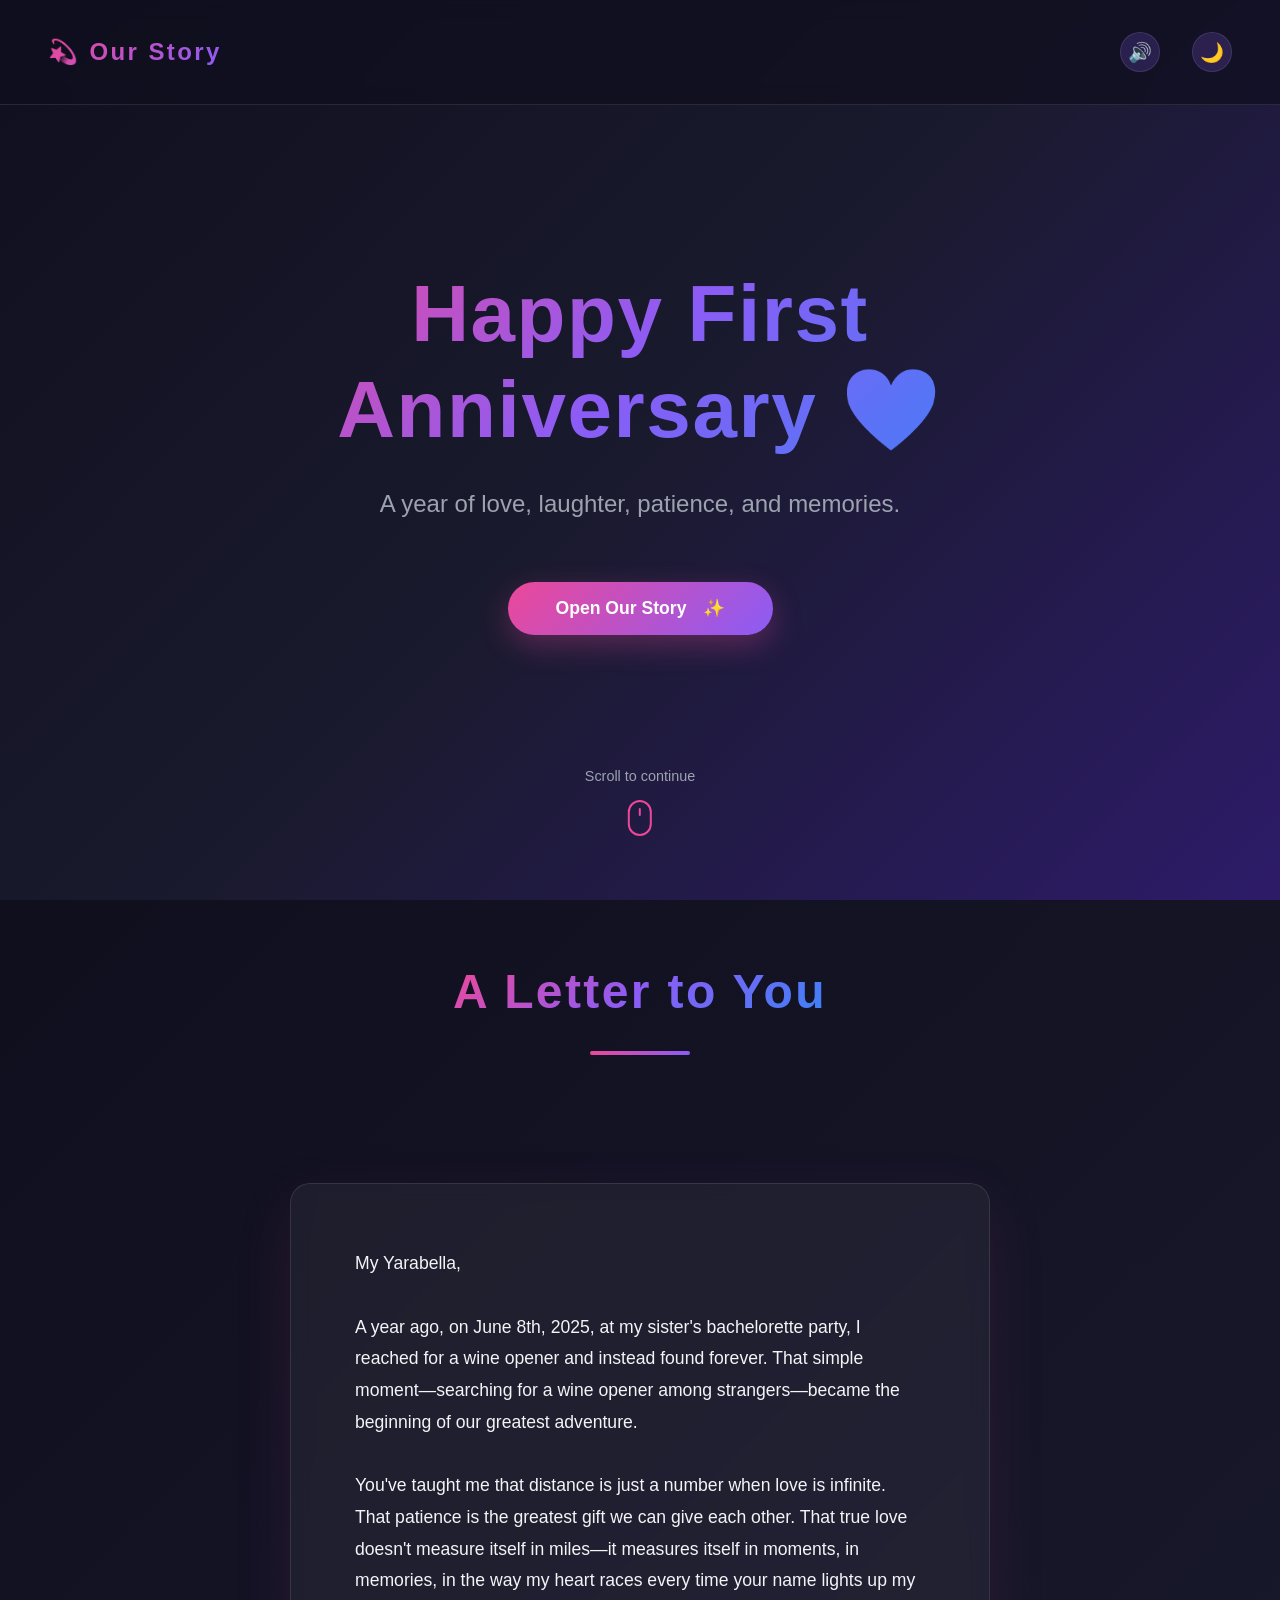
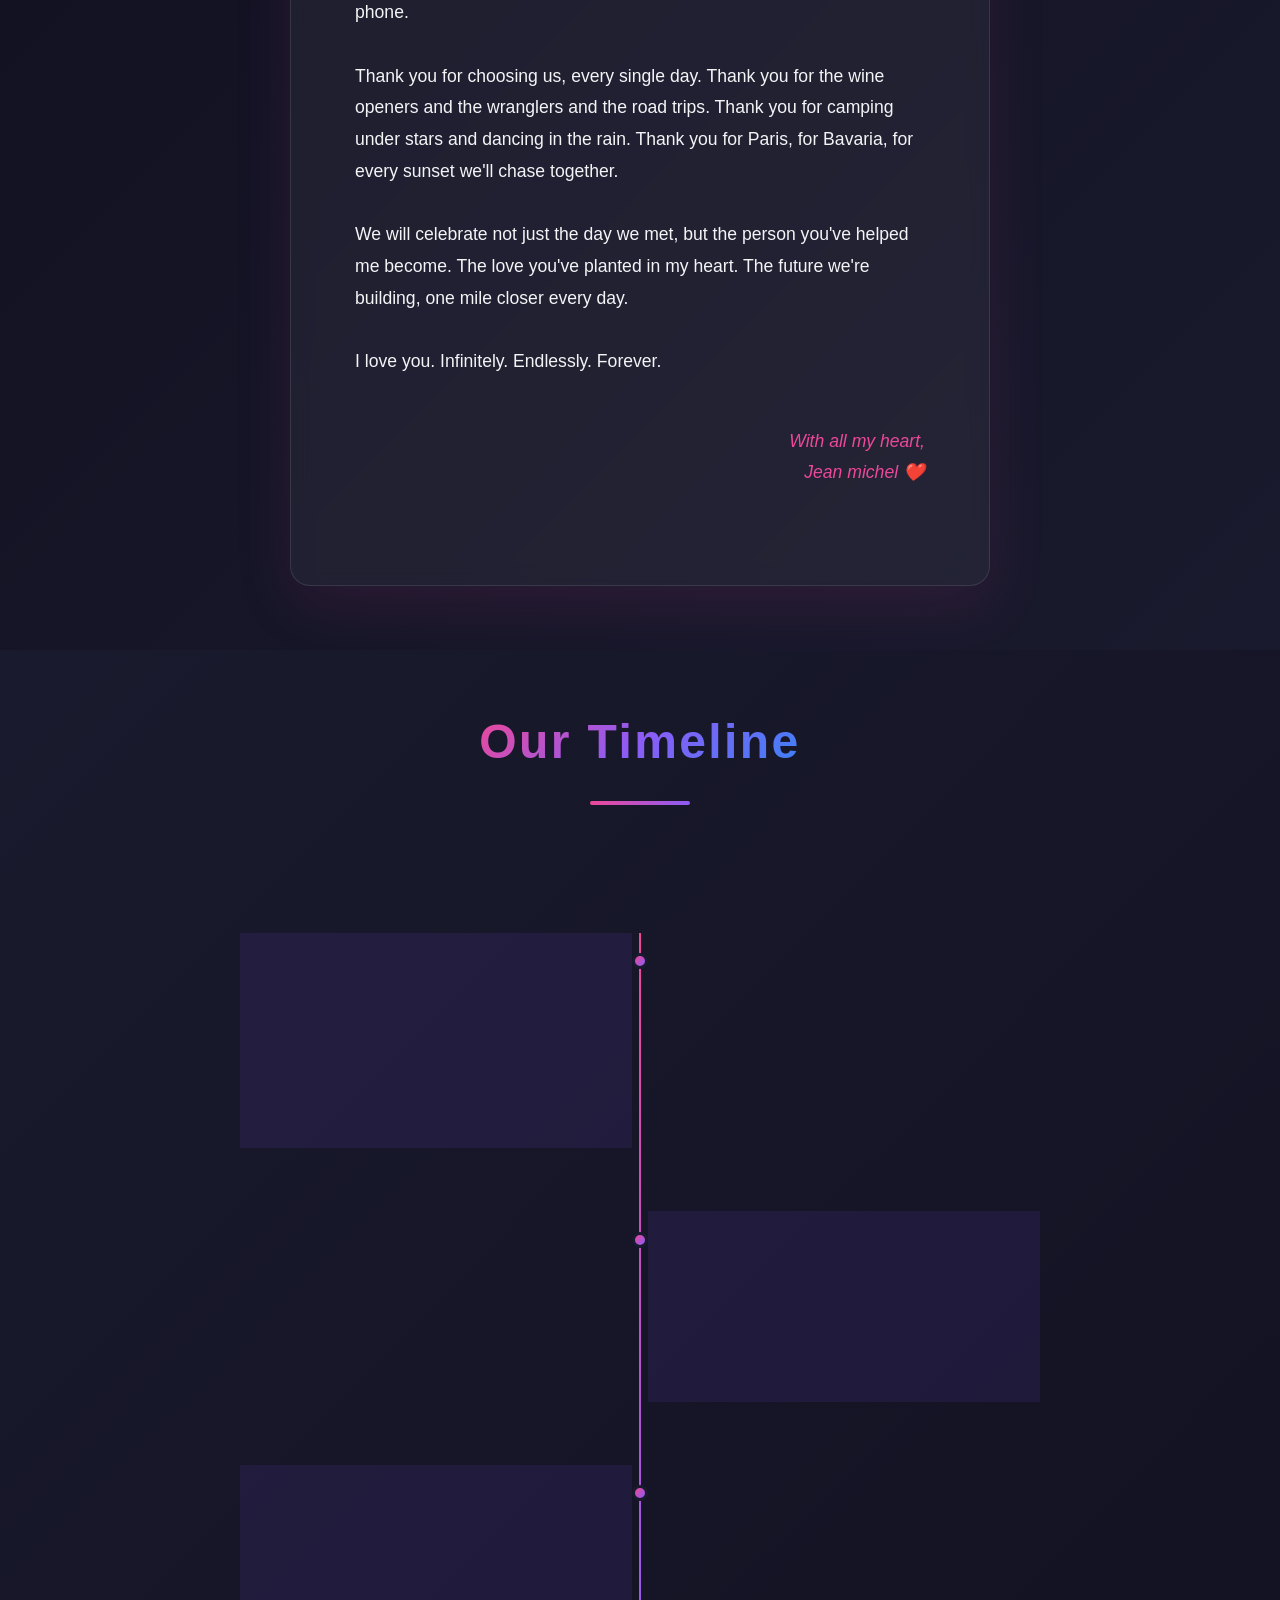
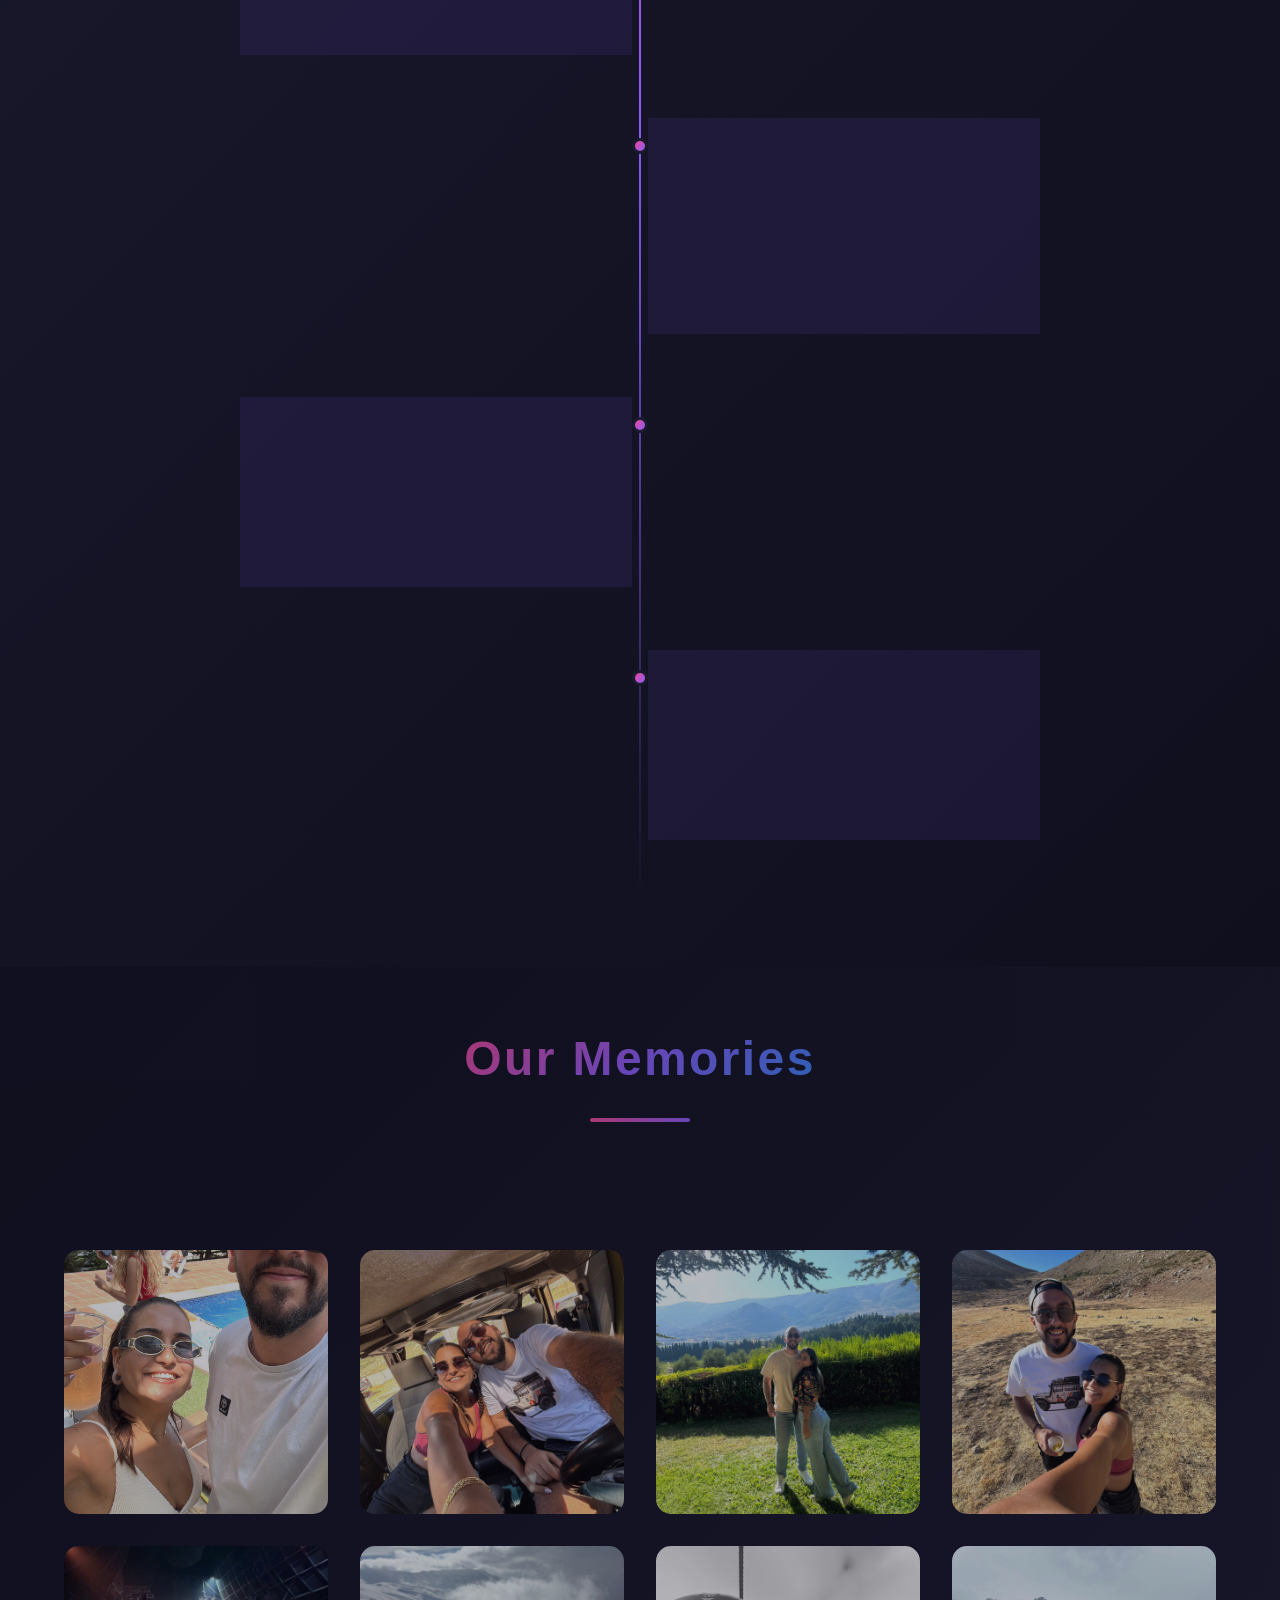
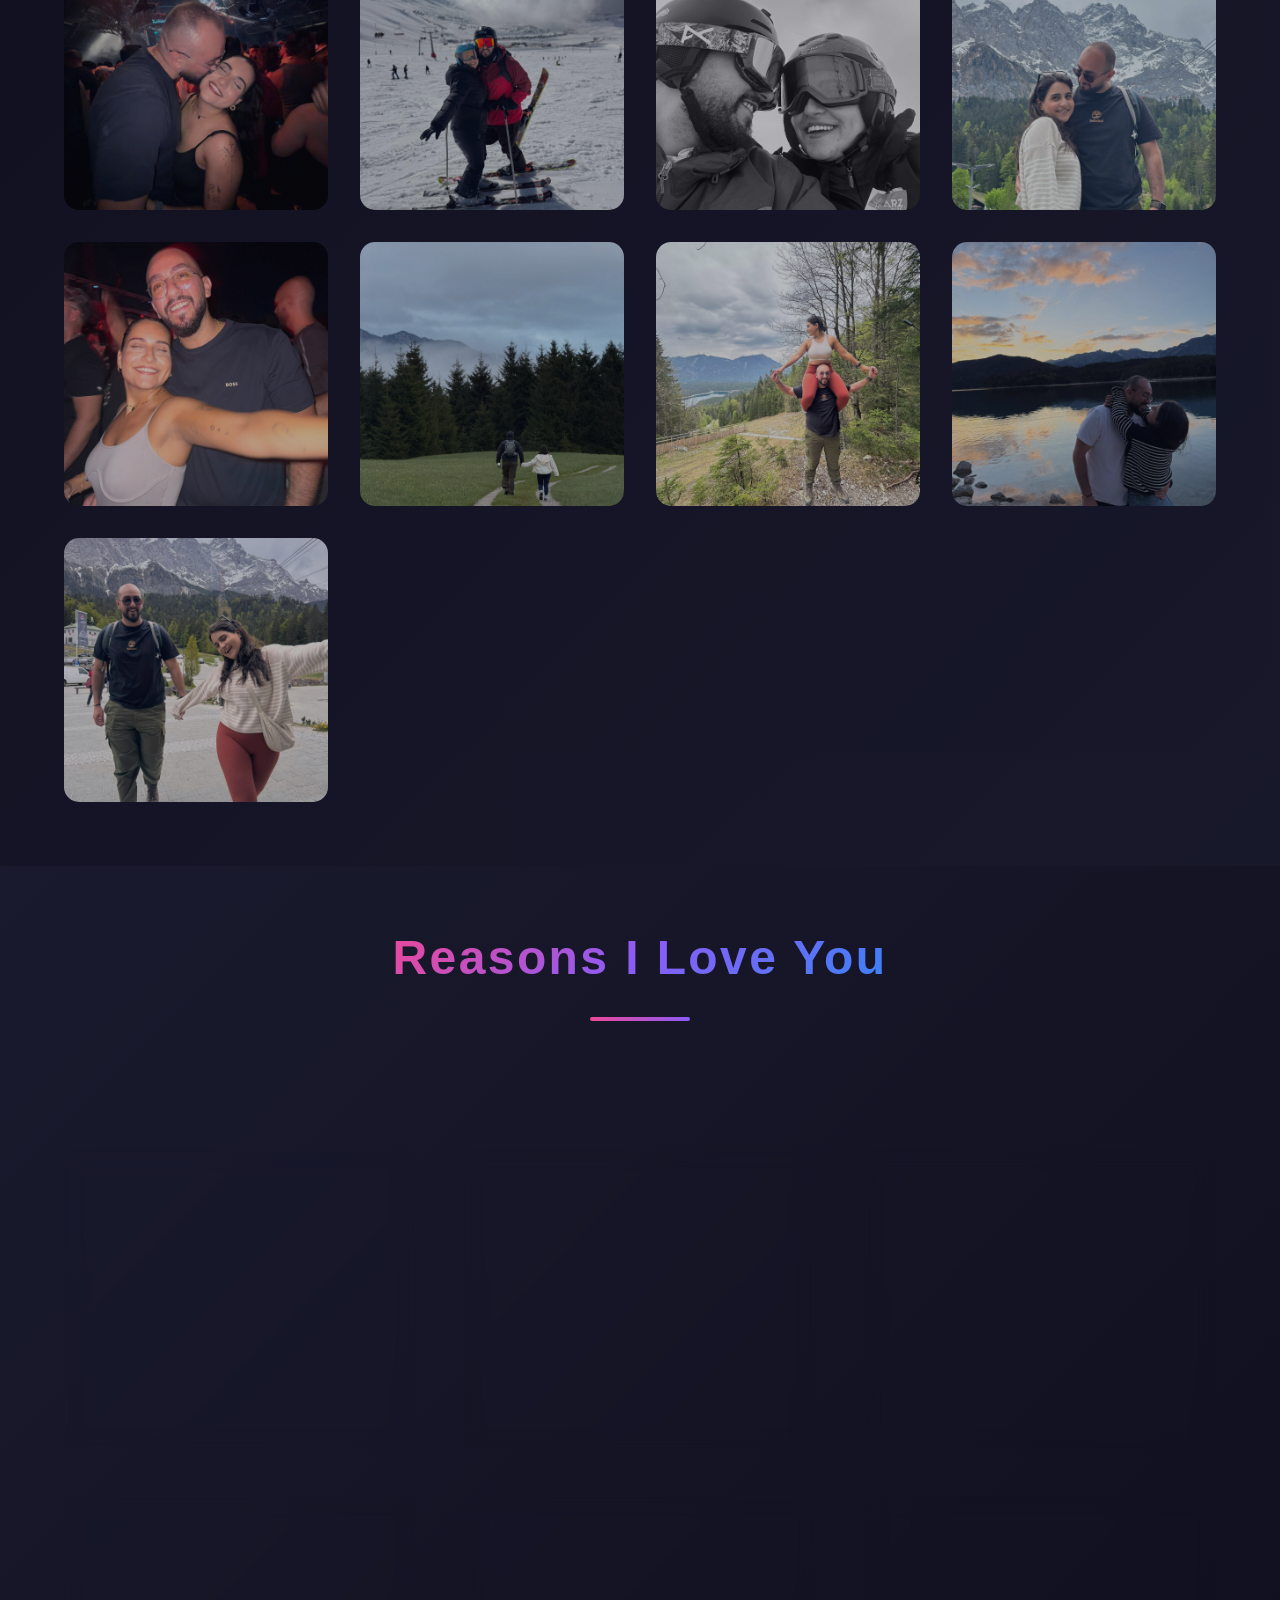
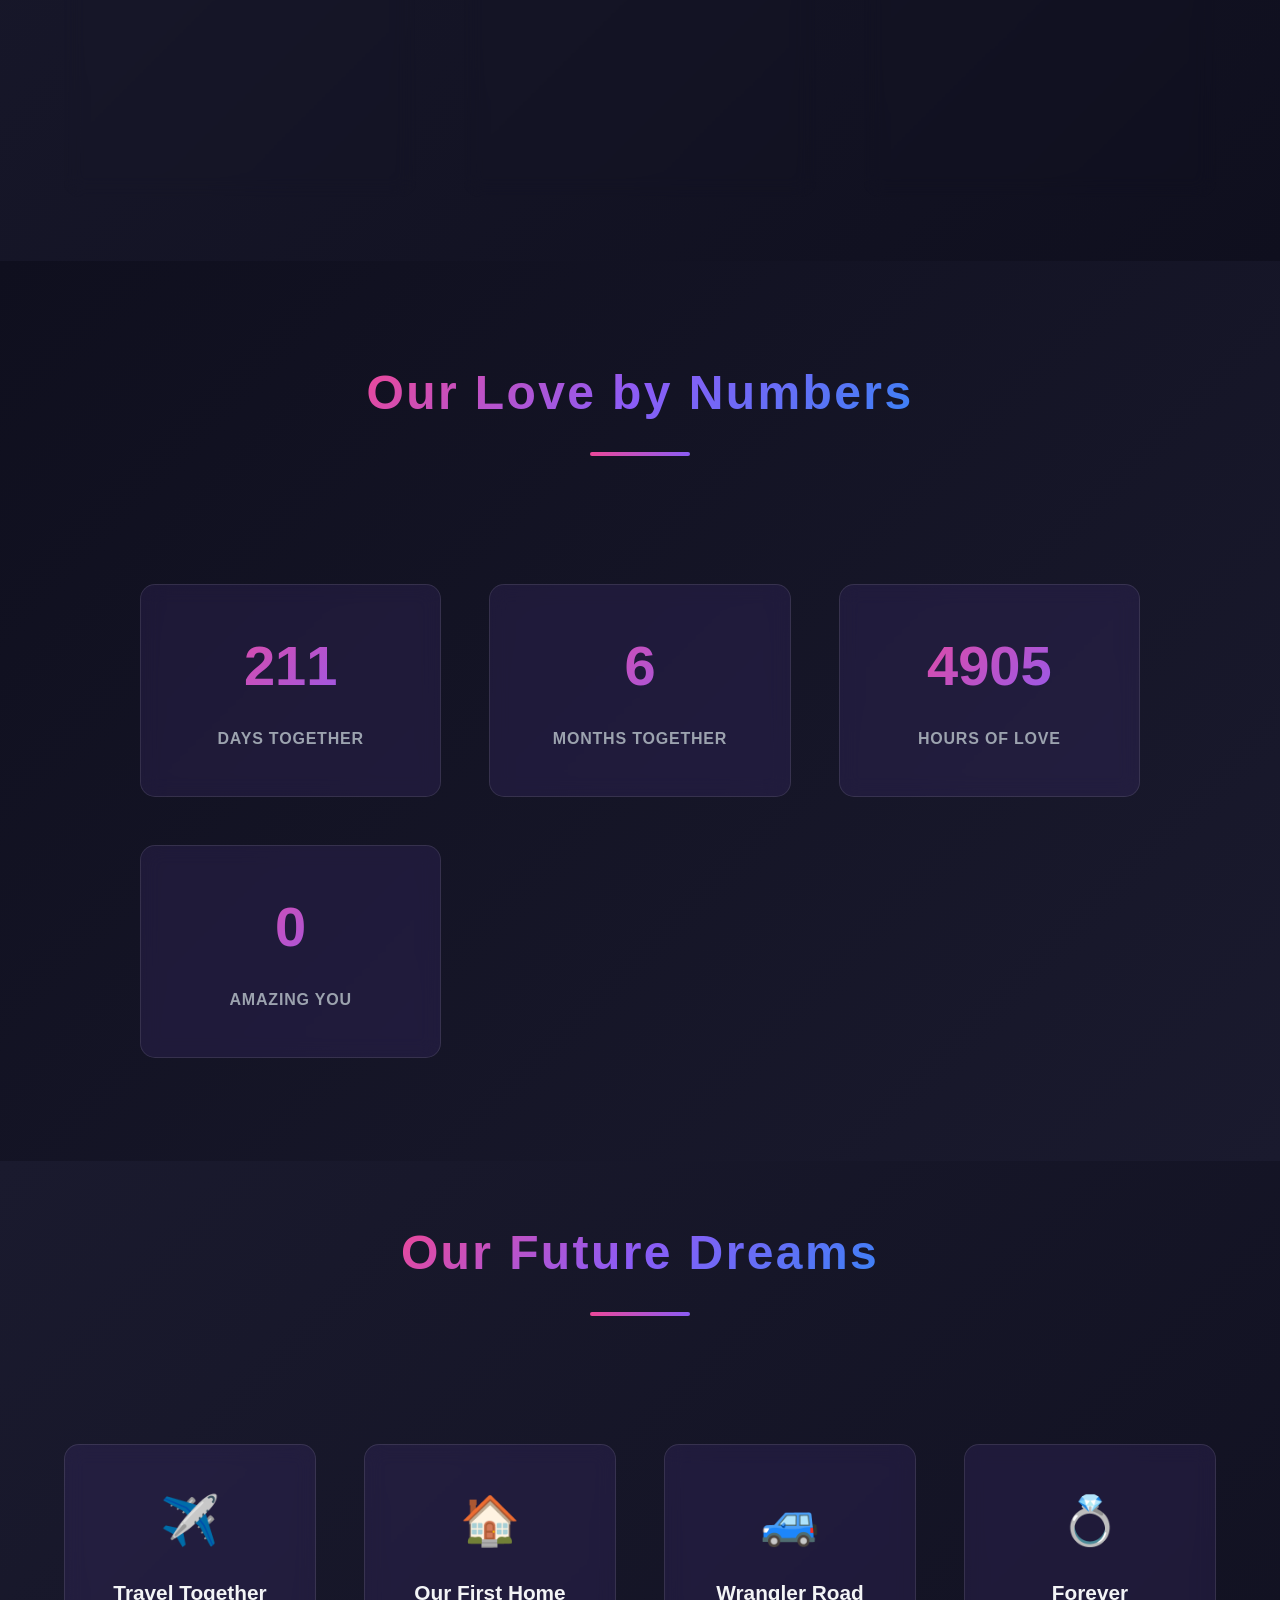
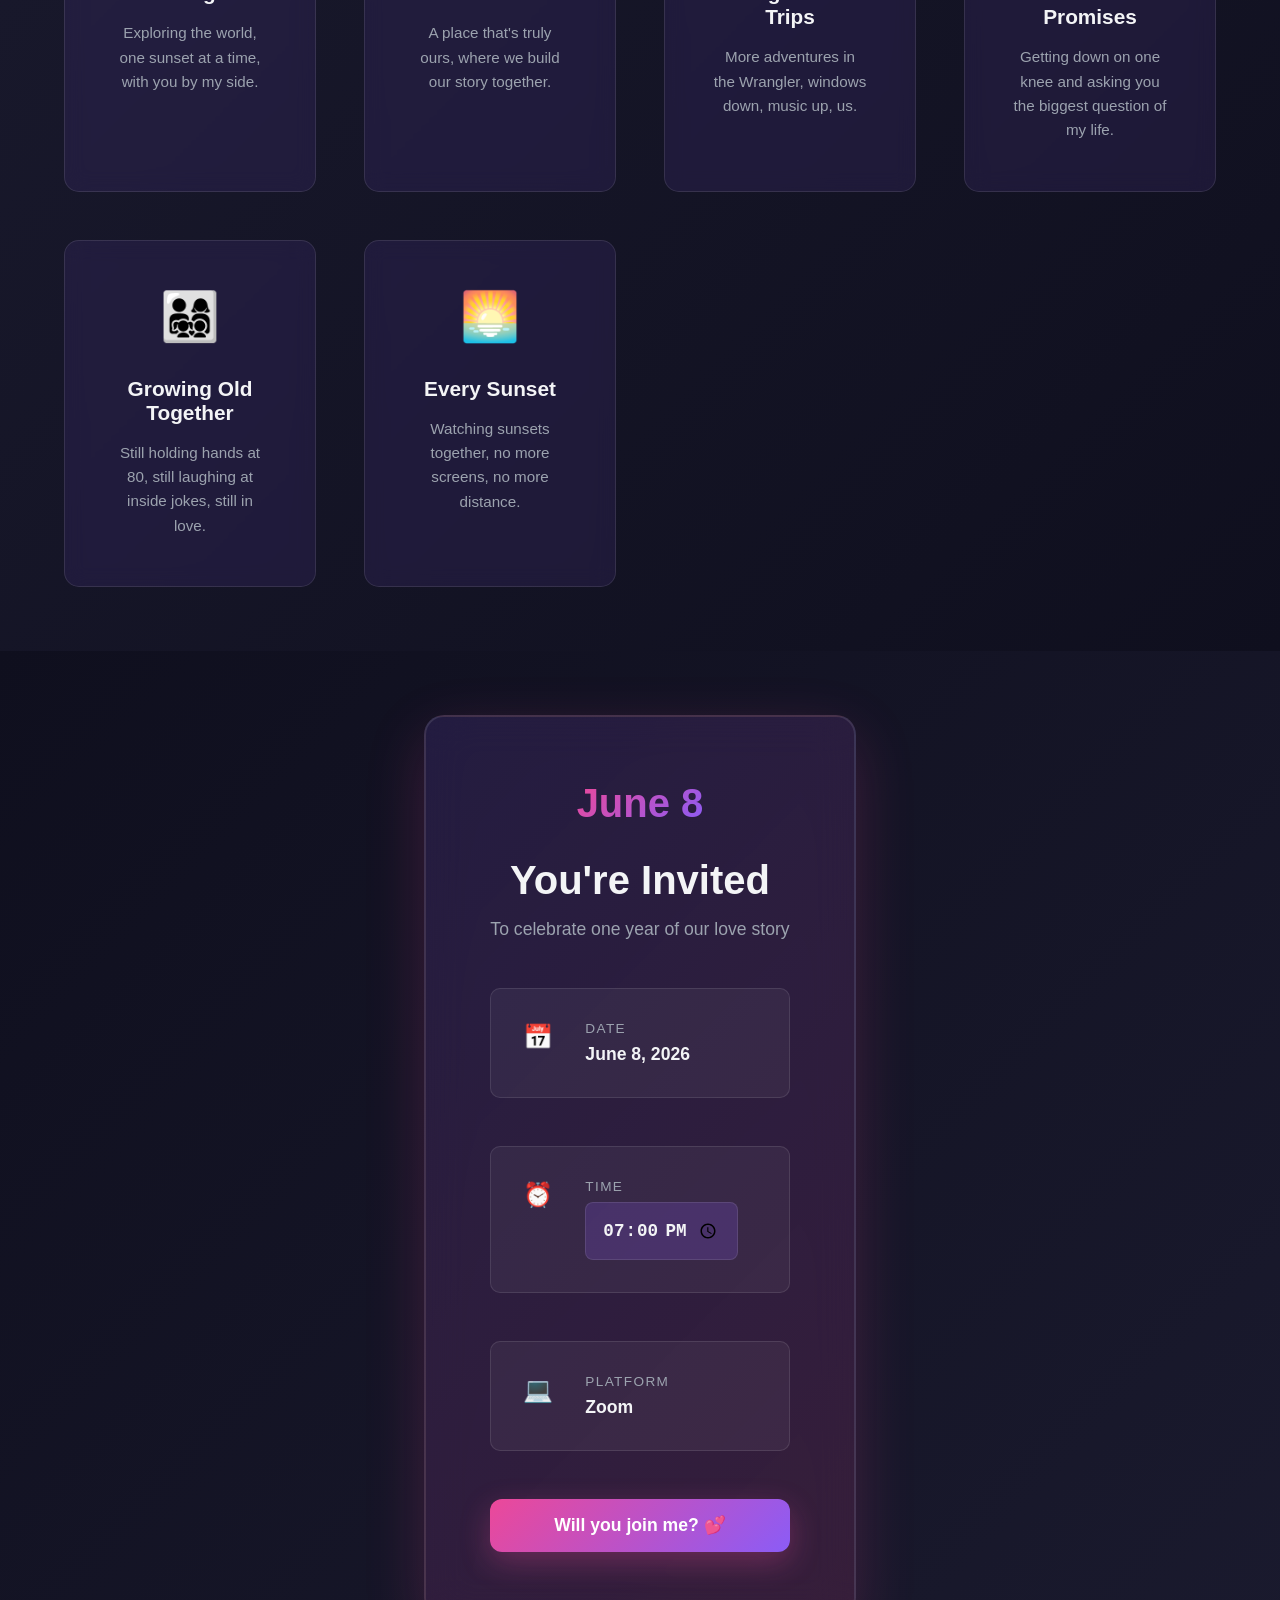
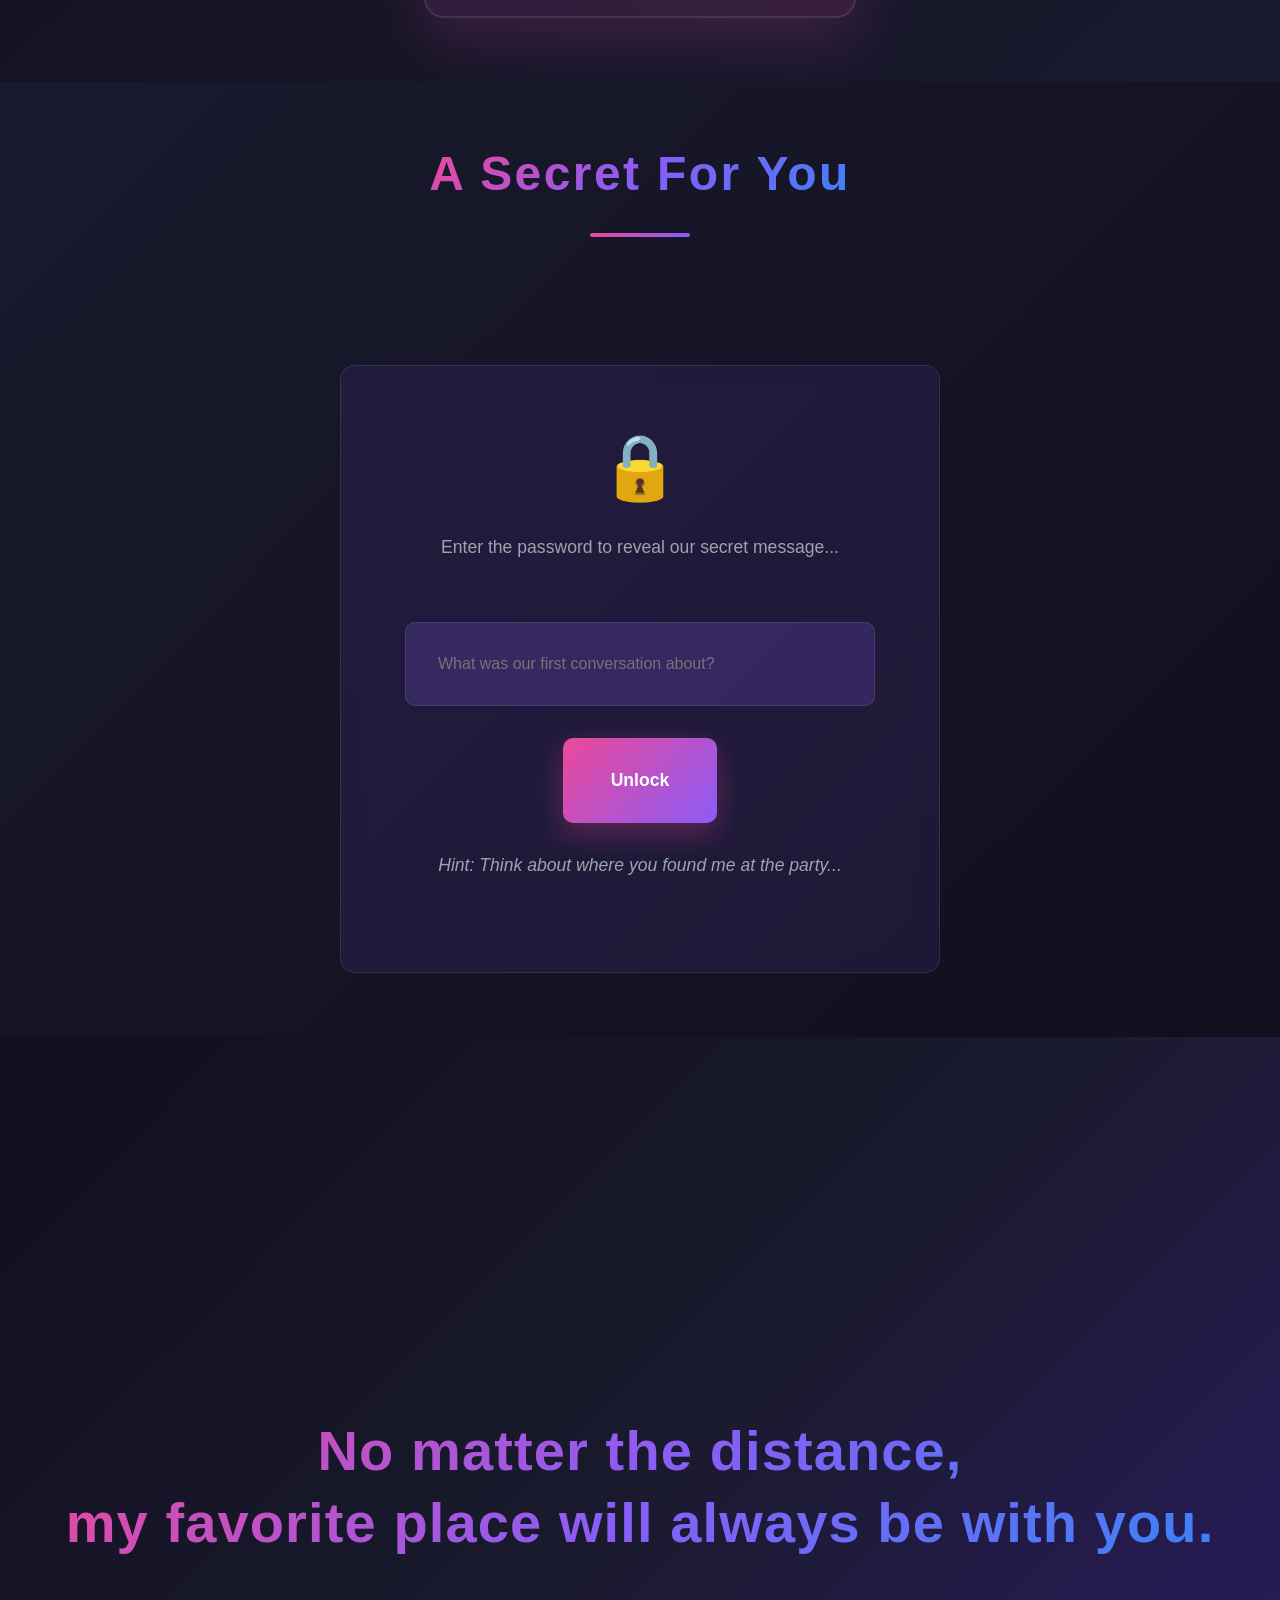
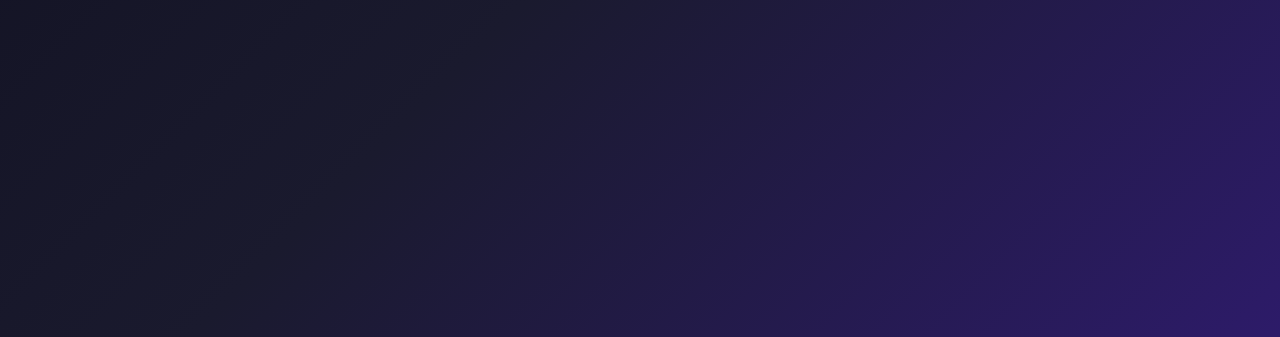
==== index.html @ adb6346f "added images" ====
<!doctype html>
<html lang="en">
  <head>
    <meta charset="UTF-8" />
    <meta name="viewport" content="width=device-width, initial-scale=1.0" />
    <title>Happy Anniversary | Our Love Story</title>
    <link rel="stylesheet" href="styles.css" />
  </head>
  <body>
    <!-- Loading Screen -->
    <div class="loading-screen" id="loadingScreen">
      <div class="loading-content">
        <div class="spinner"></div>
        <p>Preparing our memories…</p>
      </div>
    </div>

    <!-- Scroll Progress Indicator -->
    <div class="scroll-progress" id="scrollProgress"></div>

    <!-- Background Elements -->
    <div class="particle-container" id="particleContainer"></div>
    <canvas id="starsCanvas"></canvas>

    <!-- Navigation Bar -->
    <nav class="navbar" id="navbar">
      <div class="nav-content">
        <div class="nav-logo">💫 Our Story</div>
        <div class="nav-controls">
          <button class="control-btn" id="musicToggle" title="Toggle music">
            <span class="music-icon">🔊</span>
          </button>
          <button class="control-btn" id="themeToggle" title="Toggle theme">
            <span class="theme-icon">🌙</span>
          </button>
        </div>
      </div>
    </nav>

    <!-- Hidden Audio Elements -->
    <audio id="bgMusic" loop preload="auto">
      <source
        src="https://www.soundhelix.com/examples/mp3/SoundHelix-Song-1.mp3"
        type="audio/mpeg"
      />
    </audio>
    <audio id="hoverSound" preload="auto">
      <source
        src="https://assets.mixkit.co/active_storage/sfx/2869/2869-preview.mp3"
        type="audio/mpeg"
      />
    </audio>
    <audio id="clickSound" preload="auto">
      <source
        src="https://assets.mixkit.co/active_storage/sfx/2570/2570-preview.mp3"
        type="audio/mpeg"
      />
    </audio>
    <audio id="successSound" preload="auto">
      <source
        src="https://assets.mixkit.co/active_storage/sfx/1435/1435-preview.mp3"
        type="audio/mpeg"
      />
    </audio>

    <!-- SECTION 1: Opening Screen -->
    <section class="hero" id="heroSection">
      <div class="hero-stars"></div>
      <div class="hero-content">
        <h1 class="hero-title" data-text="Happy First Anniversary ❤️">
          Happy First Anniversary ❤️
        </h1>
        <p class="hero-subtitle">
          A year of love, laughter, patience, and memories.
        </p>
        <button class="cta-button" id="openStoryBtn">
          <span>Open Our Story</span>
          <span class="button-icon">✨</span>
        </button>
      </div>
      <div class="scroll-indicator">
        <span>Scroll to continue</span>
        <div class="mouse-icon"></div>
      </div>
    </section>

    <!-- SECTION 2: Love Letter -->
    <section class="love-letter" id="loveLetterSection">
      <div class="section-header">
        <h2>A Letter to You</h2>
        <div class="header-underline"></div>
      </div>
      <div class="letter-content">
        <div class="letter-paper">
          <div class="letter-text" id="letterText">
            <p>My Yarabella,</p>
            <p>
              A year ago, on June 8th, 2025, at my sister's bachelorette party,
              I reached for a wine opener and instead found forever. That simple
              moment—searching for a wine opener among strangers—became the
              beginning of our greatest adventure.
            </p>
            <p>
              You've taught me that distance is just a number when love is
              infinite. That patience is the greatest gift we can give each
              other. That true love doesn't measure itself in miles—it measures
              itself in moments, in memories, in the way my heart races every
              time your name lights up my phone.
            </p>
            <p>
              Thank you for choosing us, every single day. Thank you for the
              wine openers and the wranglers and the road trips. Thank you for
              camping under stars and dancing in the rain. Thank you for Paris,
              for Bavaria, for every sunset we'll chase together.
            </p>
            <p>
              We will celebrate not just the day we met, but the person you've
              helped me become. The love you've planted in my heart. The future
              we're building, one mile closer every day.
            </p>
            <p>I love you. Infinitely. Endlessly. Forever.</p>
            <p class="letter-signature">
              With all my heart,<br />Jean michel ❤️
            </p>
          </div>
        </div>
      </div>
    </section>

    <!-- SECTION 3: Timeline -->
    <section class="timeline" id="timelineSection">
      <div class="section-header">
        <h2>Our Timeline</h2>
        <div class="header-underline"></div>
      </div>
      <div class="timeline-container">
        <div class="timeline-line"></div>
        <!-- Timeline items will be inserted here by JavaScript -->
        <div class="timeline-items" id="timelineItems">
          <!-- Dynamically generated timeline items -->
        </div>
      </div>
    </section>

    <!-- SECTION 4: Memory Gallery -->
    <section class="gallery" id="gallerySection">
      <div class="section-header">
        <h2>Our Memories</h2>
        <div class="header-underline"></div>
      </div>
      <div class="gallery-grid" id="galleryGrid">
        <!-- Gallery items will be inserted here by JavaScript -->
      </div>

      <!-- Lightbox Modal -->
      <div class="lightbox" id="lightbox">
        <div class="lightbox-content">
          <button class="lightbox-close">&times;</button>
          <img id="lightboxImage" src="" alt="Memory" />
          <div class="lightbox-caption" id="lightboxCaption"></div>
        </div>
      </div>
    </section>

    <!-- SECTION 5: Reasons I Love You -->
    <section class="reasons" id="reasonsSection">
      <div class="section-header">
        <h2>Reasons I Love You</h2>
        <div class="header-underline"></div>
      </div>
      <div class="reasons-grid" id="reasonsGrid">
        <!-- Reason cards will be inserted here by JavaScript -->
      </div>
    </section>

    <!-- SECTION 6: Distance Counter -->
    <section class="counter" id="counterSection">
      <div class="section-header">
        <h2>Our Love by Numbers</h2>
        <div class="header-underline"></div>
      </div>
      <div class="counter-grid">
        <div class="counter-card">
          <div class="counter-value" data-target="365">0</div>
          <div class="counter-label">Days Together</div>
        </div>
        <div class="counter-card">
          <div class="counter-value" data-target="12">0</div>
          <div class="counter-label">Months Together</div>
        </div>
        <div class="counter-card">
          <div class="counter-value" data-target="8760">0</div>
          <div class="counter-label">Hours of Love</div>
        </div>
        <div class="counter-card">
          <div class="counter-value" data-target="1">0</div>
          <div class="counter-label">Amazing You</div>
        </div>
      </div>
    </section>

    <!-- SECTION 7: Future Dreams -->
    <section class="dreams" id="dreamsSection">
      <div class="section-header">
        <h2>Our Future Dreams</h2>
        <div class="header-underline"></div>
      </div>
      <div class="dreams-grid" id="dreamsGrid">
        <!-- Dream cards will be inserted here by JavaScript -->
      </div>
    </section>

    <!-- SECTION 8: Anniversary Invitation -->
    <section class="invitation" id="invitationSection">
      <div class="invitation-card">
        <div class="invitation-header">
          <div class="invitation-date">June 8</div>
          <h2>You're Invited</h2>
          <p class="invitation-subtitle">
            To celebrate one year of our love story
          </p>
        </div>
        <div class="invitation-details">
          <div class="detail-item">
            <span class="detail-icon">📅</span>
            <div>
              <p class="detail-label">Date</p>
              <p class="detail-value">June 8, 2026</p>
            </div>
          </div>
          <div class="detail-item">
            <span class="detail-icon">⏰</span>
            <div>
              <p class="detail-label">Time</p>
              <input
                type="time"
                id="invitationTime"
                value="19:00"
                class="time-input"
              />
            </div>
          </div>
          <div class="detail-item">
            <span class="detail-icon">💻</span>
            <div>
              <p class="detail-label">Platform</p>
              <p class="detail-value">Zoom</p>
            </div>
          </div>
        </div>
        <button class="rsvp-button" id="rsvpBtn">Will you join me? 💕</button>
      </div>
    </section>

    <!-- SECTION 9: Secret Message -->
    <section class="secret" id="secretSection">
      <div class="section-header">
        <h2>A Secret For You</h2>
        <div class="header-underline"></div>
      </div>
      <div class="secret-container">
        <div class="secret-locked" id="secretLocked">
          <div class="lock-icon">🔒</div>
          <p>Enter the password to reveal our secret message...</p>
          <input
            type="password"
            id="secretInput"
            placeholder="What was our first conversation about?"
            maxlength="50"
          />
          <button class="unlock-button" id="unlockBtn">Unlock</button>
          <p class="hint">
            Hint: Think about where you found me at the party...
          </p>
        </div>
        <div class="secret-unlocked hidden" id="secretUnlocked">
          <div class="unlock-icon">🔓</div>
          <div class="secret-message" id="secretMessage">
            <!-- Will be revealed on unlock -->
          </div>
        </div>
      </div>
    </section>

    <!-- SECTION 10: Final Ending -->
    <section class="ending" id="endingSection">
      <div class="ending-content">
        <h1 class="ending-title">
          No matter the distance,<br />my favorite place will always be with
          you.
        </h1>
        <div class="floating-hearts"></div>
      </div>
    </section>

    <!-- Confetti Container -->
    <div id="confettiContainer"></div>

    <!-- Custom Cursor -->
    <div class="custom-cursor" id="customCursor">❤️</div>

    <!-- Scripts -->
    <script src="script.js"></script>
  </body>
</html>
---- styles.css ----
/* ========================================
   ANNIVERSARY WEBSITE - PREMIUM STYLING
   ======================================== */

/* Global CSS Variables */
:root {
    /* Colors - Romantic Palette */
    --primary-dark: #0f0f1e;
    --primary-light: #f5f5ff;
    --accent-purple: #8b5cf6;
    --accent-blue: #3b82f6;
    --accent-pink: #ec4899;
    --accent-gold: #fbbf24;
    --text-dark: #1f2937;
    --text-light: #f3f4f6;
    --text-muted: #9ca3af;

    /* Theme Variables */
    --bg-primary: var(--primary-dark);
    --bg-secondary: #1a1a2e;
    --text-primary: var(--text-light);
    --text-secondary: var(--text-muted);
    --border-color: rgba(255, 255, 255, 0.1);

    /* Spacing */
    --spacing-xs: 0.5rem;
    --spacing-sm: 1rem;
    --spacing-md: 2rem;
    --spacing-lg: 3rem;
    --spacing-xl: 4rem;

    /* Typography */
    --font-sans: 'Segoe UI', Tahoma, Geneva, Verdana, sans-serif;
    --font-serif: 'Georgia', serif;

    /* Transitions */
    --transition-fast: 0.2s ease;
    --transition-normal: 0.3s ease;
    --transition-slow: 0.5s ease;
    --transition-slower: 0.8s ease;
}

/* Light Theme */
body.light-theme {
    --bg-primary: var(--primary-light);
    --bg-secondary: #f0f0ff;
    --text-primary: var(--text-dark);
    --text-secondary: #6b7280;
    --border-color: rgba(0, 0, 0, 0.1);
}

/* ========================================
   GLOBAL STYLES
   ======================================== */

* {
    margin: 0;
    padding: 0;
    box-sizing: border-box;
}

html {
    scroll-behavior: smooth;
}

body {
    font-family: var(--font-sans);
    background: linear-gradient(135deg, var(--bg-primary) 0%, var(--bg-secondary) 100%);
    color: var(--text-primary);
    transition: background var(--transition-slow), color var(--transition-slow);
    overflow-x: hidden;
    min-height: 100vh;
}

/* ========================================
   LOADING SCREEN
   ======================================== */

.loading-screen {
    position: fixed;
    inset: 0;
    display: flex;
    align-items: center;
    justify-content: center;
    background: linear-gradient(135deg, #0f0f1e 0%, #1a1a2e 100%);
    z-index: 9999;
    animation: fadeOut 0.8s ease forwards;
    animation-delay: 2s;
}

.loading-content {
    text-align: center;
}

.spinner {
    width: 60px;
    height: 60px;
    border: 3px solid rgba(255, 255, 255, 0.2);
    border-top-color: var(--accent-pink);
    border-radius: 50%;
    animation: spin 1s linear infinite;
    margin: 0 auto var(--spacing-md);
}

.loading-screen p {
    color: var(--text-light);
    font-size: 1.1rem;
    letter-spacing: 0.1em;
}

@keyframes spin {
    to { transform: rotate(360deg); }
}

@keyframes fadeOut {
    to {
        opacity: 0;
        visibility: hidden;
    }
}

/* ========================================
   SCROLL PROGRESS INDICATOR
   ======================================== */

.scroll-progress {
    position: fixed;
    top: 0;
    left: 0;
    height: 4px;
    background: linear-gradient(90deg, var(--accent-pink), var(--accent-purple), var(--accent-blue));
    width: 0%;
    z-index: 1000;
    transition: width 0.1s linear;
}

/* ========================================
   PARTICLES & BACKGROUNDS
   ======================================== */

.particle-container {
    position: fixed;
    inset: 0;
    z-index: -1;
    pointer-events: none;
}

.particle {
    position: absolute;
    background: radial-gradient(circle, var(--accent-pink) 0%, transparent 70%);
    border-radius: 50%;
    opacity: 0.3;
    animation: floatParticle var(--transition-slower) ease-in-out infinite;
}

@keyframes floatParticle {
    0%, 100% {
        transform: translateY(0) translateX(0);
        opacity: 0;
    }
    50% {
        opacity: 0.5;
    }
}

#starsCanvas {
    position: fixed;
    top: 0;
    left: 0;
    width: 100%;
    height: 100%;
    z-index: -1;
}

/* ========================================
   NAVBAR
   ======================================== */

.navbar {
    position: fixed;
    top: 0;
    left: 0;
    right: 0;
    padding: var(--spacing-md) var(--spacing-lg);
    background: rgba(15, 15, 30, 0.7);
    backdrop-filter: blur(10px);
    border-bottom: 1px solid var(--border-color);
    z-index: 100;
    transition: all var(--transition-normal);
}

.nav-content {
    max-width: 1400px;
    margin: 0 auto;
    display: flex;
    justify-content: space-between;
    align-items: center;
}

.nav-logo {
    font-size: 1.5rem;
    font-weight: 600;
    letter-spacing: 0.1em;
    background: linear-gradient(135deg, var(--accent-pink), var(--accent-purple));
    -webkit-background-clip: text;
    -webkit-text-fill-color: transparent;
    background-clip: text;
}

.nav-controls {
    display: flex;
    gap: var(--spacing-md);
}

.control-btn {
    background: rgba(139, 92, 246, 0.2);
    border: 1px solid var(--border-color);
    color: var(--text-primary);
    width: 40px;
    height: 40px;
    border-radius: 50%;
    cursor: pointer;
    font-size: 1.2rem;
    transition: all var(--transition-normal);
    display: flex;
    align-items: center;
    justify-content: center;
}

.control-btn:hover {
    background: rgba(139, 92, 246, 0.4);
    transform: scale(1.1);
}

/* ========================================
   SECTION HEADERS
   ======================================== */

.section-header {
    text-align: center;
    margin-bottom: var(--spacing-xl);
    animation: slideInDown 0.8s ease;
}

.section-header h2 {
    font-size: 3rem;
    margin-bottom: var(--spacing-md);
    background: linear-gradient(135deg, var(--accent-pink), var(--accent-purple), var(--accent-blue));
    -webkit-background-clip: text;
    -webkit-text-fill-color: transparent;
    background-clip: text;
    font-weight: 700;
    letter-spacing: 0.05em;
}

.header-underline {
    width: 100px;
    height: 4px;
    background: linear-gradient(90deg, var(--accent-pink), var(--accent-purple));
    margin: 0 auto;
    border-radius: 2px;
}

@keyframes slideInDown {
    from {
        opacity: 0;
        transform: translateY(-30px);
    }
    to {
        opacity: 1;
        transform: translateY(0);
    }
}

/* ========================================
   HERO SECTION
   ======================================== */

.hero {
    position: relative;
    min-height: 100vh;
    display: flex;
    align-items: center;
    justify-content: center;
    text-align: center;
    padding: var(--spacing-xl);
    overflow: hidden;
    background: linear-gradient(135deg, #0f0f1e 0%, #1a1a2e 50%, #2d1b69 100%);
}

.hero-stars {
    position: absolute;
    inset: 0;
    z-index: 1;
}

.hero-content {
    position: relative;
    z-index: 2;
    max-width: 800px;
    animation: fadeInUp 1.2s ease 0.5s both;
}

.hero-title {
    font-size: 5rem;
    font-weight: 800;
    margin-bottom: var(--spacing-md);
    background: linear-gradient(135deg, var(--accent-pink), var(--accent-purple), var(--accent-blue));
    -webkit-background-clip: text;
    -webkit-text-fill-color: transparent;
    background-clip: text;
    animation: titleGlow 3s ease infinite;
    letter-spacing: 0.02em;
    line-height: 1.2;
}

.hero-subtitle {
    font-size: 1.5rem;
    color: var(--text-secondary);
    margin-bottom: var(--spacing-xl);
    animation: fadeIn 1s ease 1s both;
}

.cta-button {
    display: inline-flex;
    align-items: center;
    gap: var(--spacing-sm);
    padding: 1rem 3rem;
    font-size: 1.1rem;
    font-weight: 600;
    background: linear-gradient(135deg, var(--accent-pink), var(--accent-purple));
    color: white;
    border: none;
    border-radius: 50px;
    cursor: pointer;
    transition: all var(--transition-normal);
    box-shadow: 0 10px 30px rgba(236, 72, 153, 0.3);
    animation: bounceIn 0.8s ease 1.2s both;
    position: relative;
    overflow: hidden;
}

.cta-button::before {
    content: '';
    position: absolute;
    inset: 0;
    background: linear-gradient(135deg, var(--accent-blue), var(--accent-pink));
    opacity: 0;
    transition: opacity var(--transition-normal);
}

.cta-button:hover {
    transform: translateY(-2px);
    box-shadow: 0 15px 40px rgba(236, 72, 153, 0.5);
}

.cta-button:active {
    transform: translateY(0);
}

.button-icon {
    display: inline-block;
    animation: spin 2s linear infinite;
}

.scroll-indicator {
    position: absolute;
    bottom: var(--spacing-xl);
    left: 50%;
    transform: translateX(-50%);
    text-align: center;
    animation: bounce 2s ease infinite;
}

.scroll-indicator span {
    display: block;
    color: var(--text-secondary);
    margin-bottom: var(--spacing-sm);
    font-size: 0.9rem;
}

.mouse-icon {
    width: 24px;
    height: 36px;
    border: 2px solid var(--accent-pink);
    border-radius: 12px;
    margin: 0 auto;
    position: relative;
}

.mouse-icon::after {
    content: '';
    position: absolute;
    width: 2px;
    height: 8px;
    background: var(--accent-pink);
    top: 6px;
    left: 50%;
    transform: translateX(-50%);
    border-radius: 1px;
    animation: scroll 1.5s ease infinite;
}

@keyframes bounce {
    0%, 100% {
        transform: translateX(-50%) translateY(0);
    }
    50% {
        transform: translateX(-50%) translateY(10px);
    }
}

@keyframes scroll {
    0% {
        opacity: 1;
        transform: translateX(-50%) translateY(0);
    }
    100% {
        opacity: 0;
        transform: translateX(-50%) translateY(10px);
    }
}

@keyframes fadeInUp {
    from {
        opacity: 0;
        transform: translateY(30px);
    }
    to {
        opacity: 1;
        transform: translateY(0);
    }
}

@keyframes fadeIn {
    from {
        opacity: 0;
    }
    to {
        opacity: 1;
    }
}

@keyframes titleGlow {
    0%, 100% {
        filter: drop-shadow(0 0 10px rgba(236, 72, 153, 0.3));
    }
    50% {
        filter: drop-shadow(0 0 20px rgba(139, 92, 246, 0.5));
    }
}

/* ========================================
   LOVE LETTER SECTION
   ======================================== */

.love-letter {
    min-height: 100vh;
    display: flex;
    flex-direction: column;
    align-items: center;
    justify-content: center;
    padding: var(--spacing-xl);
    background: linear-gradient(135deg, var(--bg-primary) 0%, var(--bg-secondary) 100%);
}

.letter-content {
    display: flex;
    align-items: center;
    justify-content: center;
    margin-top: var(--spacing-xl);
}

.letter-paper {
    background: rgba(255, 255, 255, 0.05);
    backdrop-filter: blur(10px);
    border: 1px solid var(--border-color);
    border-radius: 20px;
    padding: var(--spacing-xl);
    max-width: 700px;
    box-shadow: 0 20px 60px rgba(236, 72, 153, 0.1);
    animation: paperSlideIn 1s ease;
}

.letter-text {
    color: var(--text-primary);
    line-height: 1.8;
    font-size: 1.1rem;
}

.letter-text p {
    margin-bottom: var(--spacing-md);
    animation: typewriter 2.5s steps(60, end) forwards;
    opacity: 0;
}

.letter-text p:nth-child(1) {
    animation-delay: 0.2s;
}

.letter-text p:nth-child(2) {
    animation-delay: 0.6s;
}

.letter-text p:nth-child(3) {
    animation-delay: 1s;
}

.letter-text p:nth-child(4) {
    animation-delay: 1.4s;
}

.letter-text p:nth-child(5) {
    animation-delay: 1.8s;
}

.letter-text p:nth-child(6) {
    animation-delay: 2.2s;
}

.letter-text p:nth-child(7) {
    animation-delay: 2.6s;
}

.letter-text p:nth-child(8) {
    animation-delay: 3s;
}

.letter-signature {
    margin-top: var(--spacing-lg) !important;
    text-align: right;
    font-style: italic;
    color: var(--accent-pink);
    animation-delay: 3.4s !important;
}

@keyframes typewriter {
    from {
        opacity: 0;
    }
    to {
        opacity: 1;
    }
}

@keyframes paperSlideIn {
    from {
        opacity: 0;
        transform: translateY(40px) rotateX(20deg);
    }
    to {
        opacity: 1;
        transform: translateY(0) rotateX(0);
    }
}

/* ========================================
   TIMELINE SECTION
   ======================================== */

.timeline {
    min-height: 100vh;
    display: flex;
    flex-direction: column;
    align-items: center;
    justify-content: center;
    padding: var(--spacing-xl);
    background: linear-gradient(135deg, var(--bg-secondary) 0%, var(--bg-primary) 100%);
}

.timeline-container {
    position: relative;
    max-width: 800px;
    width: 100%;
    margin-top: var(--spacing-xl);
}

.timeline-line {
    position: absolute;
    left: 50%;
    top: 0;
    bottom: 0;
    width: 2px;
    background: linear-gradient(180deg, var(--accent-pink), var(--accent-purple), transparent);
    transform: translateX(-50%);
}

.timeline-items {
    position: relative;
    z-index: 2;
}

.timeline-item {
    margin-bottom: var(--spacing-xl);
    animation: fadeInLeft 0.8s ease forwards;
    opacity: 0;
}

.timeline-item:nth-child(odd) {
    text-align: right;
    padding-right: 51%;
}

.timeline-item:nth-child(even) {
    text-align: left;
    padding-left: 51%;
}

.timeline-marker {
    position: absolute;
    left: 50%;
    transform: translateX(-50%);
    width: 16px;
    height: 16px;
    background: linear-gradient(135deg, var(--accent-pink), var(--accent-purple));
    border-radius: 50%;
    border: 3px solid var(--bg-secondary);
    top: 20px;
    z-index: 3;
    animation: pulseMarker 2s ease infinite;
}

.timeline-content {
    background: rgba(139, 92, 246, 0.1);
    border: 1px solid var(--border-color);
    border-radius: 15px;
    padding: var(--spacing-md);
    backdrop-filter: blur(10px);
    transition: all var(--transition-normal);
}

.timeline-content:hover {
    background: rgba(139, 92, 246, 0.2);
    transform: translateY(-5px);
}

.timeline-date {
    color: var(--accent-pink);
    font-weight: 600;
    margin-bottom: var(--spacing-sm);
    font-size: 0.9rem;
}

.timeline-title {
    font-size: 1.3rem;
    font-weight: 700;
    margin-bottom: var(--spacing-sm);
    color: var(--text-primary);
}

.timeline-description {
    color: var(--text-secondary);
    line-height: 1.6;
}

@keyframes fadeInLeft {
    from {
        opacity: 0;
        transform: translateX(-30px);
    }
    to {
        opacity: 1;
        transform: translateX(0);
    }
}

@keyframes pulseMarker {
    0%, 100% {
        box-shadow: 0 0 0 0 rgba(236, 72, 153, 0.7);
    }
    50% {
        box-shadow: 0 0 0 10px rgba(236, 72, 153, 0);
    }
}

@media (max-width: 768px) {
    .timeline-line {
        left: 0;
    }

    .timeline-item {
        text-align: left !important;
        padding-left: var(--spacing-xl) !important;
        padding-right: 0 !important;
    }

    .timeline-marker {
        left: 0;
    }
}

/* ========================================
   GALLERY SECTION
   ======================================== */

.gallery {
    min-height: 100vh;
    display: flex;
    flex-direction: column;
    align-items: center;
    justify-content: center;
    padding: var(--spacing-xl);
    background: linear-gradient(135deg, var(--bg-primary) 0%, var(--bg-secondary) 100%);
}

.gallery-grid {
    display: grid;
    grid-template-columns: repeat(auto-fit, minmax(250px, 1fr));
    gap: var(--spacing-md);
    max-width: 1200px;
    width: 100%;
    margin-top: var(--spacing-xl);
}

.gallery-item {
    position: relative;
    aspect-ratio: 1;
    border-radius: 15px;
    overflow: hidden;
    cursor: pointer;
    animation: scaleIn 0.6s ease;
    group: "gallery";
}

.gallery-item img {
    width: 100%;
    height: 100%;
    object-fit: cover;
    transition: transform var(--transition-slow);
}

.gallery-item:hover img {
    transform: scale(1.1);
}

.gallery-overlay {
    position: absolute;
    inset: 0;
    background: linear-gradient(135deg, rgba(139, 92, 246, 0.3), rgba(236, 72, 153, 0.3));
    display: flex;
    align-items: center;
    justify-content: center;
    opacity: 0;
    transition: opacity var(--transition-normal);
}

.gallery-item:hover .gallery-overlay {
    opacity: 1;
}

.gallery-overlay-icon {
    font-size: 3rem;
    animation: float 3s ease infinite;
}

@keyframes scaleIn {
    from {
        opacity: 0;
        transform: scale(0.9);
    }
    to {
        opacity: 1;
        transform: scale(1);
    }
}

@keyframes float {
    0%, 100% {
        transform: translateY(0);
    }
    50% {
        transform: translateY(-10px);
    }
}

/* ========================================
   LIGHTBOX
   ======================================== */

.lightbox {
    display: none;
    position: fixed;
    inset: 0;
    background: rgba(0, 0, 0, 0.9);
    z-index: 200;
    align-items: center;
    justify-content: center;
    padding: var(--spacing-xl);
    animation: fadeIn 0.3s ease;
}

.lightbox.active {
    display: flex;
}

.lightbox-content {
    position: relative;
    max-width: 900px;
    width: 100%;
    animation: zoomIn 0.3s ease;
}

#lightboxImage {
    width: 100%;
    height: auto;
    border-radius: 10px;
    max-height: 80vh;
    object-fit: contain;
}

.lightbox-close {
    position: absolute;
    top: -40px;
    right: 0;
    font-size: 2.5rem;
    color: white;
    background: none;
    border: none;
    cursor: pointer;
    transition: transform var(--transition-normal);
}

.lightbox-close:hover {
    transform: rotate(90deg);
}

.lightbox-caption {
    text-align: center;
    color: var(--text-light);
    margin-top: var(--spacing-md);
    font-style: italic;
}

@keyframes zoomIn {
    from {
        opacity: 0;
        transform: scale(0.8);
    }
    to {
        opacity: 1;
        transform: scale(1);
    }
}

/* ========================================
   REASONS SECTION
   ======================================== */

.reasons {
    min-height: 100vh;
    display: flex;
    flex-direction: column;
    align-items: center;
    justify-content: center;
    padding: var(--spacing-xl);
    background: linear-gradient(135deg, var(--bg-secondary) 0%, var(--bg-primary) 100%);
}

.reasons-grid {
    display: grid;
    grid-template-columns: repeat(auto-fit, minmax(280px, 1fr));
    gap: var(--spacing-lg);
    max-width: 1200px;
    width: 100%;
    margin-top: var(--spacing-xl);
    perspective: 1000px;
}

.reason-card {
    position: relative;
    height: 300px;
    cursor: pointer;
    animation: cardSlideIn 0.8s ease;
}

.reason-card-inner {
    position: relative;
    width: 100%;
    height: 100%;
    transition: transform 0.6s;
    transform-style: preserve-3d;
}

.reason-card.flipped .reason-card-inner {
    transform: rotateY(180deg);
}

.reason-card-front,
.reason-card-back {
    position: absolute;
    width: 100%;
    height: 100%;
    backface-visibility: hidden;
    display: flex;
    align-items: center;
    justify-content: center;
    text-align: center;
    border-radius: 15px;
    border: 1px solid var(--border-color);
    padding: var(--spacing-md);
}

.reason-card-front {
    background: linear-gradient(135deg, rgba(139, 92, 246, 0.2), rgba(236, 72, 153, 0.2));
    backdrop-filter: blur(10px);
}

.reason-card-back {
    background: linear-gradient(135deg, rgba(236, 72, 153, 0.2), rgba(59, 130, 246, 0.2));
    backdrop-filter: blur(10px);
    transform: rotateY(180deg);
}

.reason-emoji {
    font-size: 3rem;
    margin-bottom: var(--spacing-md);
    display: block;
}

.reason-title {
    font-size: 1.5rem;
    font-weight: 700;
    color: var(--text-primary);
}

.reason-description {
    color: var(--text-secondary);
    line-height: 1.6;
    font-size: 0.95rem;
}

@keyframes cardSlideIn {
    from {
        opacity: 0;
        transform: translateY(30px);
    }
    to {
        opacity: 1;
        transform: translateY(0);
    }
}

/* ========================================
   COUNTER SECTION
   ======================================== */

.counter {
    min-height: 100vh;
    display: flex;
    flex-direction: column;
    align-items: center;
    justify-content: center;
    padding: var(--spacing-xl);
    background: linear-gradient(135deg, var(--bg-primary) 0%, var(--bg-secondary) 100%);
}

.counter-grid {
    display: grid;
    grid-template-columns: repeat(auto-fit, minmax(220px, 1fr));
    gap: var(--spacing-lg);
    max-width: 1000px;
    width: 100%;
    margin-top: var(--spacing-xl);
}

.counter-card {
    background: rgba(139, 92, 246, 0.1);
    border: 1px solid var(--border-color);
    border-radius: 15px;
    padding: var(--spacing-lg);
    text-align: center;
    backdrop-filter: blur(10px);
    transition: all var(--transition-normal);
    animation: counterBounce 0.8s ease;
}

.counter-card:hover {
    background: rgba(139, 92, 246, 0.2);
    transform: translateY(-10px);
    box-shadow: 0 10px 30px rgba(236, 72, 153, 0.2);
}

.counter-value {
    font-size: 3.5rem;
    font-weight: 800;
    background: linear-gradient(135deg, var(--accent-pink), var(--accent-purple));
    -webkit-background-clip: text;
    -webkit-text-fill-color: transparent;
    background-clip: text;
    margin-bottom: var(--spacing-md);
    font-variant-numeric: tabular-nums;
}

.counter-label {
    font-size: 1rem;
    color: var(--text-secondary);
    letter-spacing: 0.05em;
    text-transform: uppercase;
    font-weight: 600;
}

@keyframes counterBounce {
    0%, 100% {
        opacity: 0;
        transform: translateY(30px);
    }
    50% {
        opacity: 1;
    }
}

/* ========================================
   DREAMS SECTION
   ======================================== */

.dreams {
    min-height: 100vh;
    display: flex;
    flex-direction: column;
    align-items: center;
    justify-content: center;
    padding: var(--spacing-xl);
    background: linear-gradient(135deg, var(--bg-secondary) 0%, var(--bg-primary) 100%);
}

.dreams-grid {
    display: grid;
    grid-template-columns: repeat(auto-fit, minmax(250px, 1fr));
    gap: var(--spacing-lg);
    max-width: 1200px;
    width: 100%;
    margin-top: var(--spacing-xl);
}

.dream-card {
    background: rgba(139, 92, 246, 0.1);
    border: 1px solid var(--border-color);
    border-radius: 15px;
    padding: var(--spacing-lg);
    text-align: center;
    backdrop-filter: blur(10px);
    animation: dreamFloat 3s ease-in-out infinite;
    transition: all var(--transition-normal);
}

.dream-card:nth-child(2) {
    animation-delay: 0.3s;
}

.dream-card:nth-child(3) {
    animation-delay: 0.6s;
}

.dream-card:nth-child(4) {
    animation-delay: 0.9s;
}

.dream-card:nth-child(5) {
    animation-delay: 1.2s;
}

.dream-card:hover {
    background: rgba(139, 92, 246, 0.2);
    transform: translateY(-15px);
}

.dream-emoji {
    font-size: 3rem;
    margin-bottom: var(--spacing-md);
}

.dream-title {
    font-size: 1.3rem;
    font-weight: 700;
    color: var(--text-primary);
    margin-bottom: var(--spacing-sm);
}

.dream-description {
    color: var(--text-secondary);
    font-size: 0.95rem;
    line-height: 1.6;
}

@keyframes dreamFloat {
    0%, 100% {
        transform: translateY(0);
    }
    50% {
        transform: translateY(-20px);
    }
}

/* ========================================
   INVITATION SECTION
   ======================================== */

.invitation {
    min-height: 100vh;
    display: flex;
    align-items: center;
    justify-content: center;
    padding: var(--spacing-xl);
    background: linear-gradient(135deg, var(--bg-primary) 0%, var(--bg-secondary) 100%);
}

.invitation-card {
    background: linear-gradient(135deg, rgba(139, 92, 246, 0.15), rgba(236, 72, 153, 0.15));
    border: 2px solid var(--border-color);
    border-radius: 20px;
    padding: var(--spacing-xl);
    max-width: 500px;
    backdrop-filter: blur(20px);
    animation: invitationSlide 0.8s ease;
    box-shadow: 0 20px 60px rgba(236, 72, 153, 0.2);
}

.invitation-header {
    text-align: center;
    margin-bottom: var(--spacing-lg);
}

.invitation-date {
    display: inline-block;
    font-size: 2.5rem;
    font-weight: 800;
    background: linear-gradient(135deg, var(--accent-pink), var(--accent-purple));
    -webkit-background-clip: text;
    -webkit-text-fill-color: transparent;
    background-clip: text;
    margin-bottom: var(--spacing-md);
}

.invitation-header h2 {
    font-size: 2.5rem;
    margin-bottom: var(--spacing-sm);
}

.invitation-subtitle {
    color: var(--text-secondary);
    font-size: 1.1rem;
}

.invitation-details {
    margin-bottom: var(--spacing-lg);
}

.detail-item {
    display: flex;
    align-items: flex-start;
    gap: var(--spacing-md);
    margin-bottom: var(--spacing-lg);
    padding: var(--spacing-md);
    background: rgba(255, 255, 255, 0.05);
    border-radius: 10px;
    border: 1px solid var(--border-color);
}

.detail-icon {
    font-size: 1.5rem;
    margin-top: 2px;
}

.detail-label {
    font-size: 0.85rem;
    color: var(--text-secondary);
    text-transform: uppercase;
    letter-spacing: 0.1em;
    margin-bottom: var(--spacing-xs);
}

.detail-value {
    font-size: 1.1rem;
    font-weight: 600;
    color: var(--text-primary);
}

.time-input {
    background: rgba(139, 92, 246, 0.2);
    border: 1px solid var(--border-color);
    color: var(--text-primary);
    padding: var(--spacing-sm);
    border-radius: 8px;
    font-size: 1.1rem;
    width: 100%;
    font-weight: 600;
    transition: all var(--transition-normal);
}

.time-input:hover,
.time-input:focus {
    background: rgba(139, 92, 246, 0.3);
    outline: none;
    border-color: var(--accent-purple);
}

.rsvp-button {
    width: 100%;
    padding: 1rem;
    font-size: 1.1rem;
    font-weight: 700;
    background: linear-gradient(135deg, var(--accent-pink), var(--accent-purple));
    color: white;
    border: none;
    border-radius: 12px;
    cursor: pointer;
    transition: all var(--transition-normal);
    box-shadow: 0 10px 30px rgba(236, 72, 153, 0.3);
}

.rsvp-button:hover {
    transform: translateY(-2px);
    box-shadow: 0 15px 40px rgba(236, 72, 153, 0.5);
}

.rsvp-button:active {
    transform: translateY(0);
}

@keyframes invitationSlide {
    from {
        opacity: 0;
        transform: translateY(40px);
    }
    to {
        opacity: 1;
        transform: translateY(0);
    }
}

/* ========================================
   SECRET MESSAGE SECTION
   ======================================== */

.secret {
    min-height: 100vh;
    display: flex;
    flex-direction: column;
    align-items: center;
    justify-content: center;
    padding: var(--spacing-xl);
    background: linear-gradient(135deg, var(--bg-secondary) 0%, var(--bg-primary) 100%);
}

.secret-container {
    max-width: 600px;
    width: 100%;
    margin-top: var(--spacing-xl);
}

.secret-locked,
.secret-unlocked {
    background: rgba(139, 92, 246, 0.1);
    border: 1px solid var(--border-color);
    border-radius: 15px;
    padding: var(--spacing-xl);
    text-align: center;
    backdrop-filter: blur(10px);
    animation: secretFade 0.6s ease;
}

.secret-unlocked {
    animation: secretGlow 0.6s ease;
}

.lock-icon,
.unlock-icon {
    font-size: 4rem;
    margin-bottom: var(--spacing-md);
    display: inline-block;
}

.lock-icon {
    animation: shake 0.5s ease infinite;
}

.unlock-icon {
    animation: celebrate 0.6s ease;
}

.secret-locked p {
    color: var(--text-secondary);
    margin-bottom: var(--spacing-md);
    font-size: 1.1rem;
}

.hint {
    font-size: 0.9rem;
    color: var(--accent-gold);
    margin-top: var(--spacing-md);
    font-style: italic;
}

#secretInput {
    width: 100%;
    padding: var(--spacing-md);
    margin: var(--spacing-md) 0;
    background: rgba(139, 92, 246, 0.2);
    border: 1px solid var(--border-color);
    color: var(--text-primary);
    border-radius: 10px;
    font-size: 1rem;
    transition: all var(--transition-normal);
}

#secretInput:focus {
    outline: none;
    background: rgba(139, 92, 246, 0.3);
    border-color: var(--accent-purple);
}

.unlock-button {
    padding: var(--spacing-md) var(--spacing-lg);
    font-size: 1.1rem;
    font-weight: 700;
    background: linear-gradient(135deg, var(--accent-pink), var(--accent-purple));
    color: white;
    border: none;
    border-radius: 10px;
    cursor: pointer;
    transition: all var(--transition-normal);
    box-shadow: 0 10px 30px rgba(236, 72, 153, 0.3);
}

.unlock-button:hover {
    transform: translateY(-2px);
    box-shadow: 0 15px 40px rgba(236, 72, 153, 0.5);
}

.unlock-button:active {
    transform: translateY(0);
}

.secret-message {
    font-size: 1.3rem;
    line-height: 1.8;
    color: var(--text-primary);
    animation: messageReveal 0.8s ease;
}

.hidden {
    display: none !important;
}

@keyframes shake {
    0%, 100% {
        transform: rotateZ(0deg);
    }
    25% {
        transform: rotateZ(-5deg);
    }
    75% {
        transform: rotateZ(5deg);
    }
}

@keyframes celebrate {
    0% {
        transform: scale(0.5) rotateZ(-45deg);
        opacity: 0;
    }
    100% {
        transform: scale(1) rotateZ(0deg);
        opacity: 1;
    }
}

@keyframes secretFade {
    from {
        opacity: 0;
        transform: translateY(20px);
    }
    to {
        opacity: 1;
        transform: translateY(0);
    }
}

@keyframes secretGlow {
    0% {
        box-shadow: 0 0 0 rgba(236, 72, 153, 0.5);
    }
    50% {
        box-shadow: 0 0 30px rgba(236, 72, 153, 0.5);
    }
    100% {
        box-shadow: 0 0 0 rgba(236, 72, 153, 0.5);
    }
}

@keyframes messageReveal {
    from {
        opacity: 0;
        transform: rotateX(-90deg);
    }
    to {
        opacity: 1;
        transform: rotateX(0);
    }
}

/* ========================================
   ENDING SECTION
   ======================================== */

.ending {
    min-height: 100vh;
    display: flex;
    align-items: center;
    justify-content: center;
    padding: var(--spacing-xl);
    background: linear-gradient(135deg, #0f0f1e 0%, #1a1a2e 50%, #2d1b69 100%);
    position: relative;
    overflow: hidden;
}

.ending-content {
    text-align: center;
    z-index: 2;
    animation: endingFadeIn 1.2s ease;
}

.ending-title {
    font-size: 3.5rem;
    line-height: 1.3;
    background: linear-gradient(135deg, var(--accent-pink), var(--accent-purple), var(--accent-blue));
    -webkit-background-clip: text;
    -webkit-text-fill-color: transparent;
    background-clip: text;
    font-weight: 800;
    letter-spacing: 0.02em;
}

.floating-hearts {
    position: absolute;
    inset: 0;
    z-index: 1;
}

.heart {
    position: absolute;
    font-size: 2rem;
    animation: floatHeart 6s ease-in forwards;
    opacity: 0;
}

@keyframes floatHeart {
    0% {
        opacity: 1;
        transform: translateY(0) translateX(0);
    }
    100% {
        opacity: 0;
        transform: translateY(-800px) translateX(150px);
    }
}

@keyframes endingFadeIn {
    from {
        opacity: 0;
        transform: scale(0.8);
    }
    to {
        opacity: 1;
        transform: scale(1);
    }
}

/* ========================================
   CONFETTI
   ======================================== */

.confetti-piece {
    position: fixed;
    pointer-events: none;
    animation: confettiFall 3s ease-out forwards;
}

@keyframes confettiFall {
    to {
        transform: translateY(100vh) rotateZ(360deg);
        opacity: 0;
    }
}

/* ========================================
   CUSTOM CURSOR
   ======================================== */

.custom-cursor {
    position: fixed;
    pointer-events: none;
    font-size: 2rem;
    z-index: 9999;
    display: flex;
    align-items: center;
    justify-content: center;
    animation: cursorPulse 1s ease infinite;
}

@keyframes cursorPulse {
    0%, 100% {
        transform: scale(1);
    }
    50% {
        transform: scale(1.2);
    }
}

/* ========================================
   SECTION SPACING
   ======================================== */

section {
    scroll-margin-top: 60px;
    position: relative;
}

/* ========================================
   RESPONSIVE DESIGN
   ======================================== */

@media (max-width: 1024px) {
    .hero-title {
        font-size: 3.5rem;
    }

    .section-header h2 {
        font-size: 2.5rem;
    }

    .counter-value {
        font-size: 2.5rem;
    }

    .ending-title {
        font-size: 2.5rem;
    }
}

@media (max-width: 768px) {
    :root {
        --spacing-lg: 2rem;
        --spacing-xl: 2.5rem;
    }

    .navbar {
        padding: var(--spacing-md);
    }

    .nav-logo {
        font-size: 1.2rem;
    }

    .hero-title {
        font-size: 2.5rem;
    }

    .hero-subtitle {
        font-size: 1.1rem;
    }

    .section-header h2 {
        font-size: 2rem;
    }

    .letter-paper {
        padding: var(--spacing-md);
    }

    .letter-text {
        font-size: 1rem;
    }

    .counter-value {
        font-size: 2rem;
    }

    .ending-title {
        font-size: 2rem;
    }

    .gallery-grid {
        grid-template-columns: repeat(auto-fit, minmax(150px, 1fr));
    }

    .reason-card {
        height: 200px;
    }

    .invitation-card {
        padding: var(--spacing-md);
    }

    .secret-locked,
    .secret-unlocked {
        padding: var(--spacing-md);
    }
}

@media (max-width: 480px) {
    :root {
        --spacing-md: 1.5rem;
        --spacing-lg: 1.5rem;
        --spacing-xl: 1.5rem;
    }

    .hero-title {
        font-size: 2rem;
    }

    .section-header h2 {
        font-size: 1.7rem;
    }

    .hero-subtitle {
        font-size: 0.95rem;
    }

    .cta-button {
        padding: 0.8rem 1.5rem;
        font-size: 1rem;
    }

    .letter-paper {
        padding: var(--spacing-md);
        border-radius: 12px;
    }

    .letter-text {
        font-size: 0.95rem;
    }

    .counter-grid {
        grid-template-columns: repeat(2, 1fr);
        gap: var(--spacing-md);
    }

    .counter-value {
        font-size: 1.8rem;
    }

    .ending-title {
        font-size: 1.5rem;
    }

    .gallery-grid {
        grid-template-columns: repeat(auto-fit, minmax(120px, 1fr));
        gap: var(--spacing-sm);
    }

    .custom-cursor {
        font-size: 1.5rem;
    }

    .mouse-icon {
        width: 18px;
        height: 28px;
    }

    .navbar {
        padding: var(--spacing-sm);
    }
}

/* ========================================
   UTILITY CLASSES
   ======================================== */

.hidden {
    display: none !important;
}

.no-scroll {
    overflow: hidden;
}

/* ========================================
   SCROLLBAR STYLING
   ======================================== */

::-webkit-scrollbar {
    width: 12px;
}

::-webkit-scrollbar-track {
    background: var(--bg-primary);
}

::-webkit-scrollbar-thumb {
    background: linear-gradient(180deg, var(--accent-pink), var(--accent-purple));
    border-radius: 10px;
}

::-webkit-scrollbar-thumb:hover {
    background: linear-gradient(180deg, var(--accent-purple), var(--accent-blue));
}
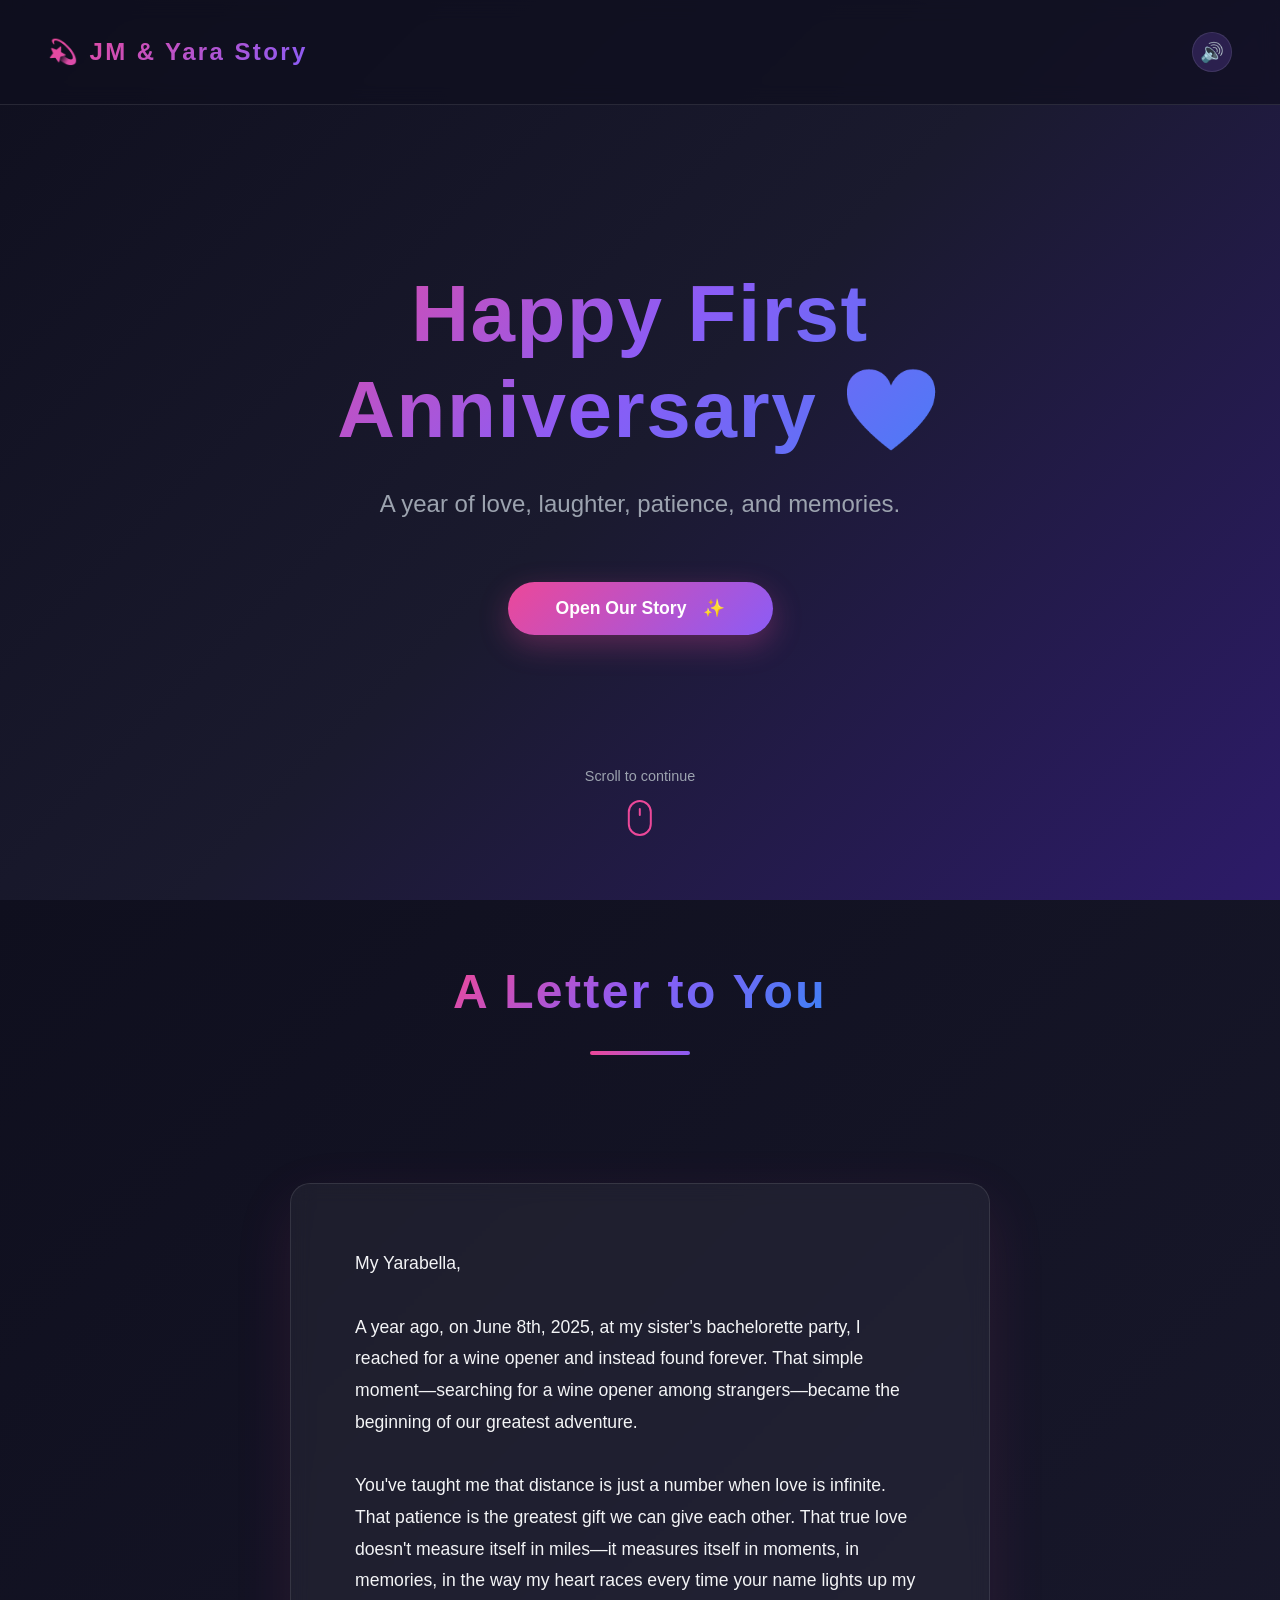
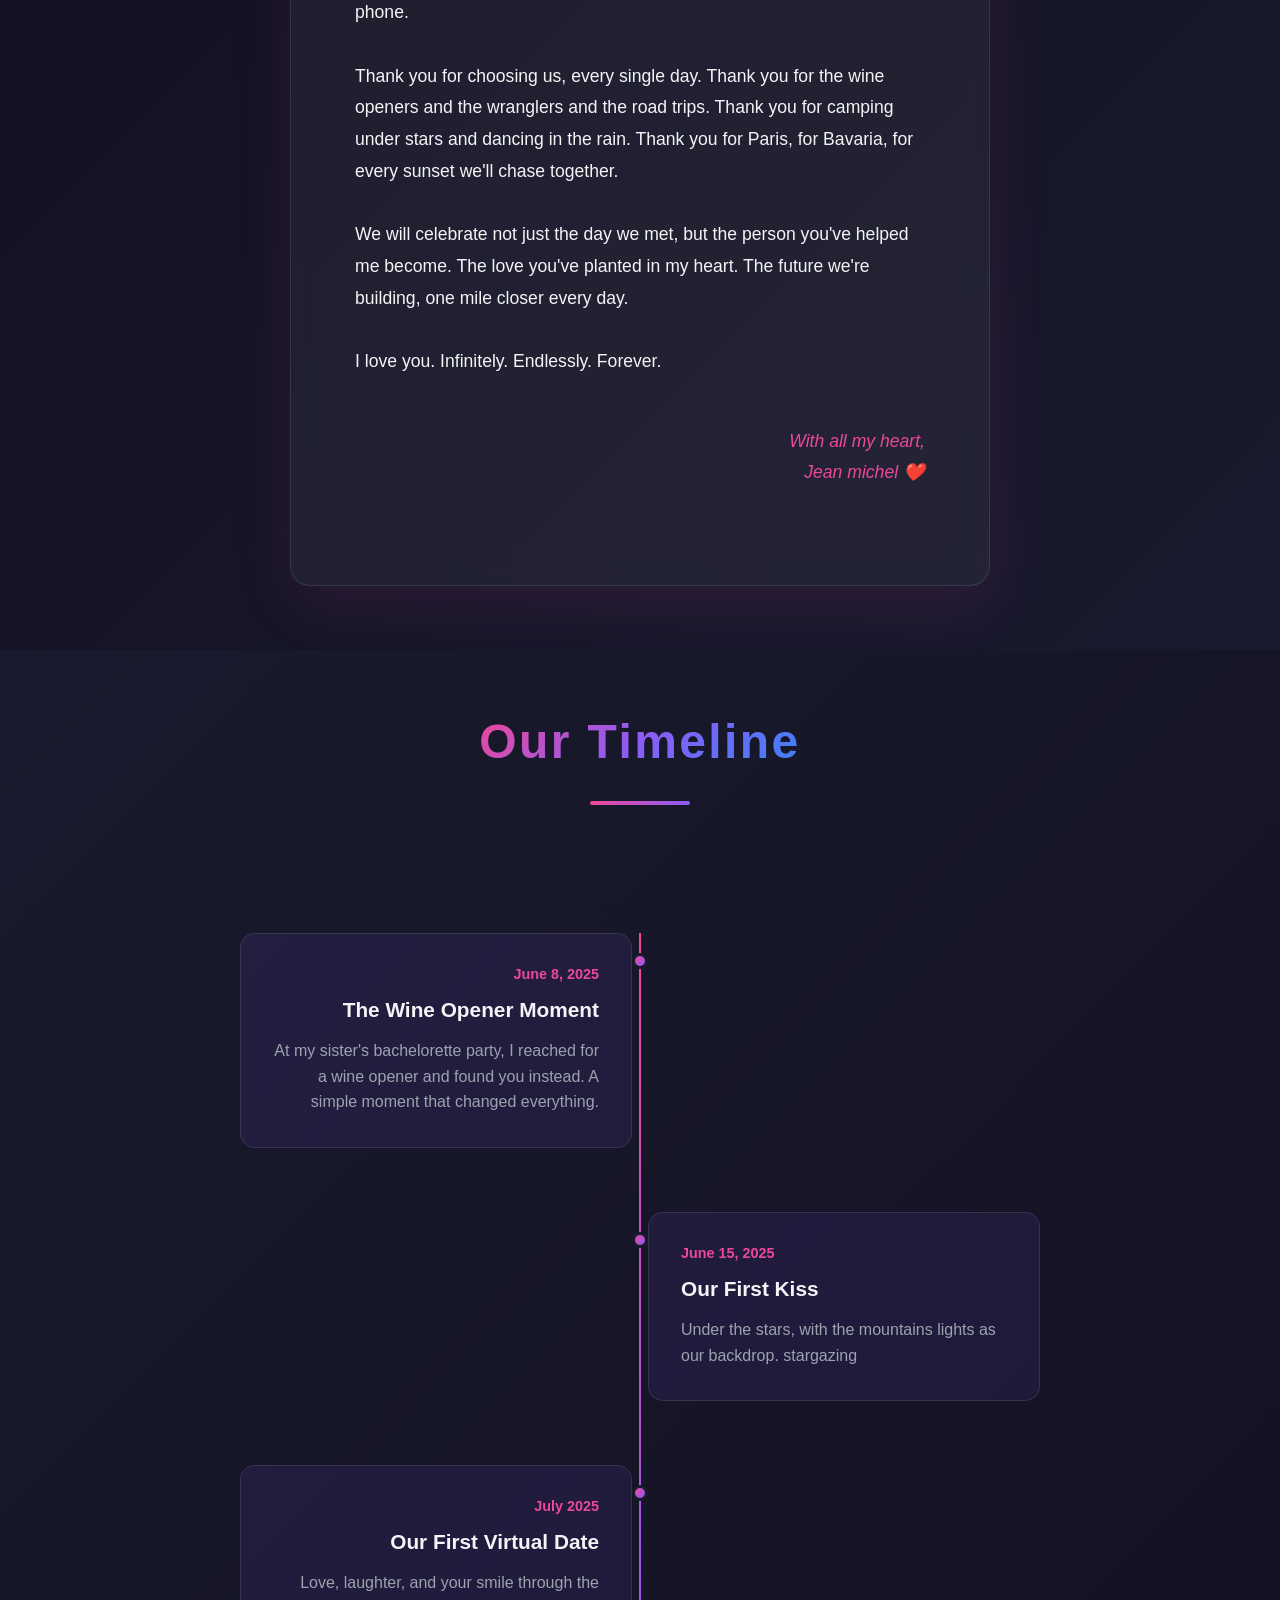
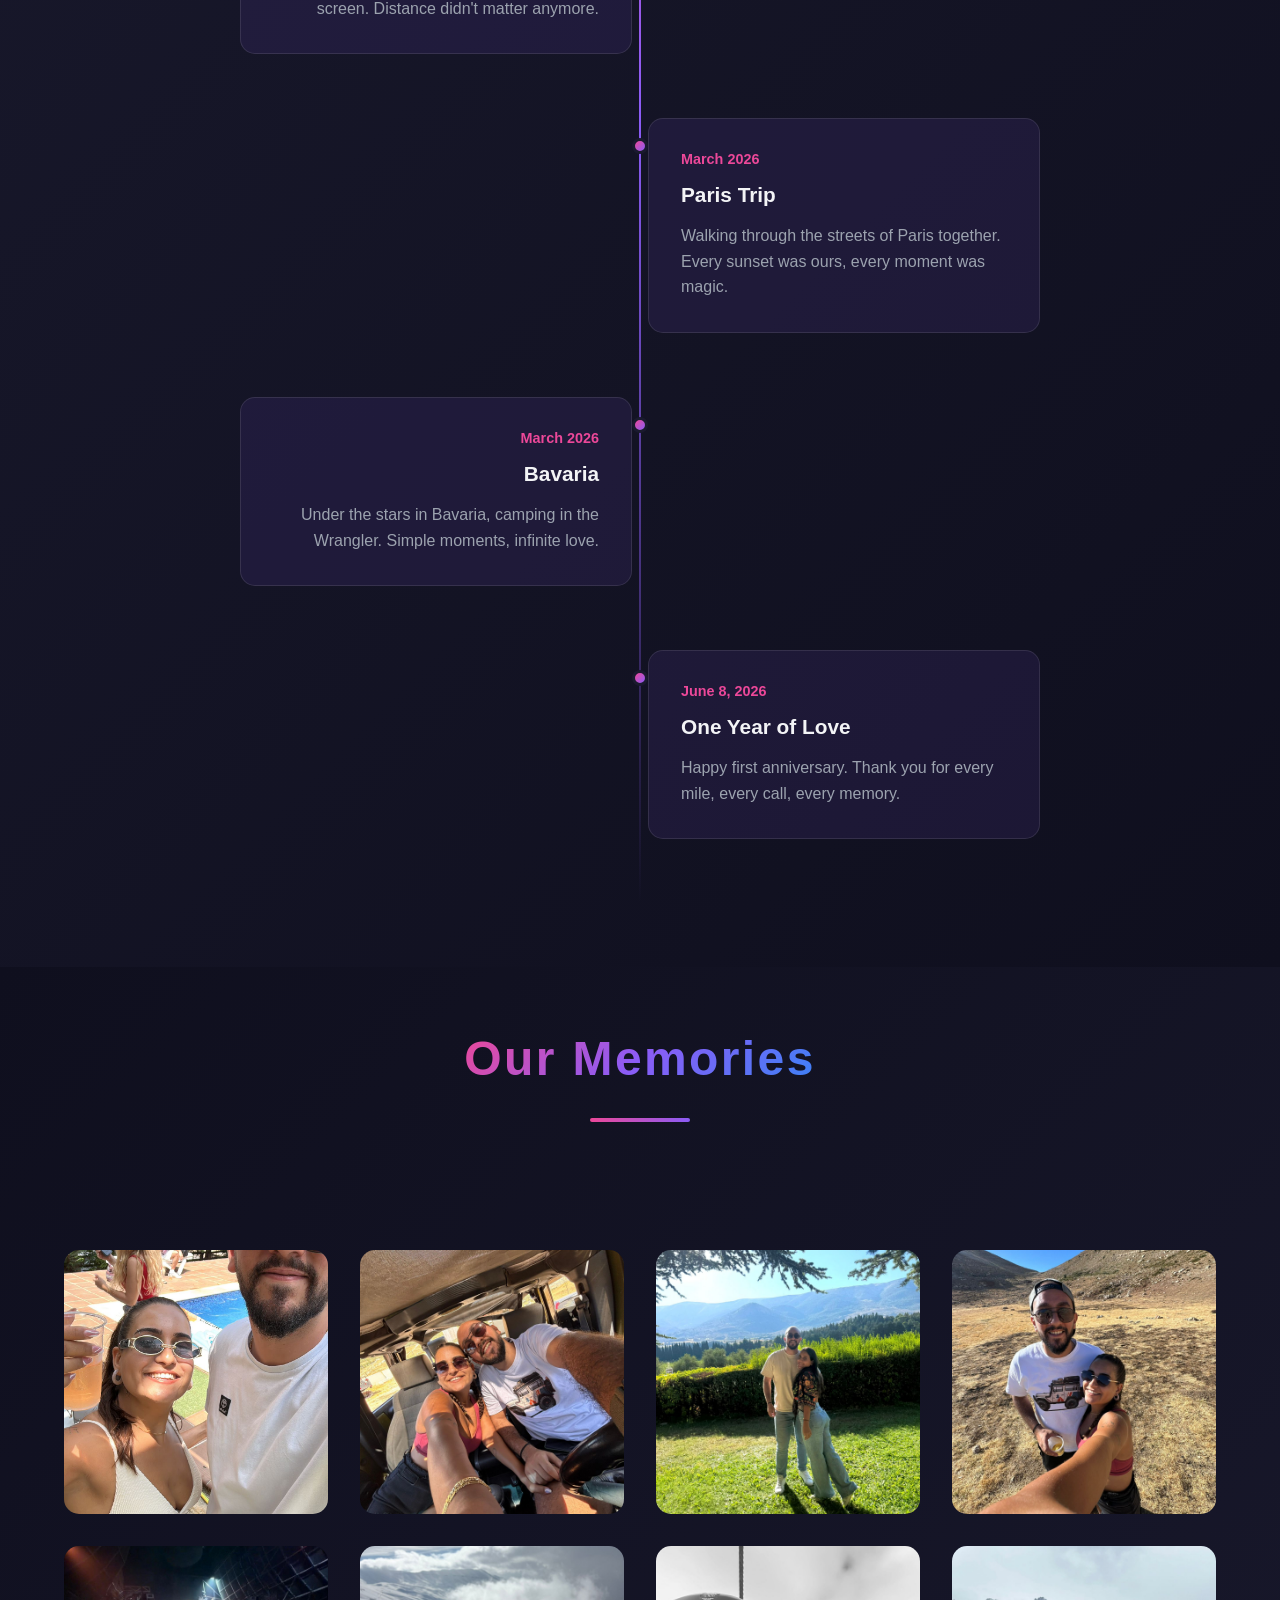
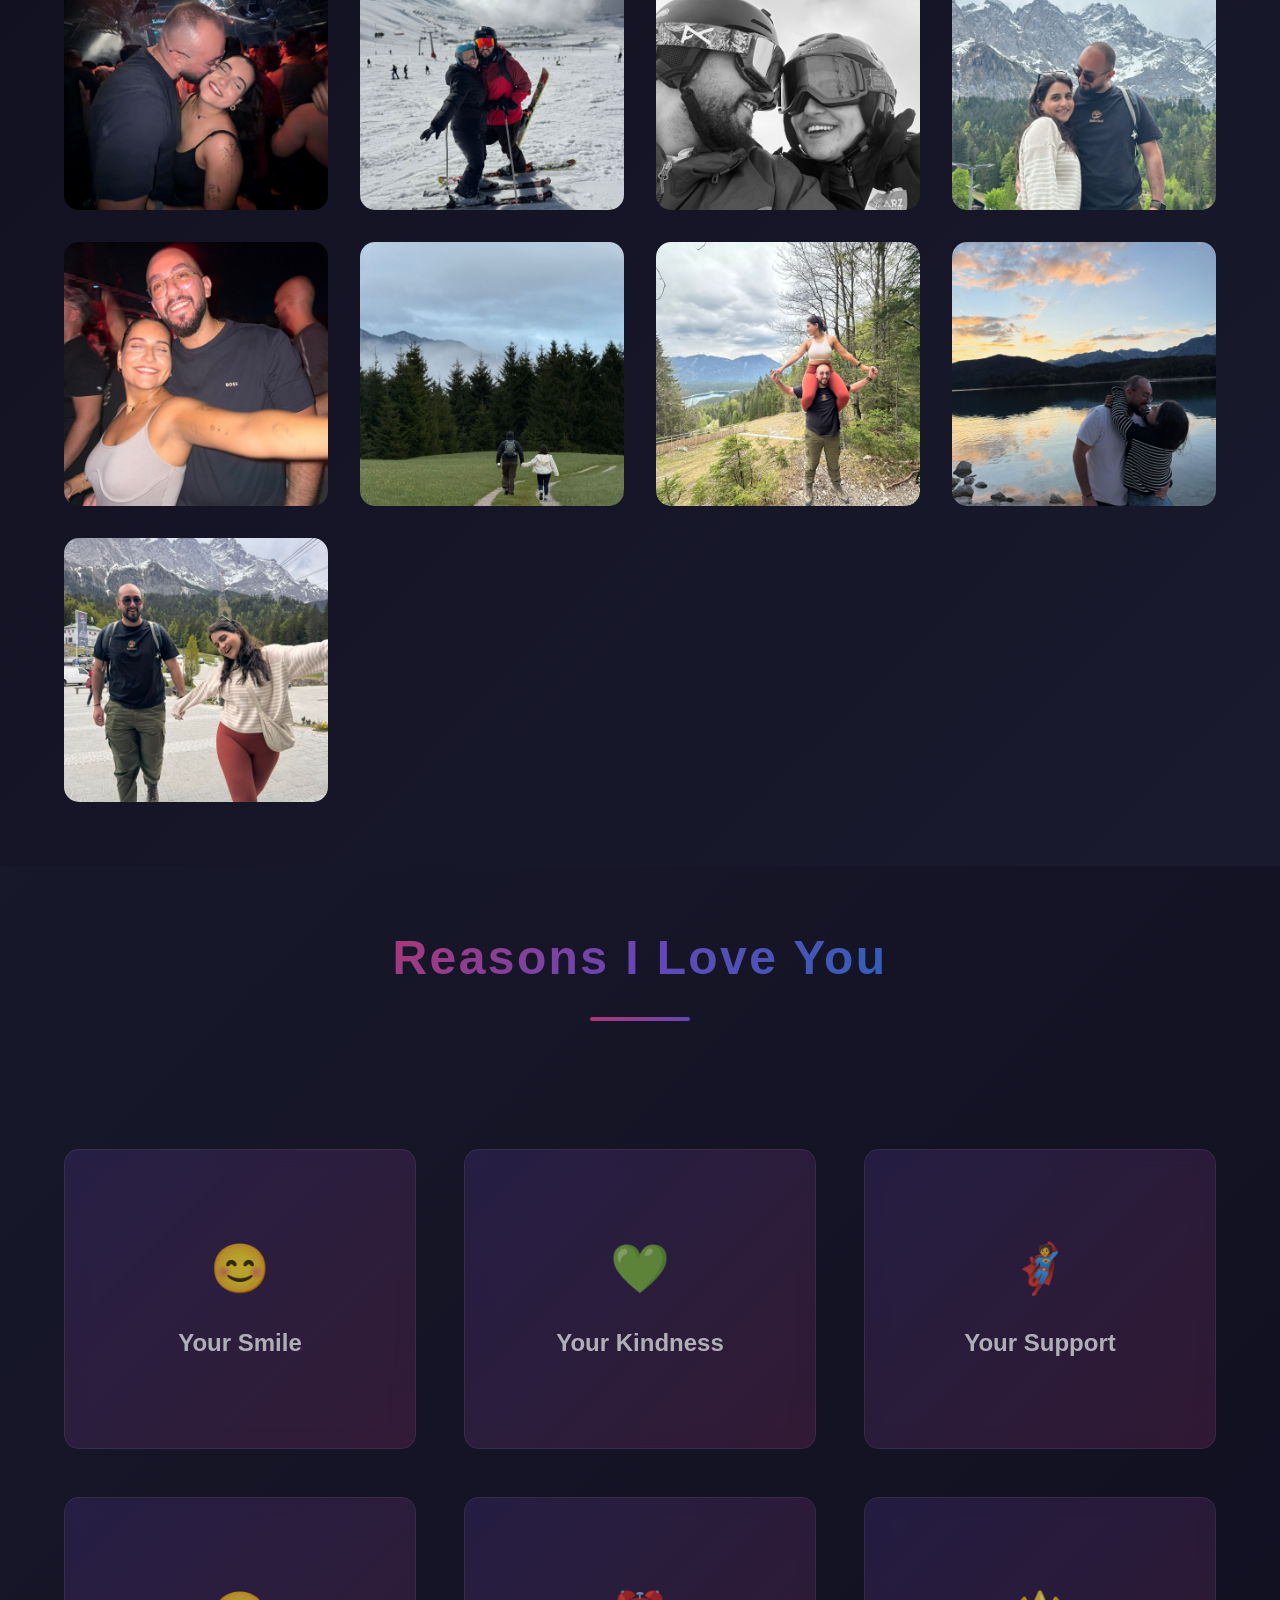
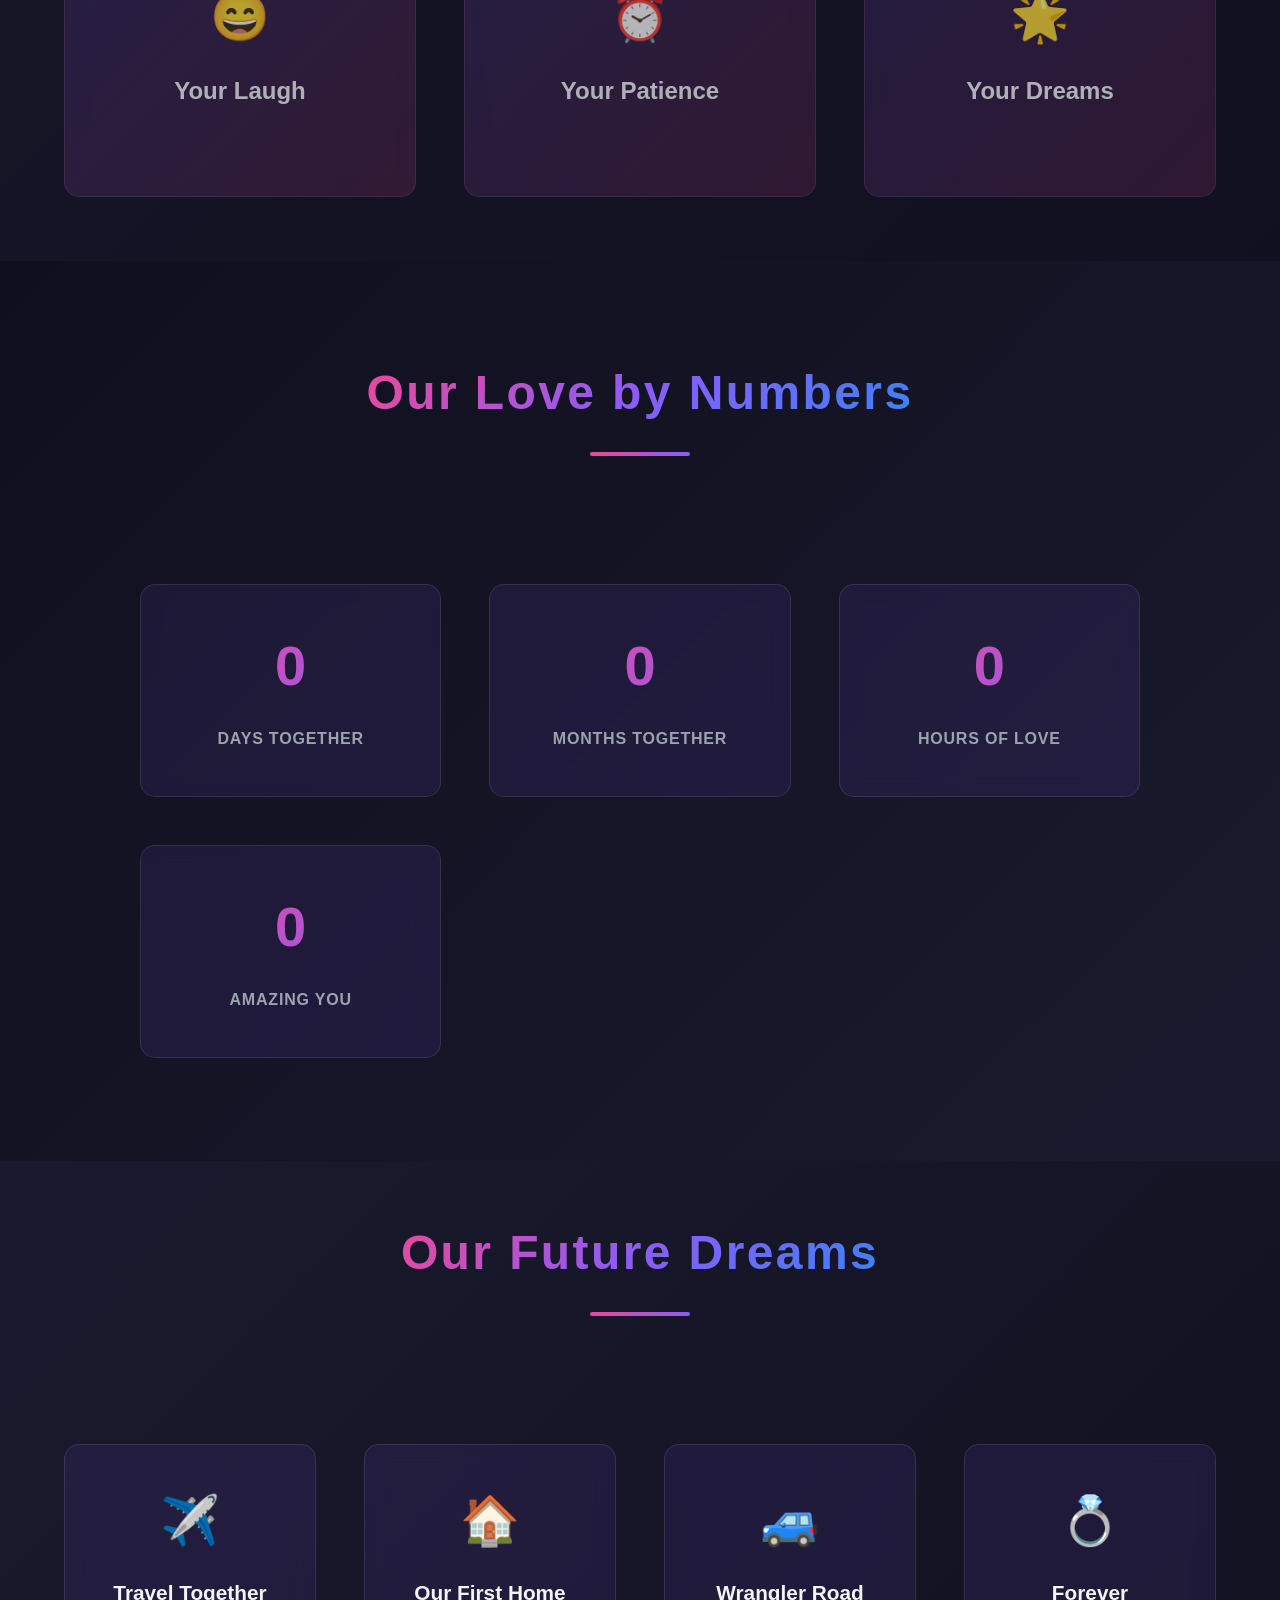
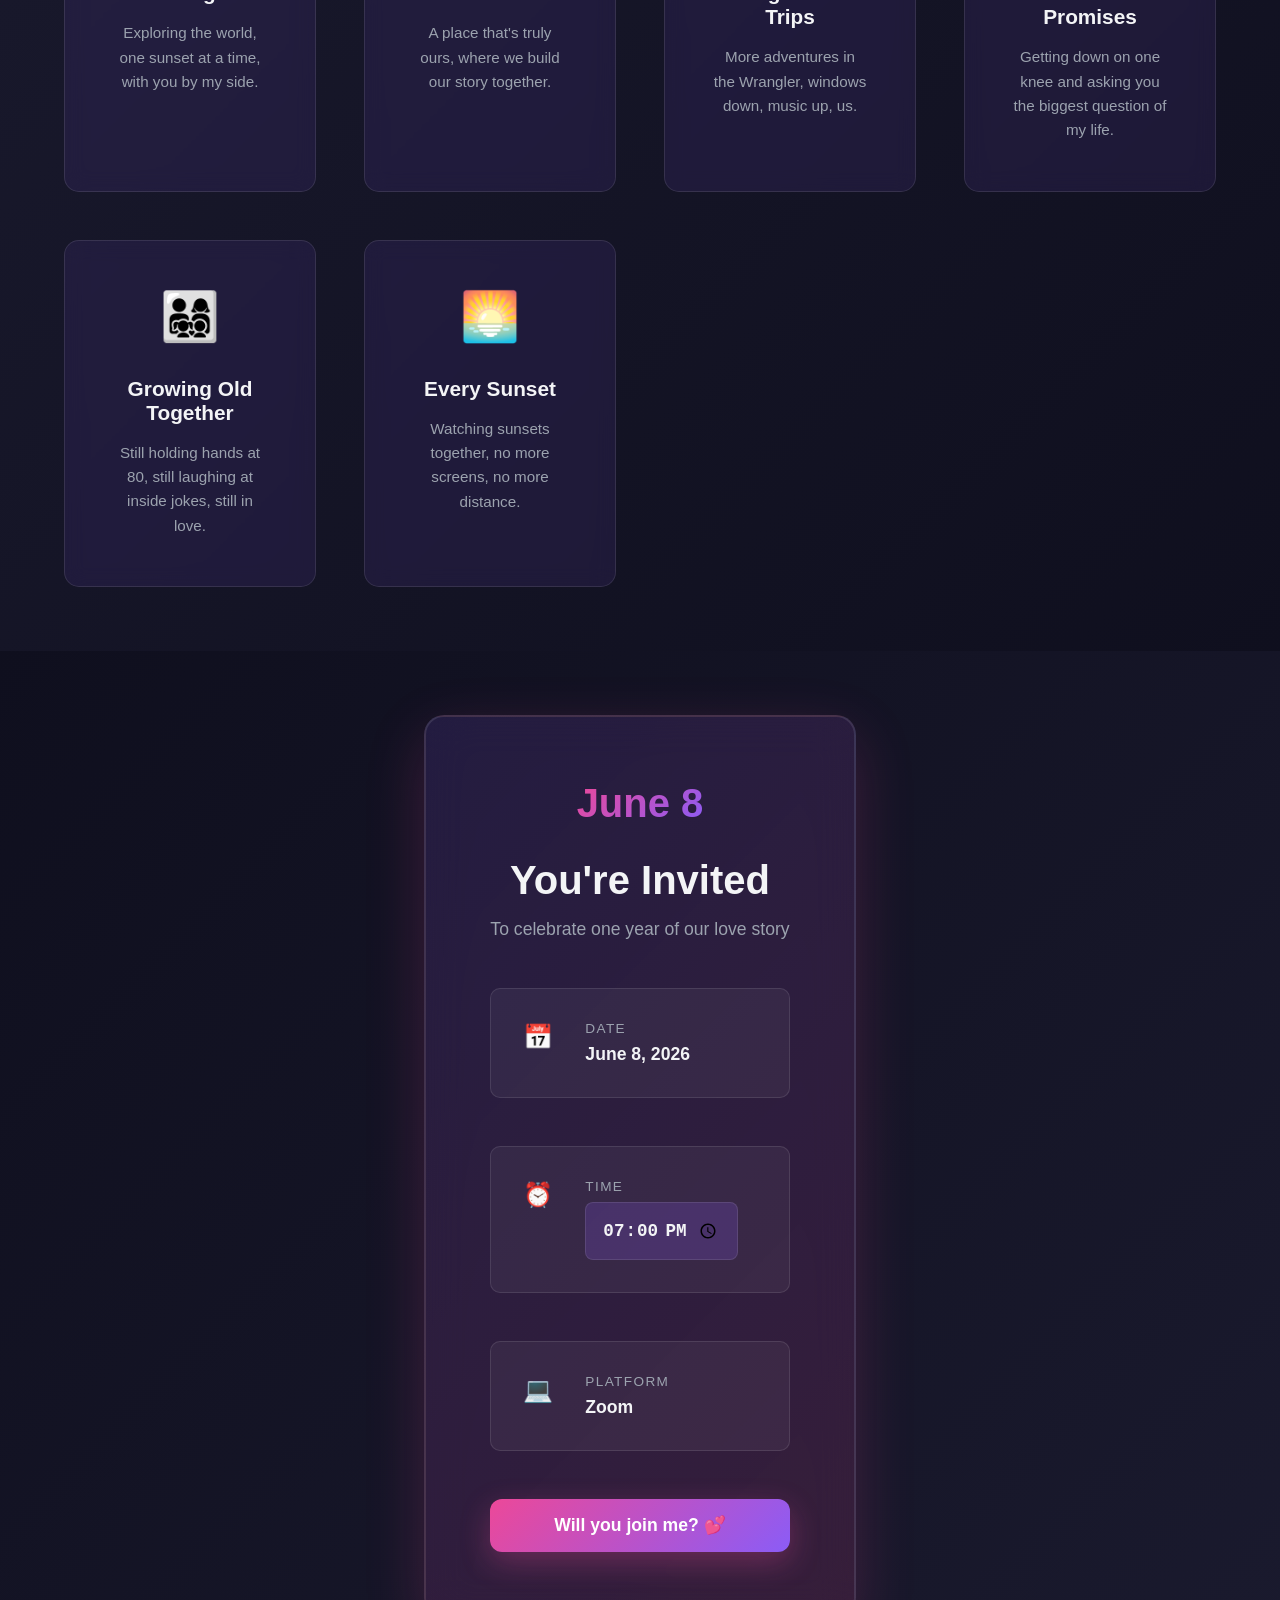
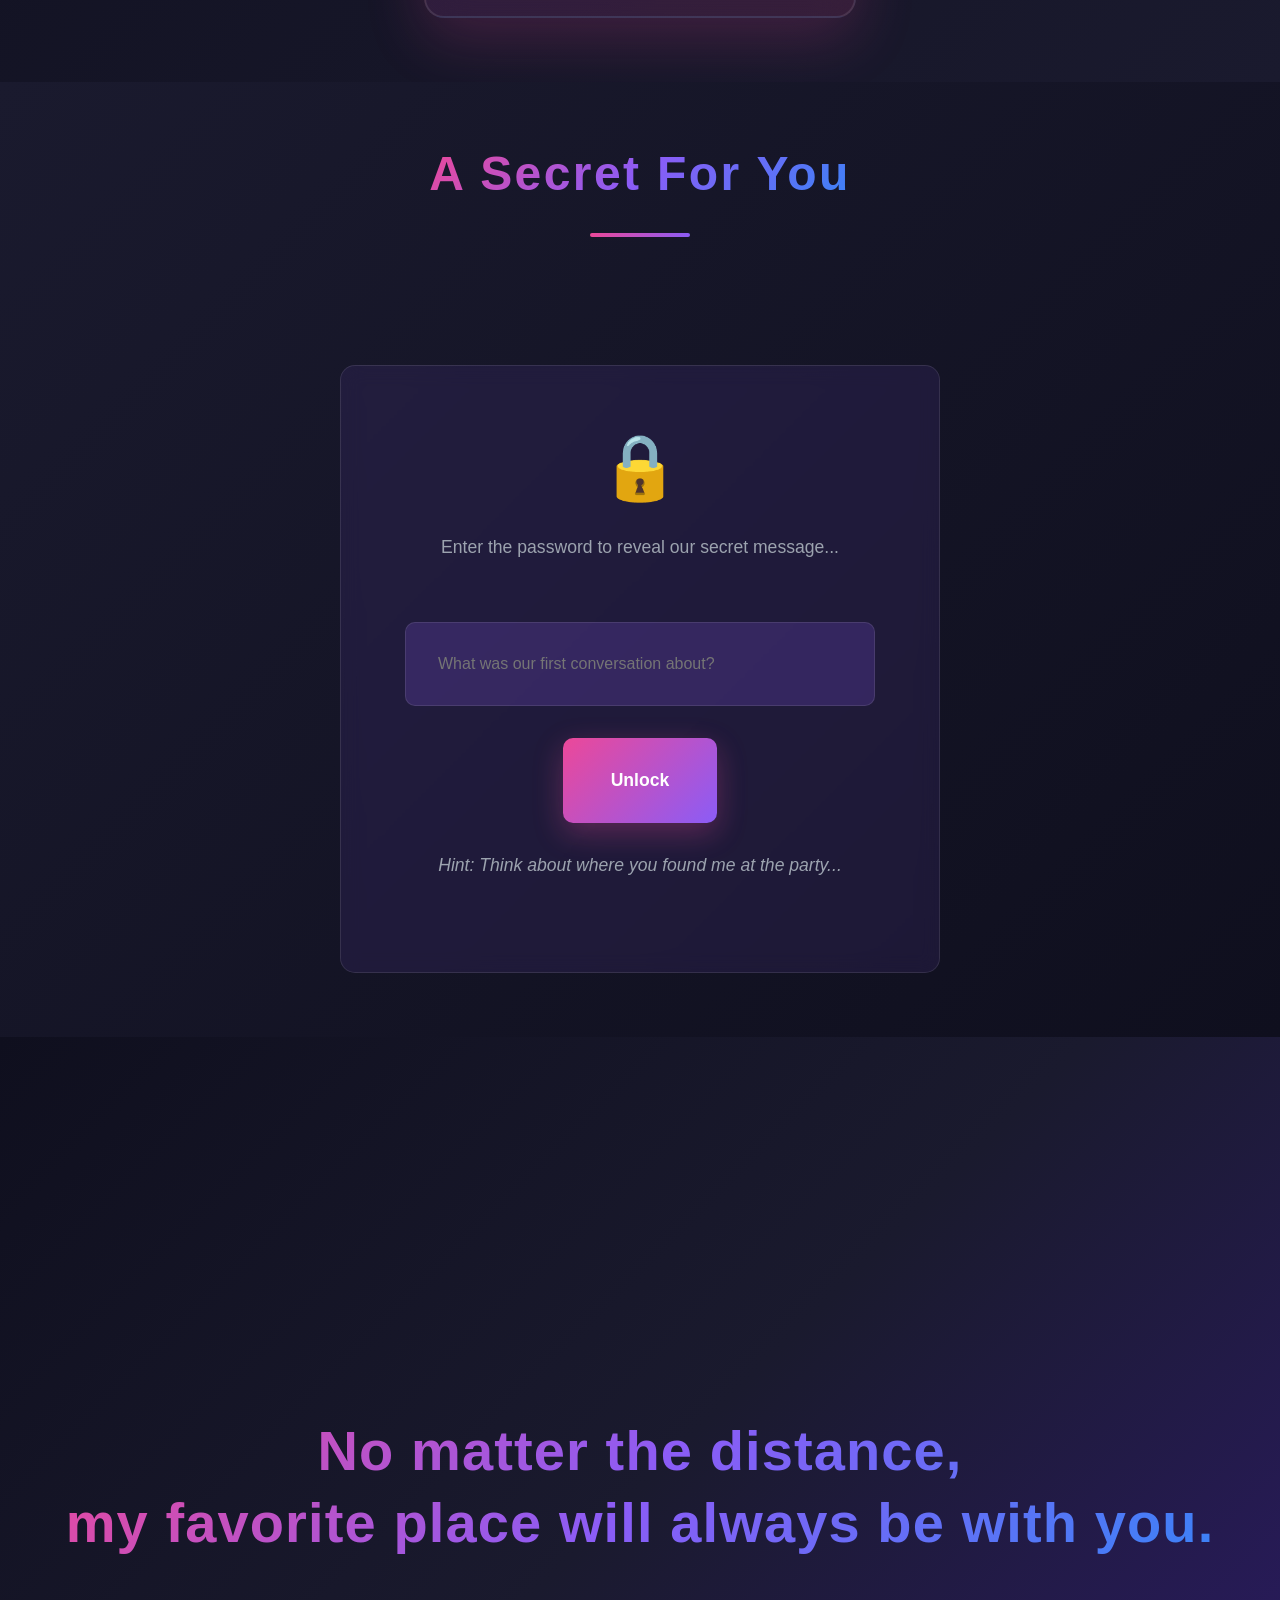
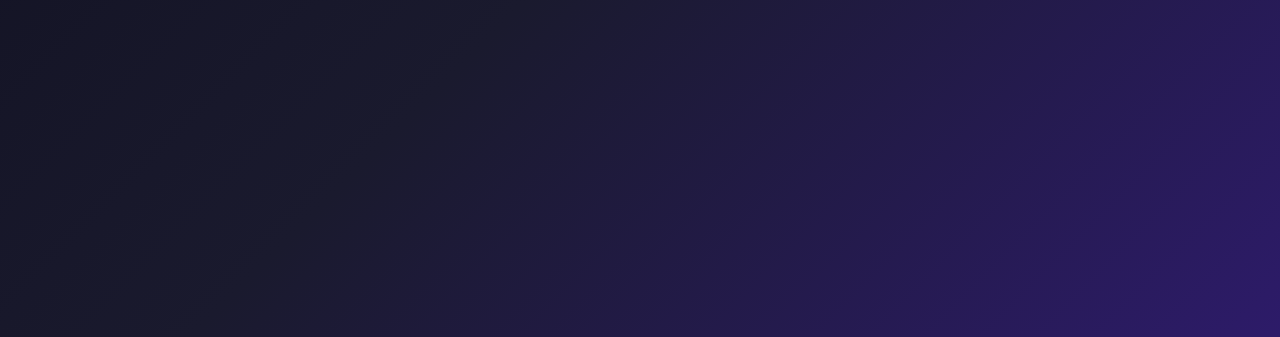
==== commit 27855ccd: "added music" ====
--- a/index.html
+++ b/index.html
@@ -25,14 +25,14 @@
     <!-- Navigation Bar -->
     <nav class="navbar" id="navbar">
       <div class="nav-content">
-        <div class="nav-logo">💫 Our Story</div>
+        <div class="nav-logo">💫 JM & Yara Story</div>
         <div class="nav-controls">
           <button class="control-btn" id="musicToggle" title="Toggle music">
             <span class="music-icon">🔊</span>
           </button>
-          <button class="control-btn" id="themeToggle" title="Toggle theme">
+          <!-- <button class="control-btn" id="themeToggle" title="Toggle theme">
             <span class="theme-icon">🌙</span>
-          </button>
+          </button> -->
         </div>
       </div>
     </nav>
@@ -40,7 +40,7 @@
     <!-- Hidden Audio Elements -->
     <audio id="bgMusic" loop preload="auto">
       <source
-        src="https://www.soundhelix.com/examples/mp3/SoundHelix-Song-1.mp3"
+        src="https://on.soundcloud.com/2cZ3BZ612pvURl3OQ9"
         type="audio/mpeg"
       />
     </audio>
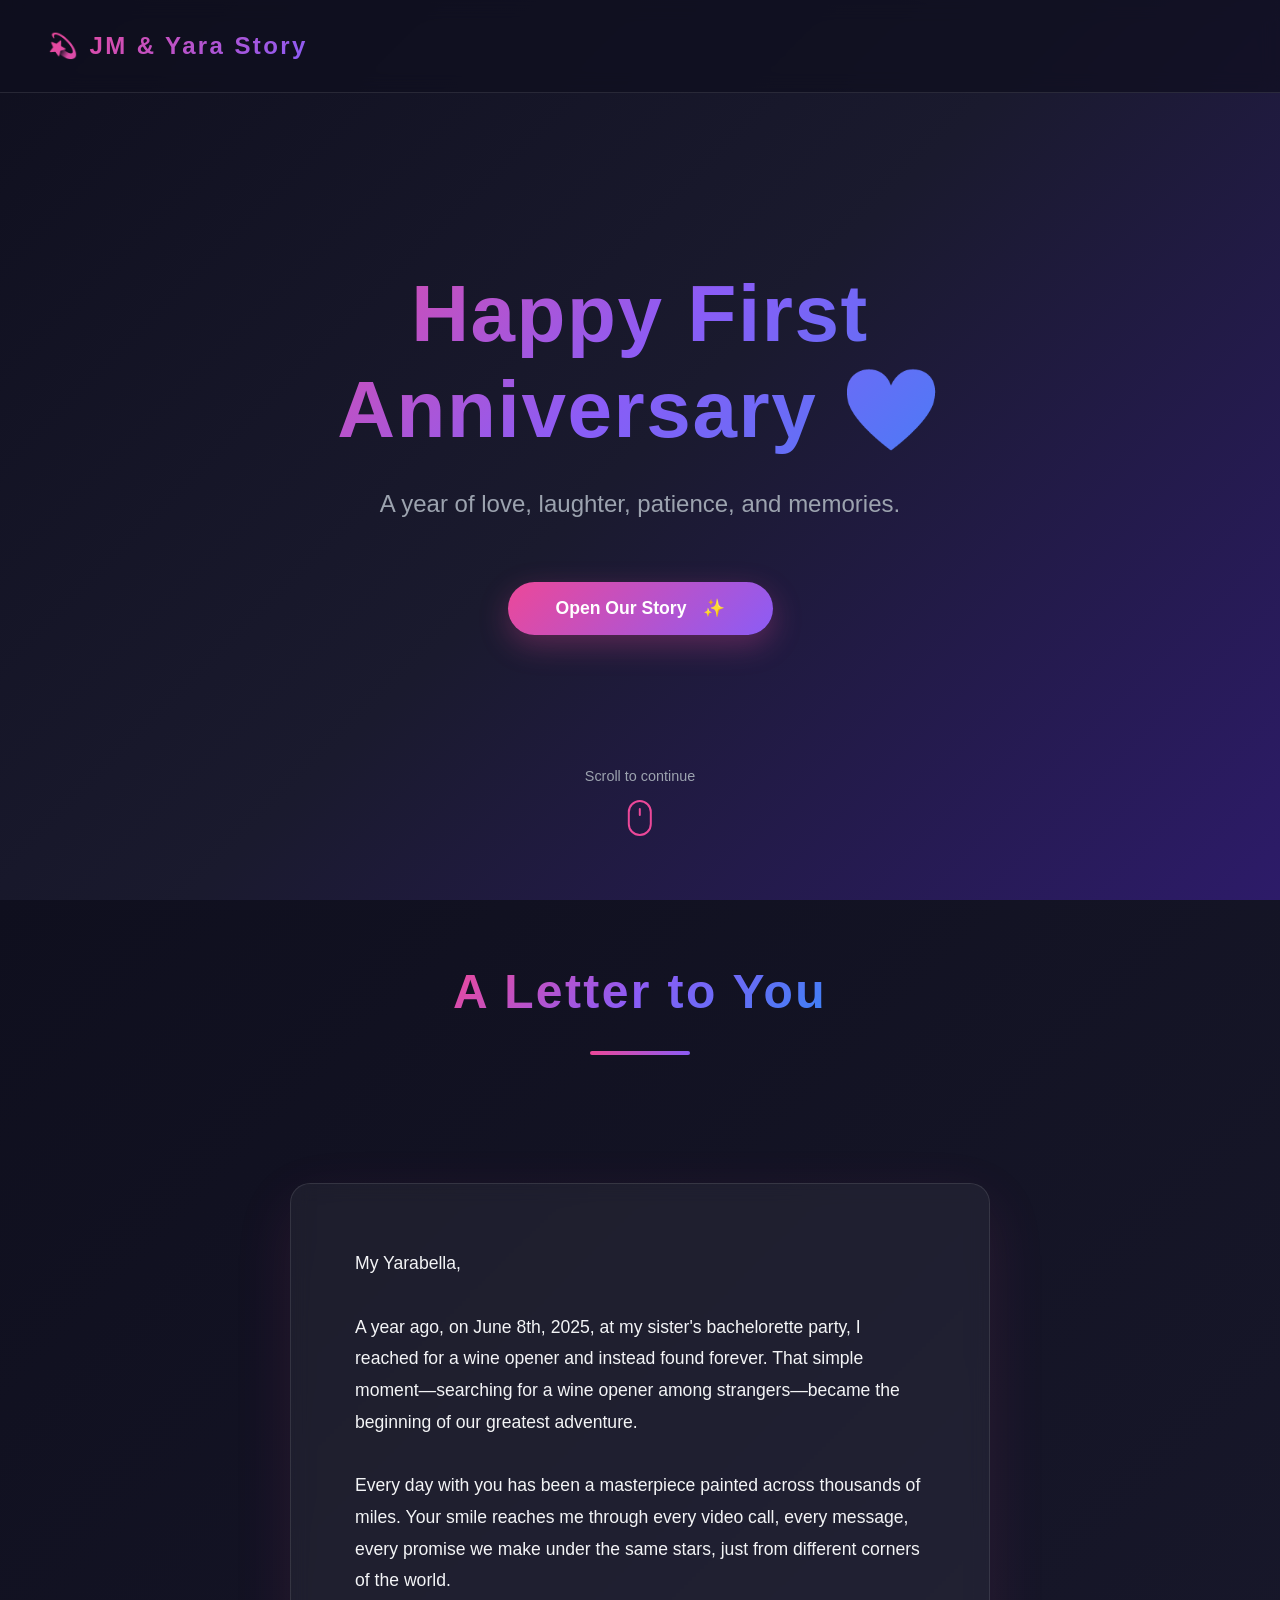
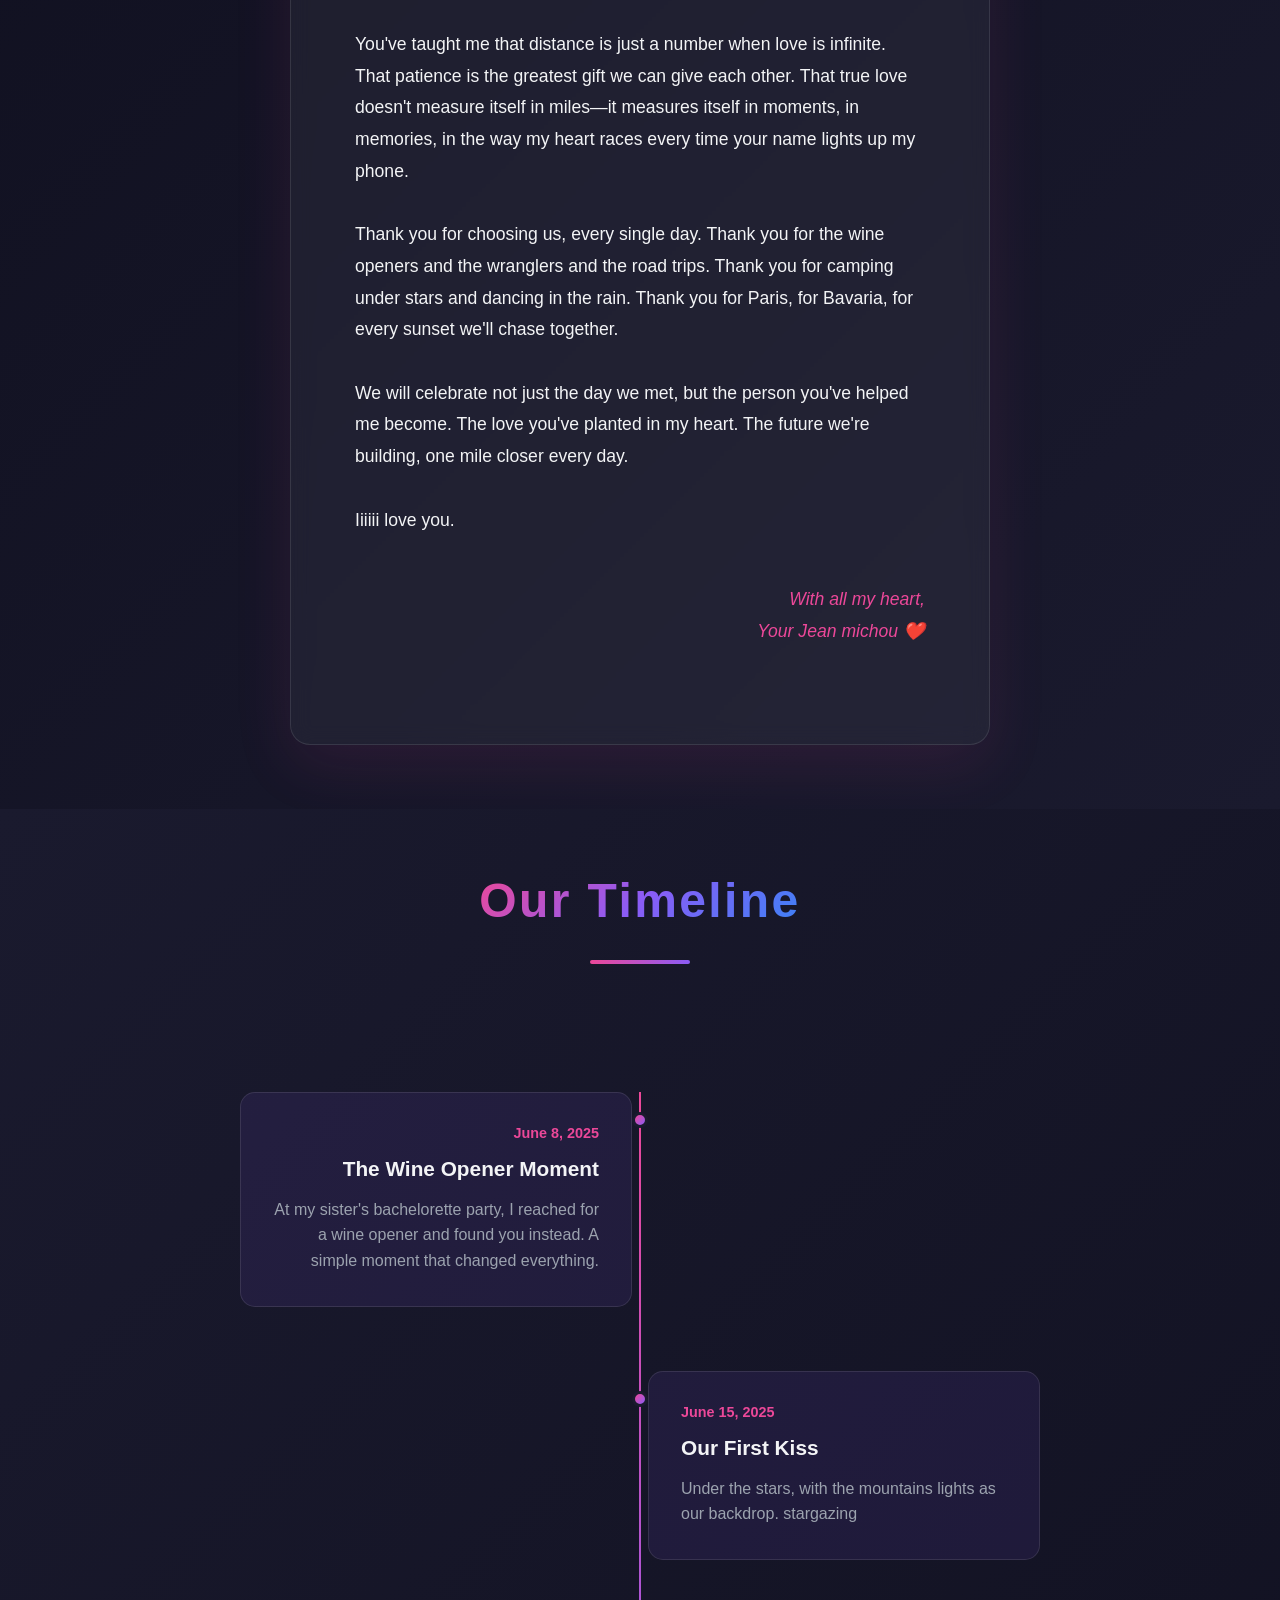
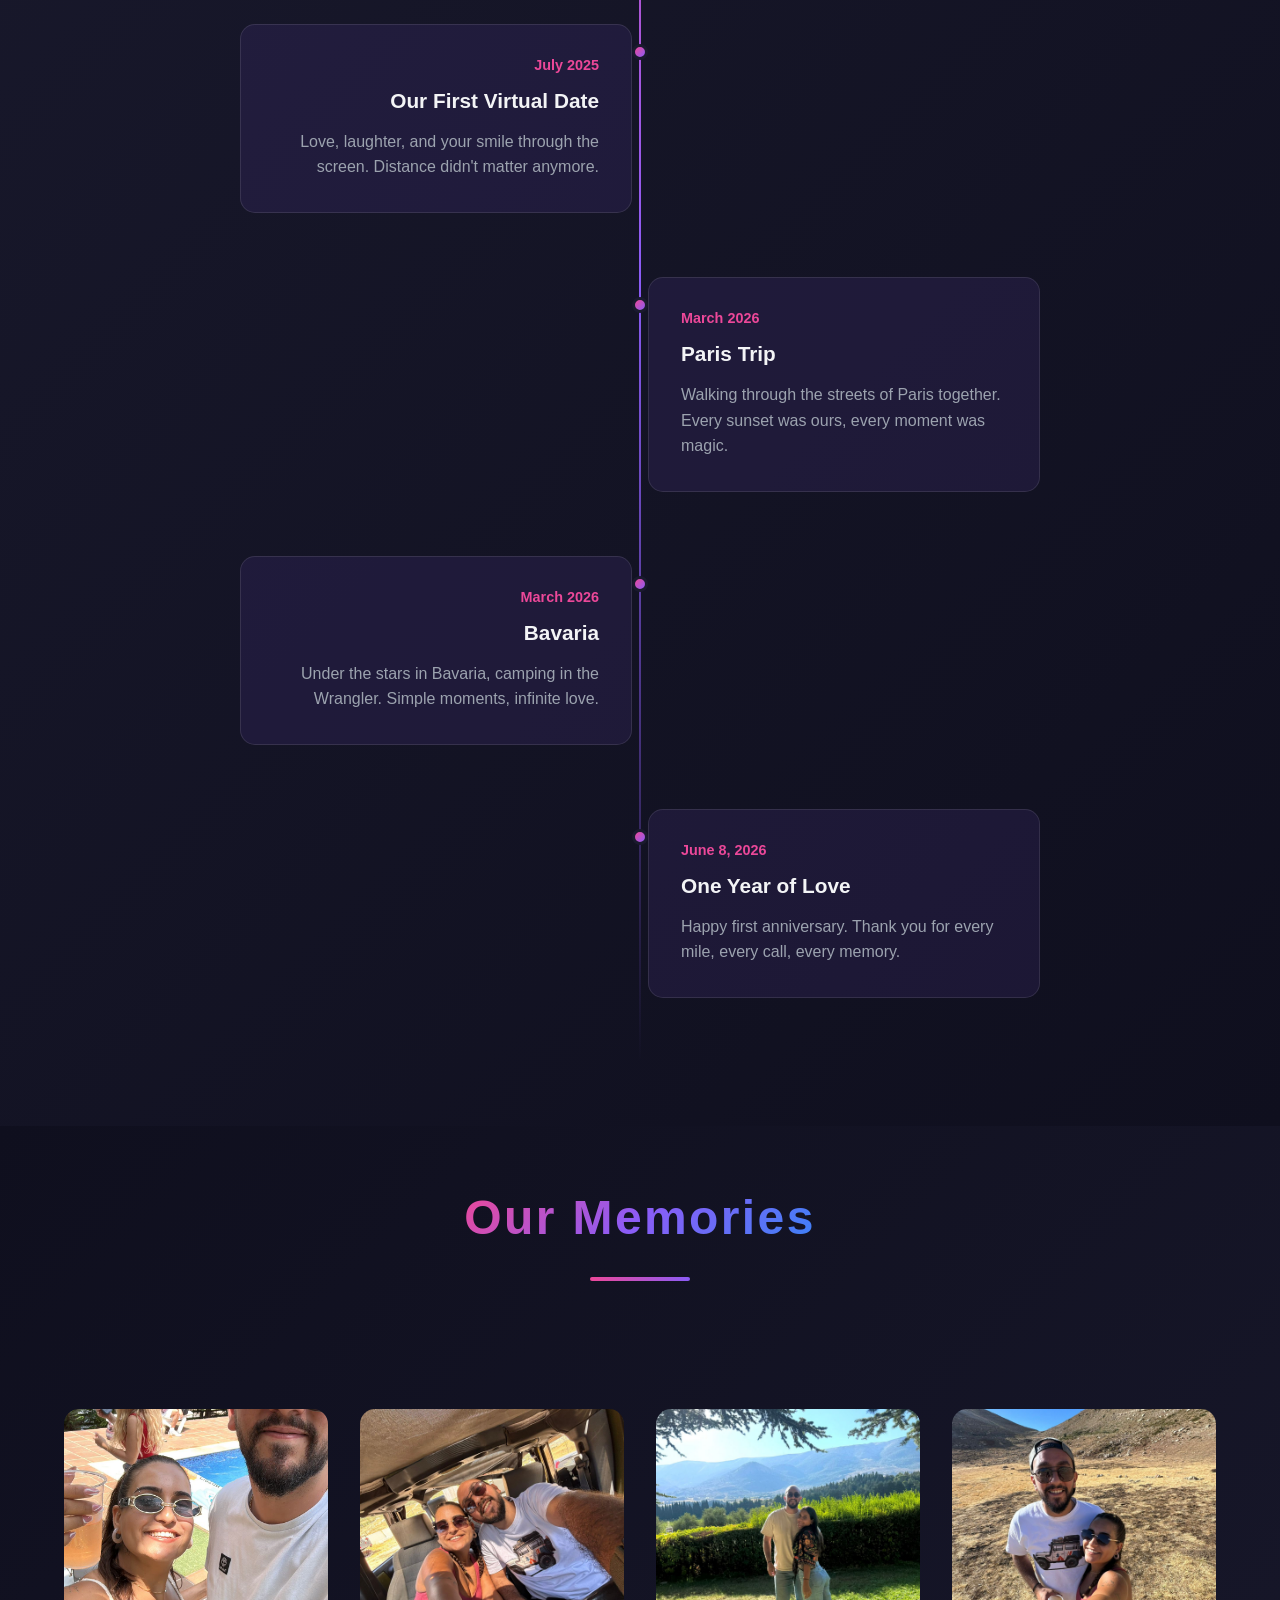
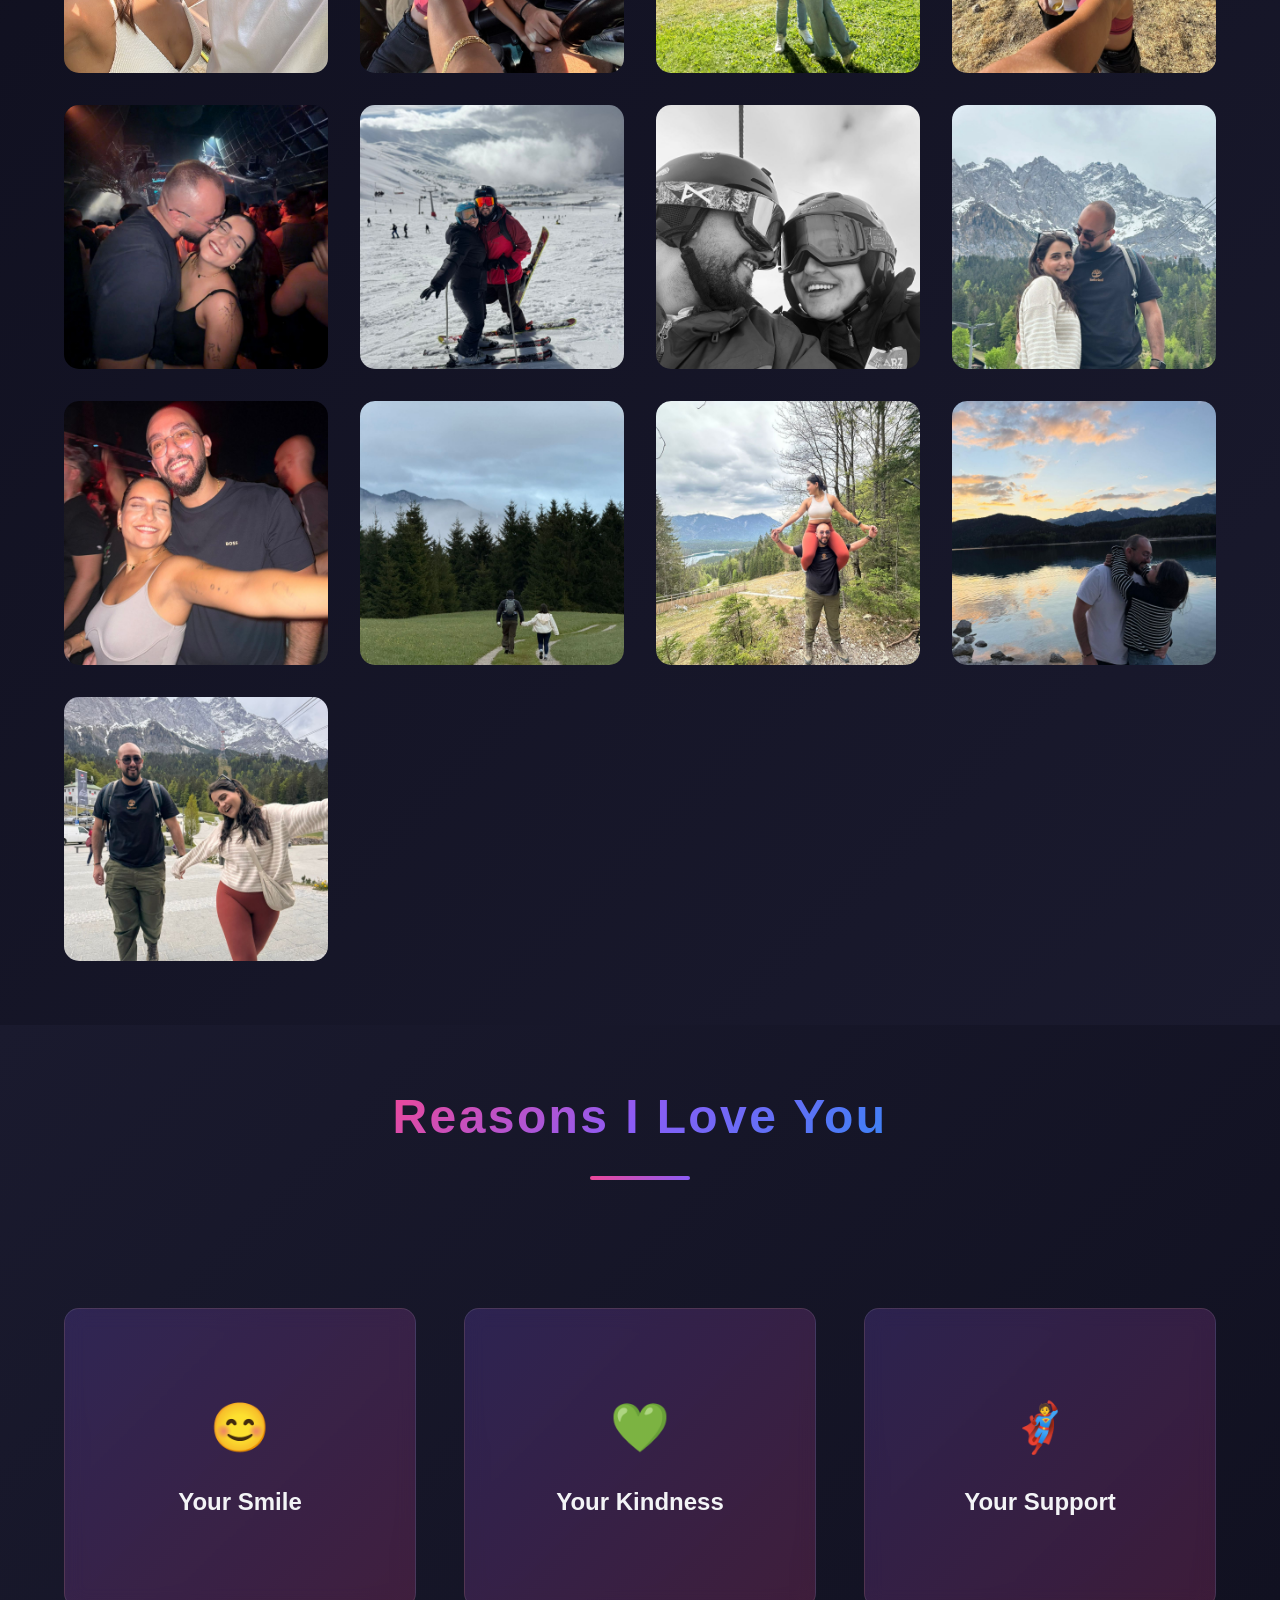
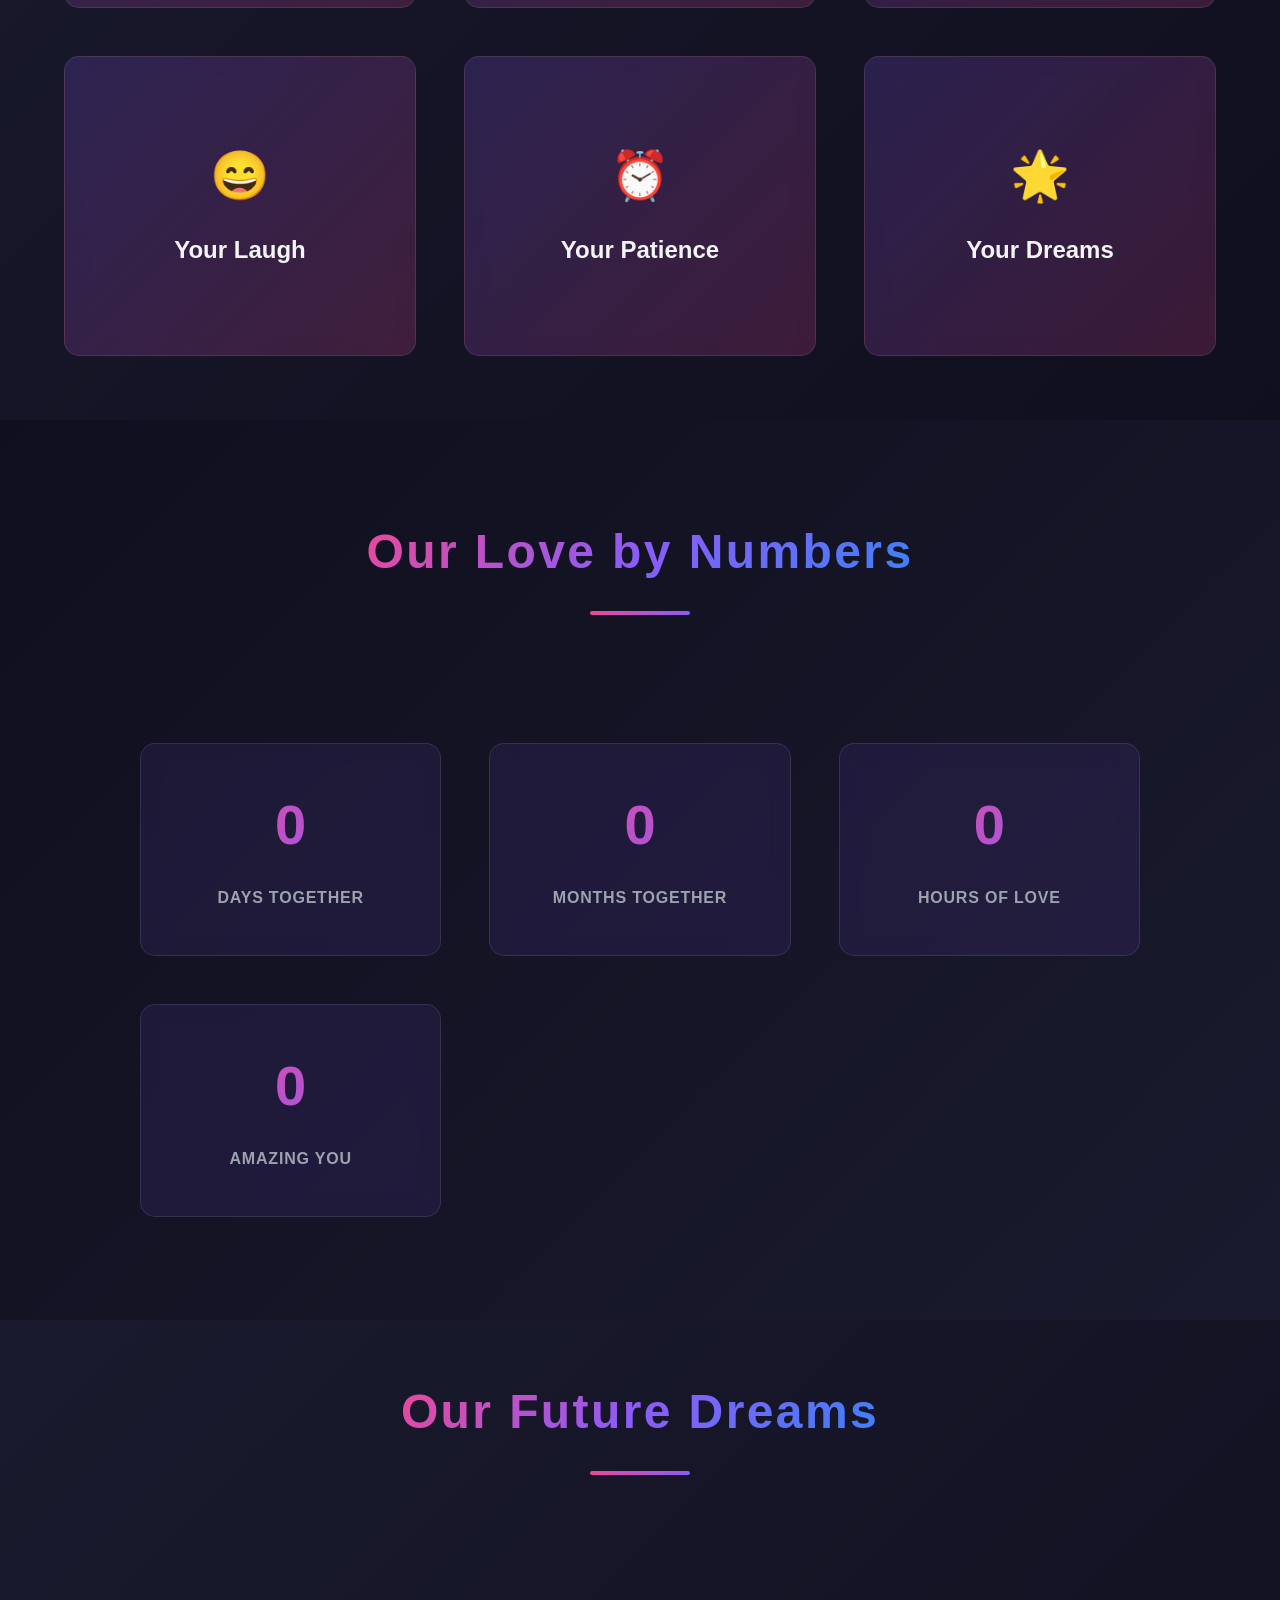
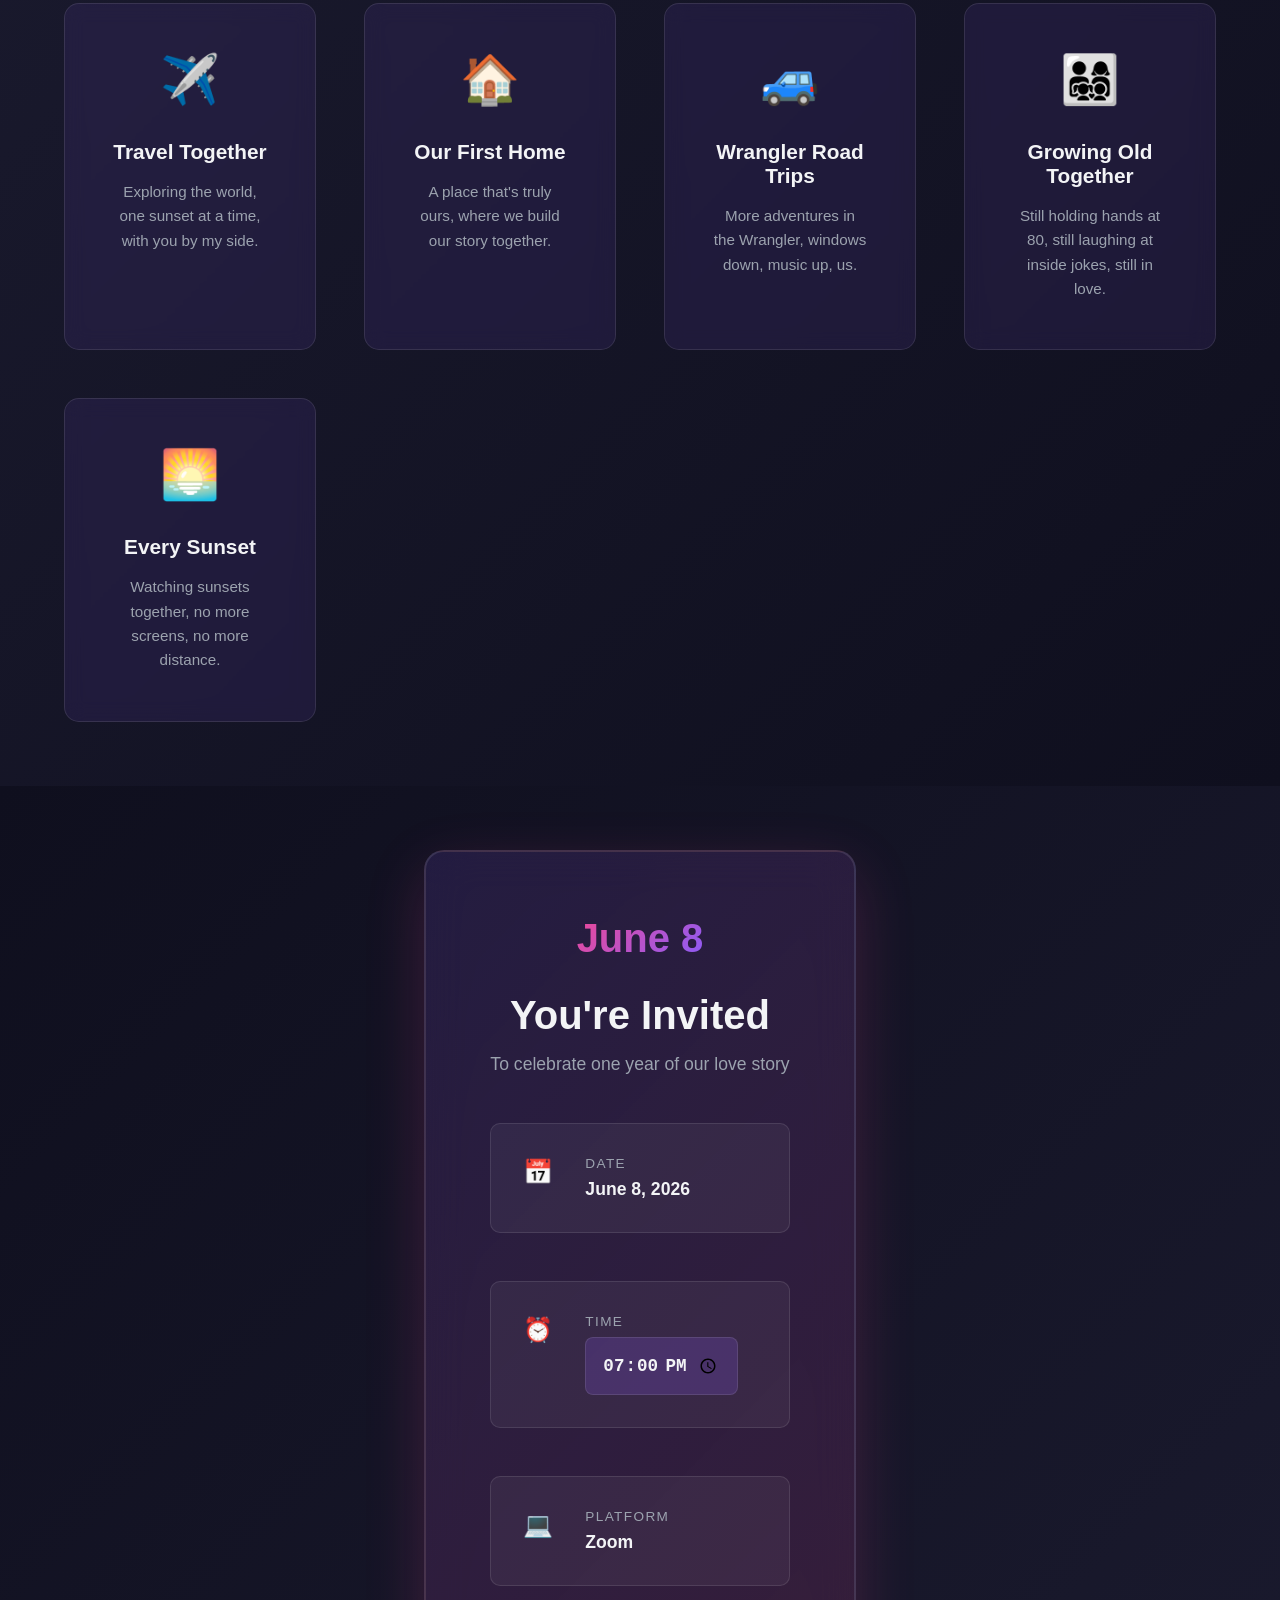
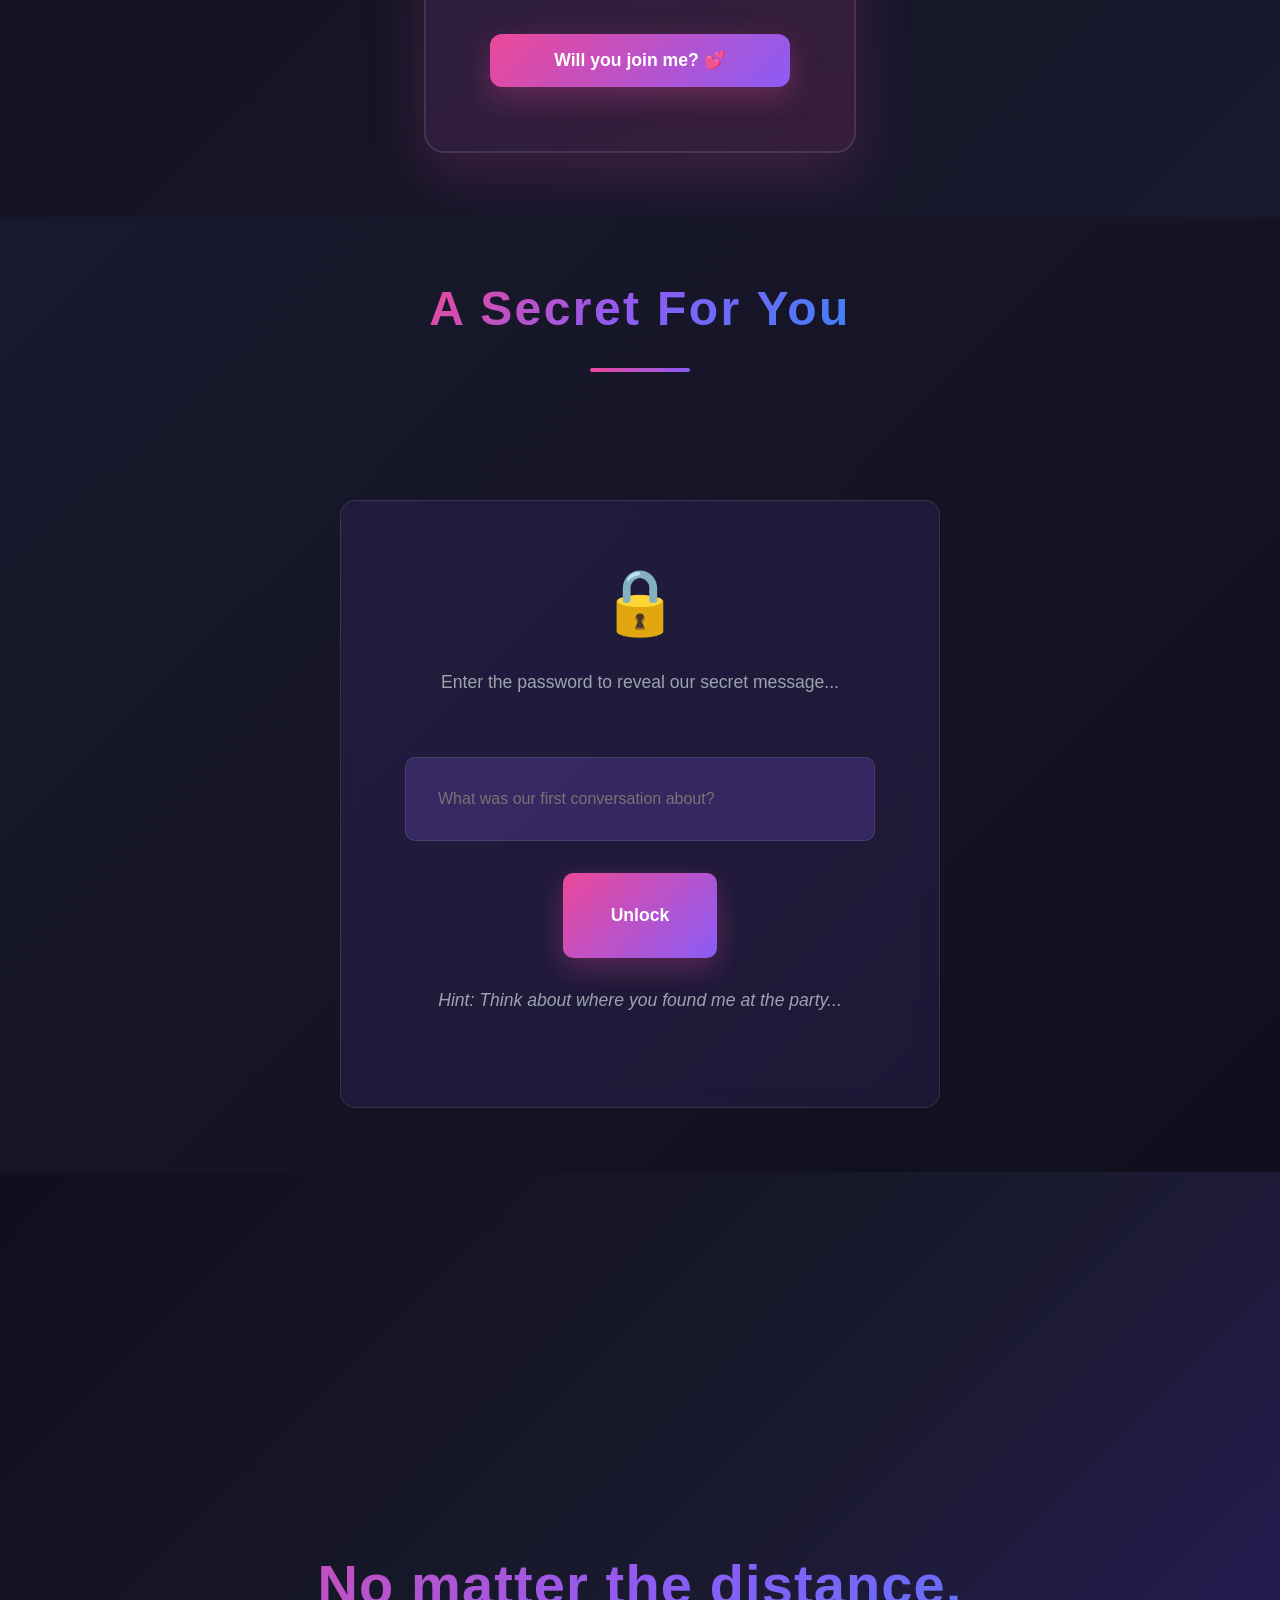
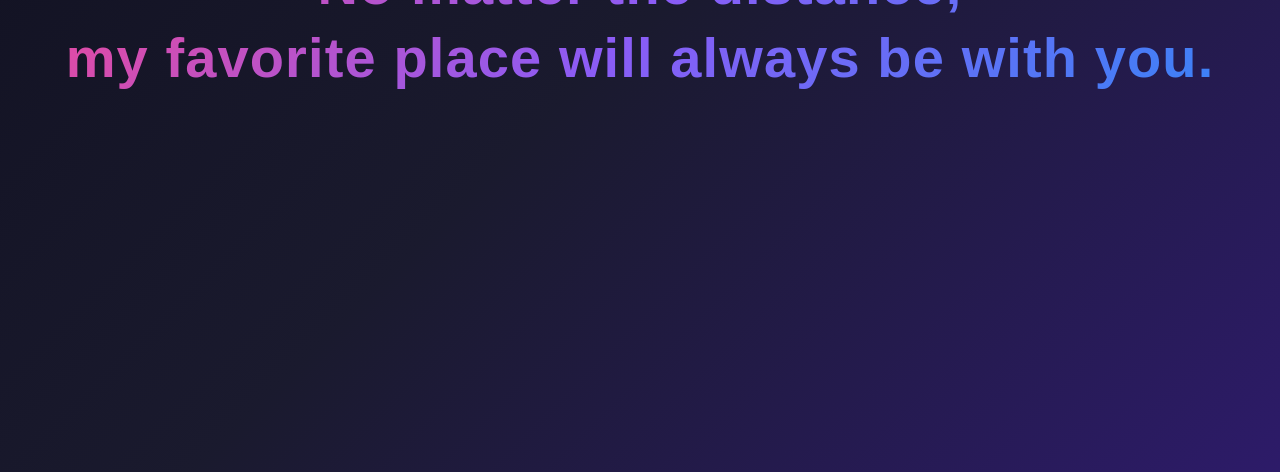
==== commit b7924625: "fix the message form" ====
--- a/index.html
+++ b/index.html
@@ -26,21 +26,13 @@
     <nav class="navbar" id="navbar">
       <div class="nav-content">
         <div class="nav-logo">💫 JM & Yara Story</div>
-        <div class="nav-controls">
-          <button class="control-btn" id="musicToggle" title="Toggle music">
-            <span class="music-icon">🔊</span>
-          </button>
-          <!-- <button class="control-btn" id="themeToggle" title="Toggle theme">
-            <span class="theme-icon">🌙</span>
-          </button> -->
-        </div>
       </div>
     </nav>
 
     <!-- Hidden Audio Elements -->
     <audio id="bgMusic" loop preload="auto">
       <source
-        src="https://on.soundcloud.com/2cZ3BZ612pvURl3OQ9"
+        src="https://www.soundhelix.com/examples/mp3/SoundHelix-Song-1.mp3"
         type="audio/mpeg"
       />
     </audio>
@@ -101,6 +93,12 @@
               beginning of our greatest adventure.
             </p>
             <p>
+              Every day with you has been a masterpiece painted across thousands
+              of miles. Your smile reaches me through every video call, every
+              message, every promise we make under the same stars, just from
+              different corners of the world.
+            </p>
+            <p>
               You've taught me that distance is just a number when love is
               infinite. That patience is the greatest gift we can give each
               other. That true love doesn't measure itself in miles—it measures
@@ -118,9 +116,9 @@
               helped me become. The love you've planted in my heart. The future
               we're building, one mile closer every day.
             </p>
-            <p>I love you. Infinitely. Endlessly. Forever.</p>
+            <p>Iiiiii love you.</p>
             <p class="letter-signature">
-              With all my heart,<br />Jean michel ❤️
+              With all my heart,<br />Your Jean michou ❤️
             </p>
           </div>
         </div>
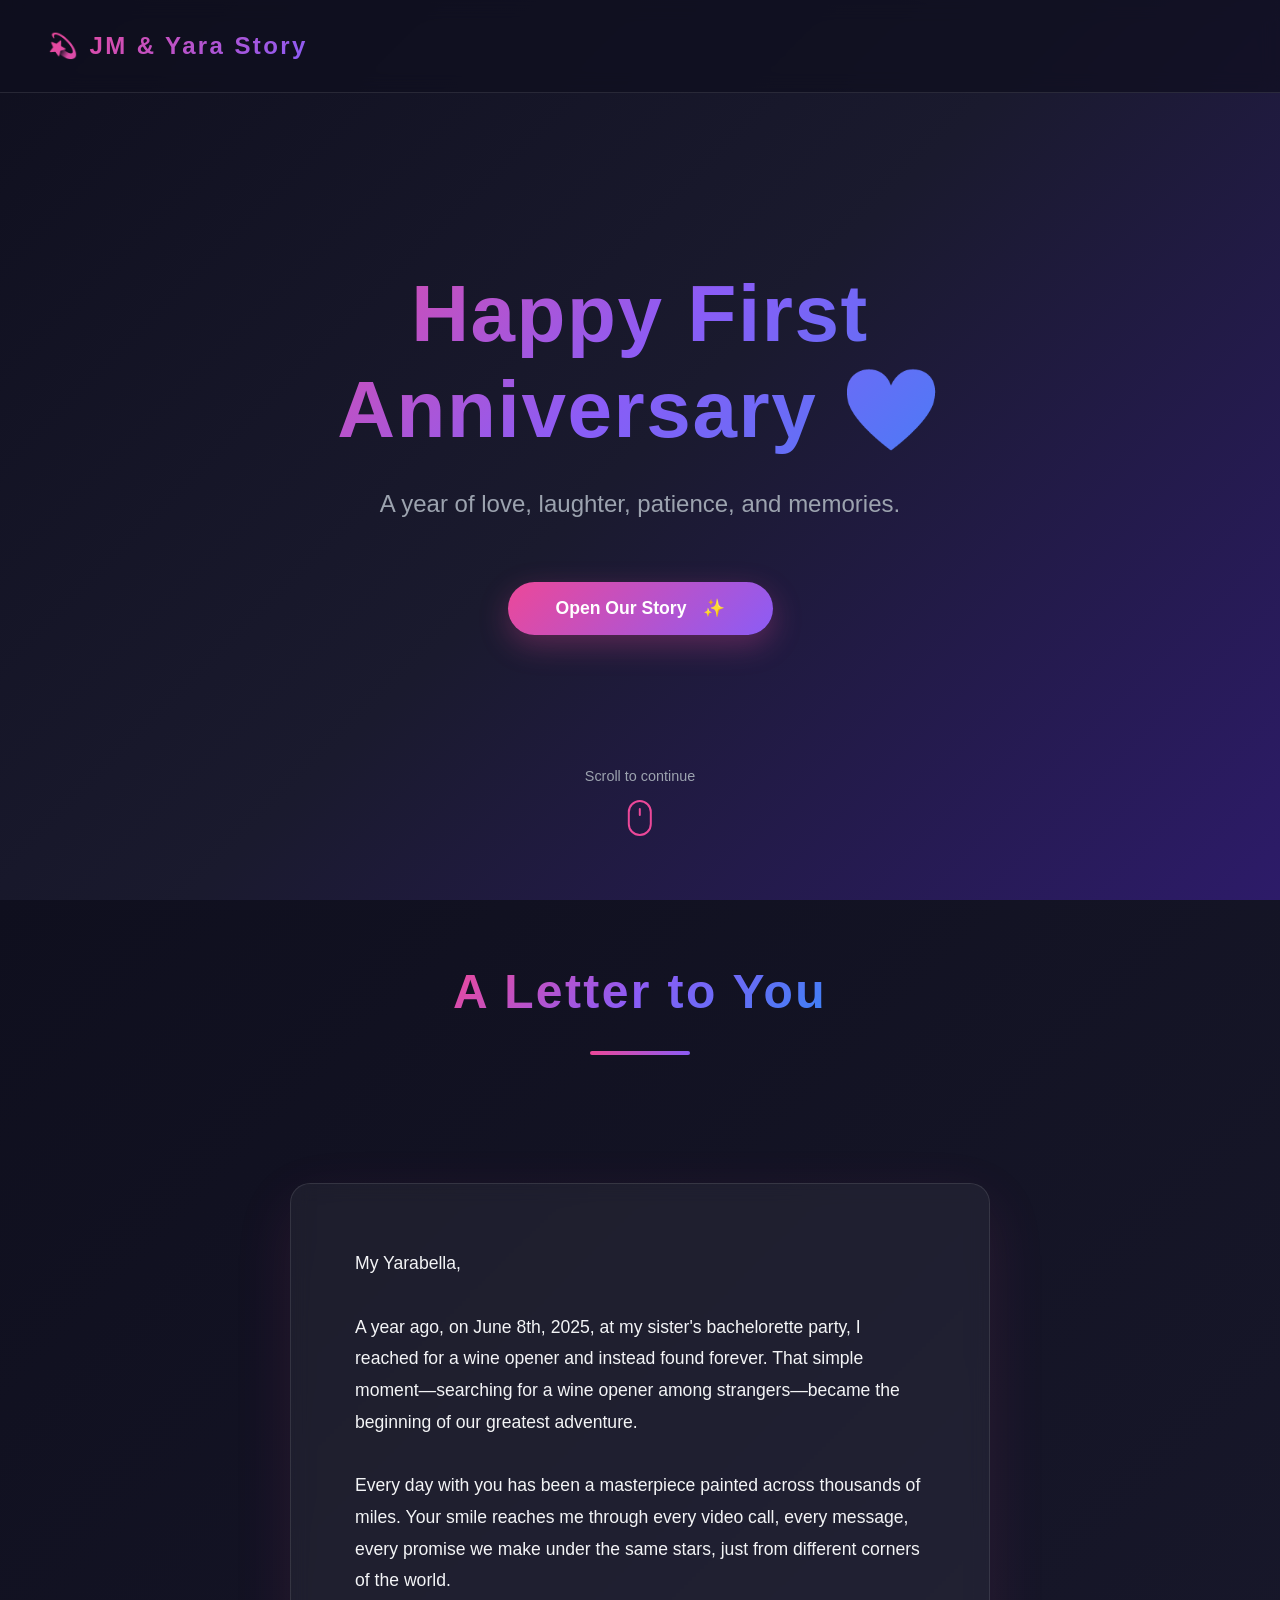
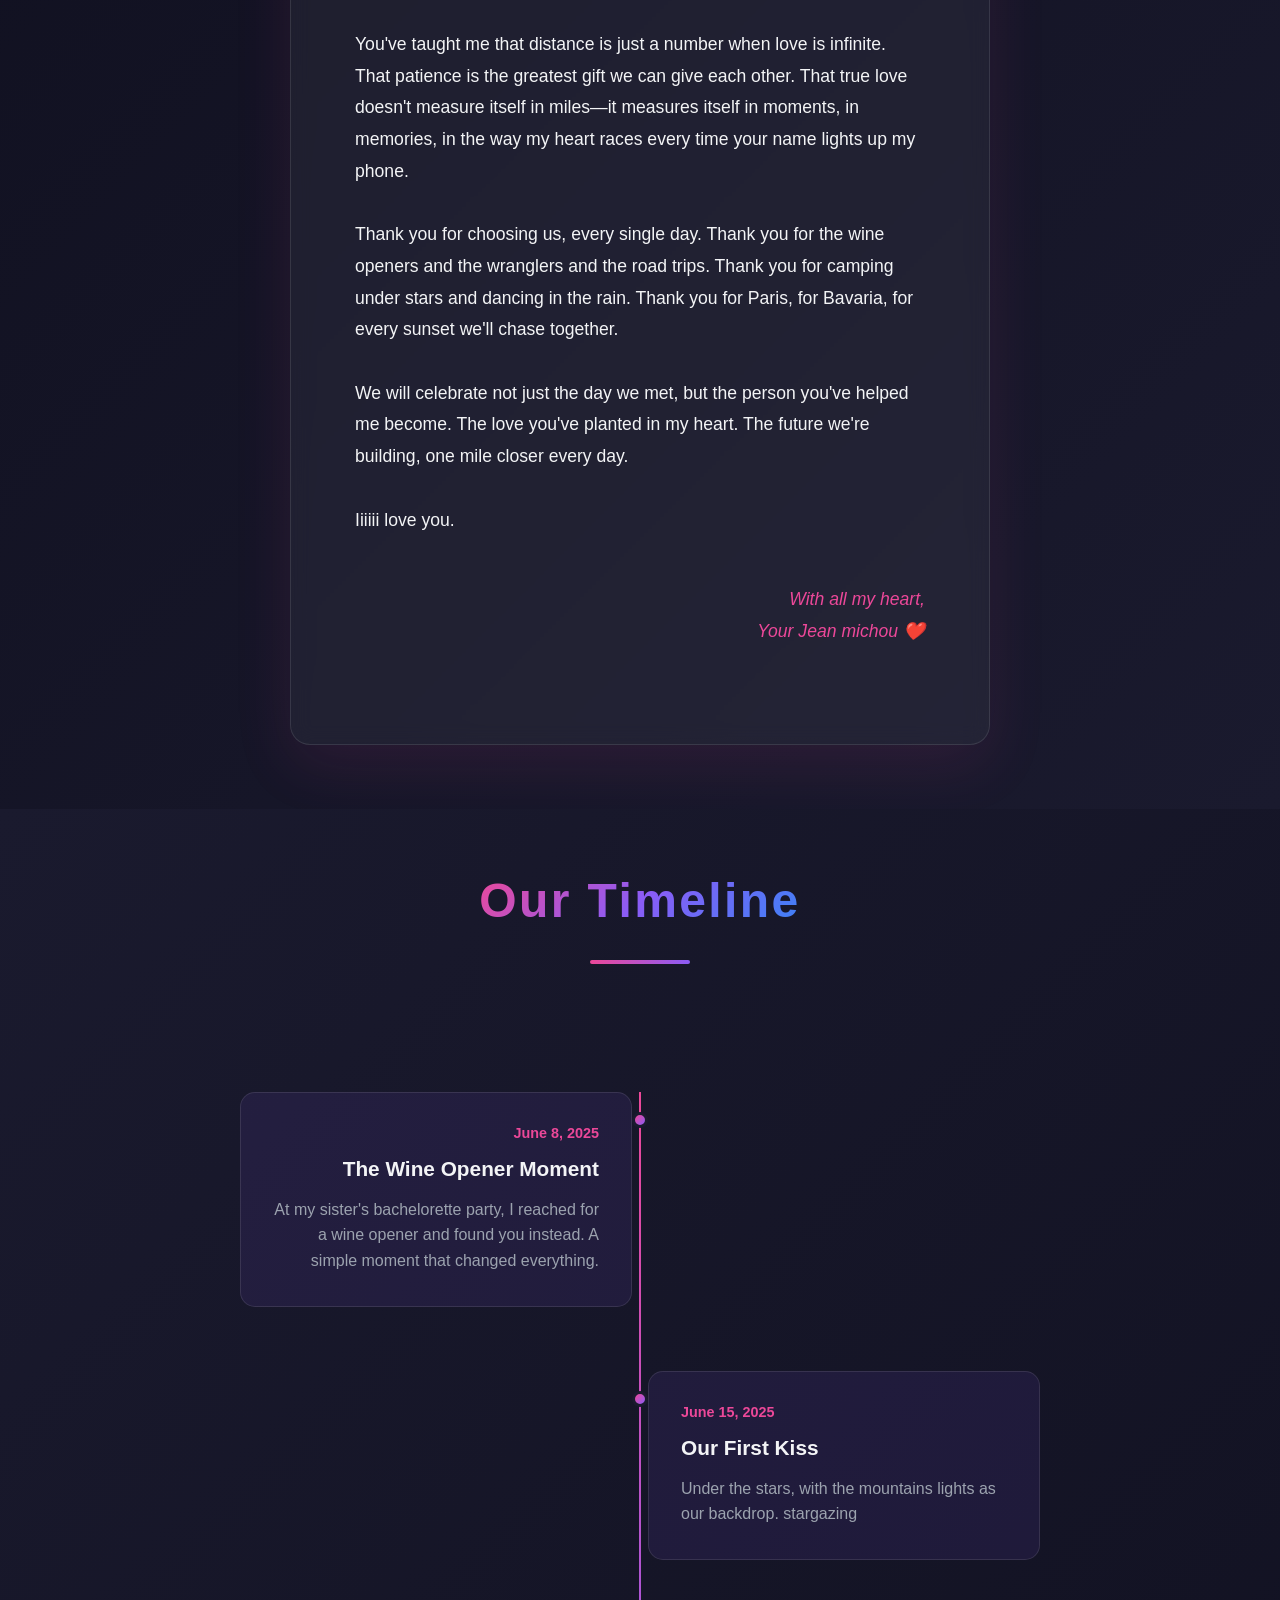
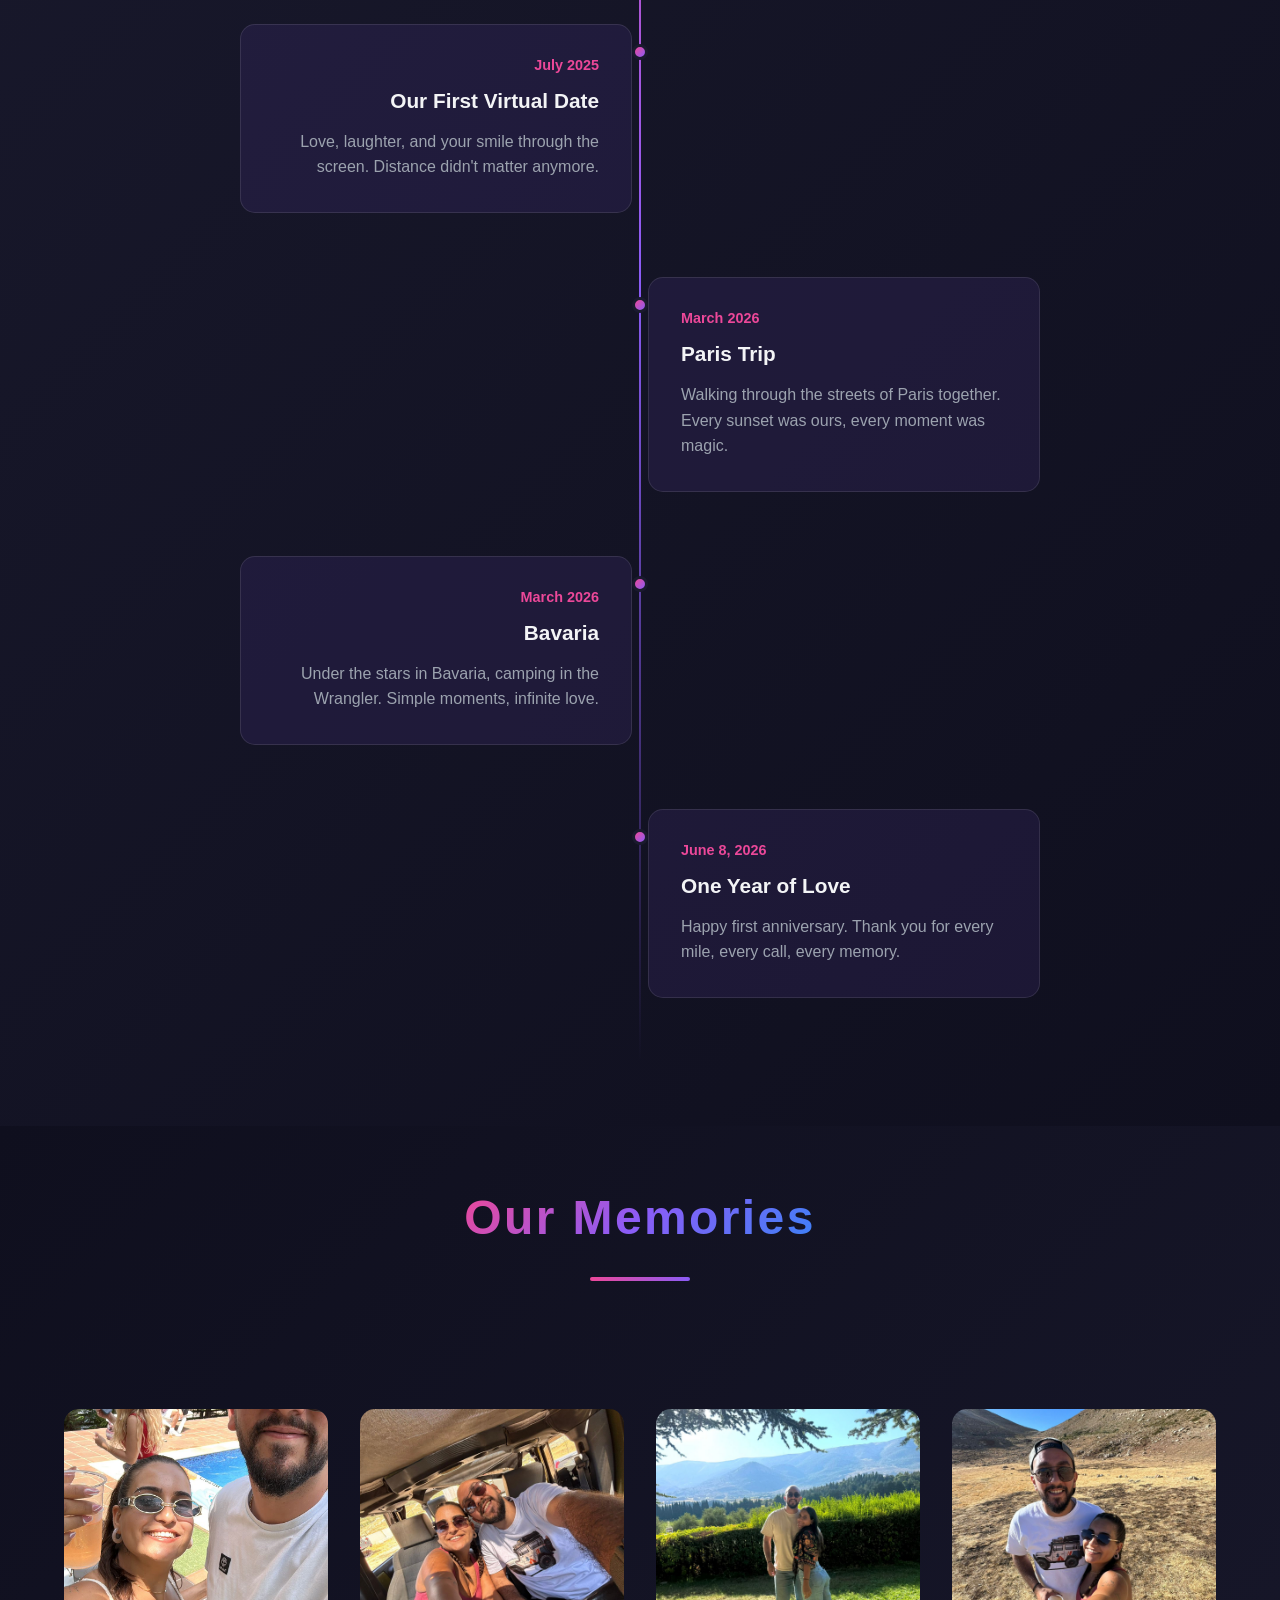
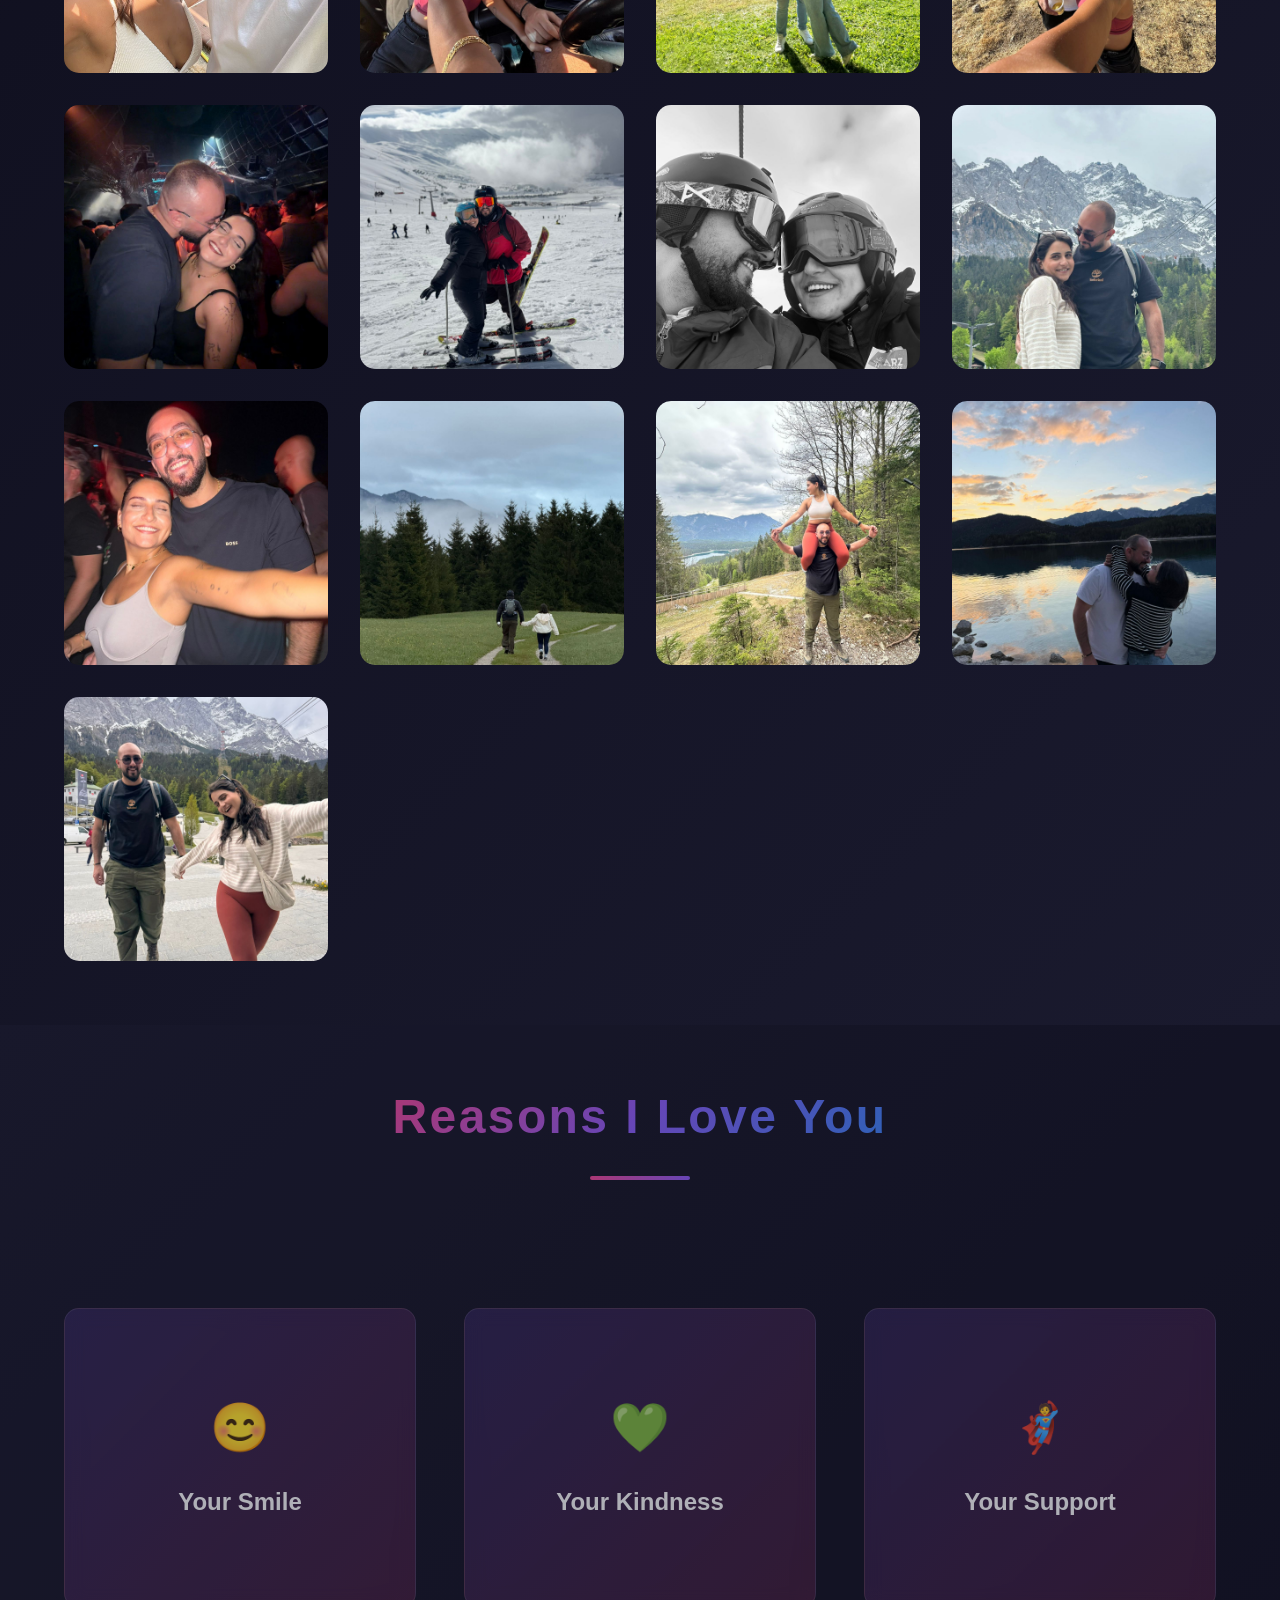
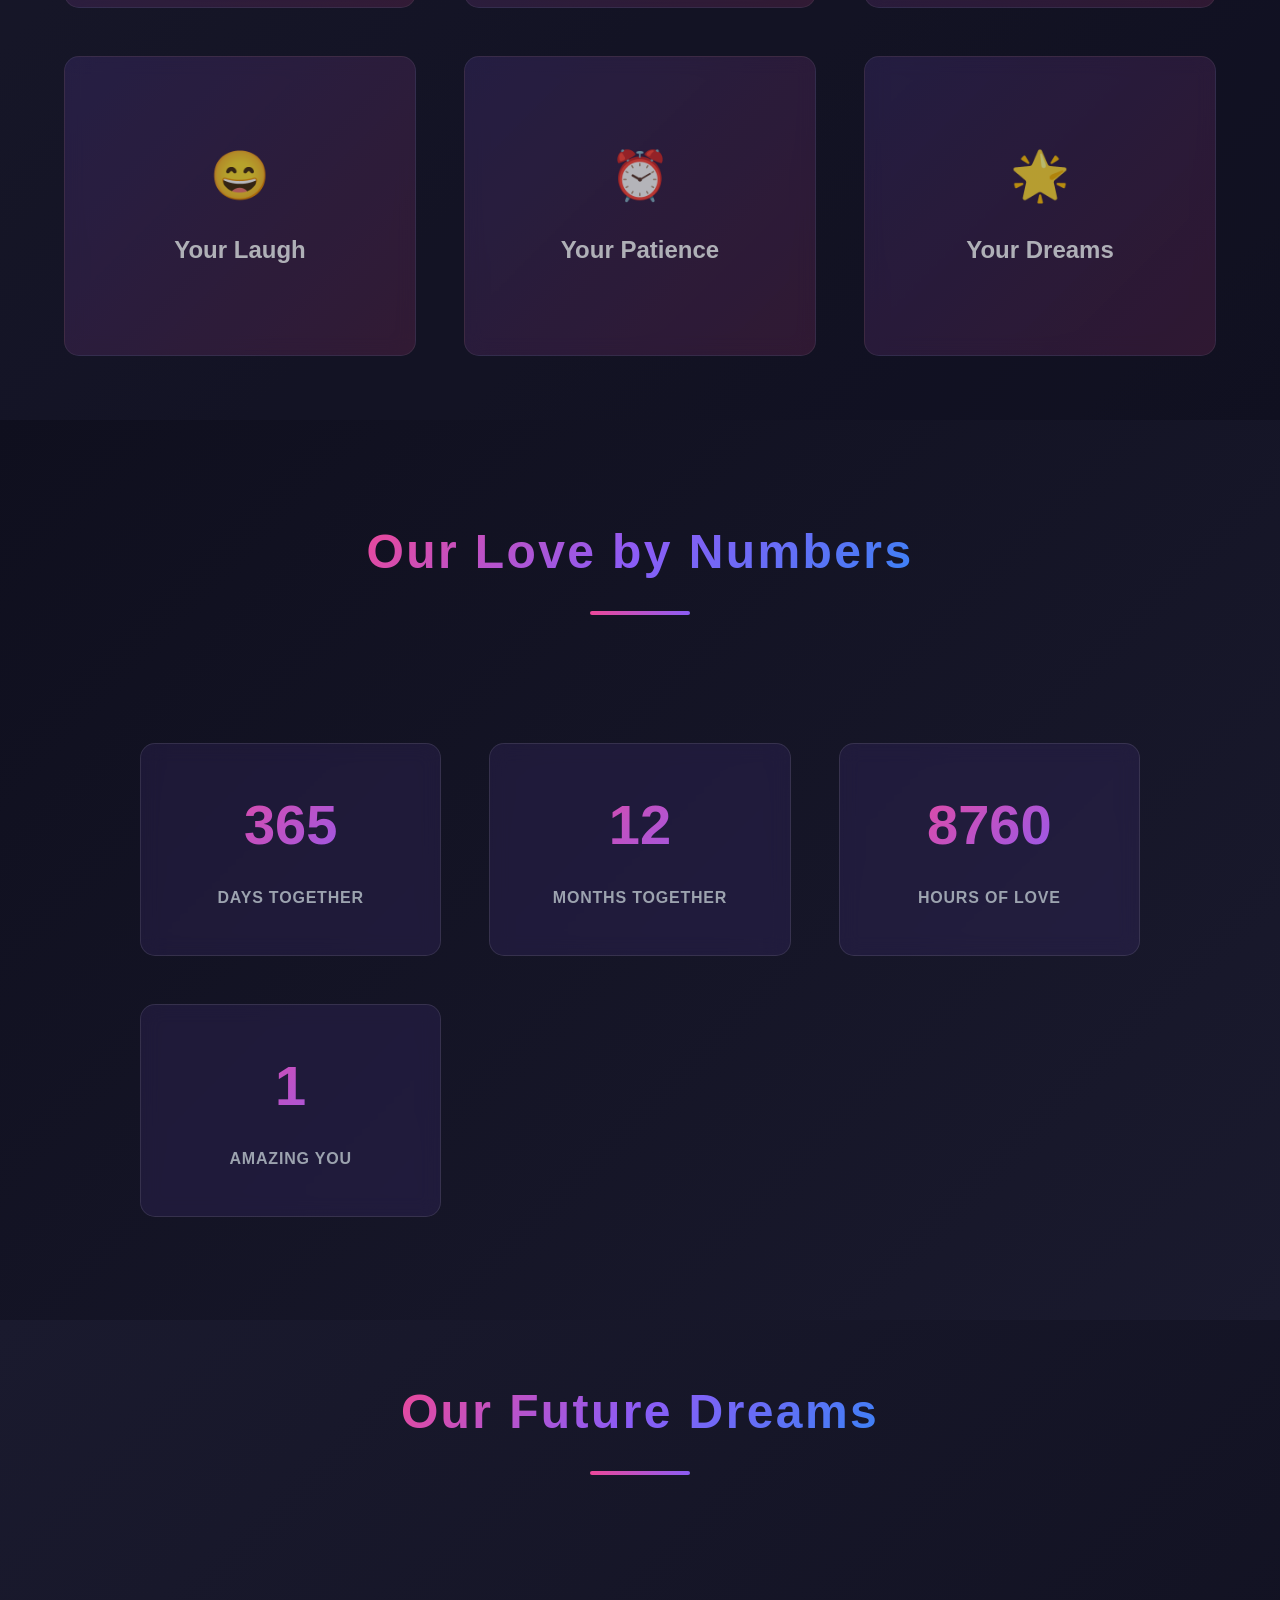
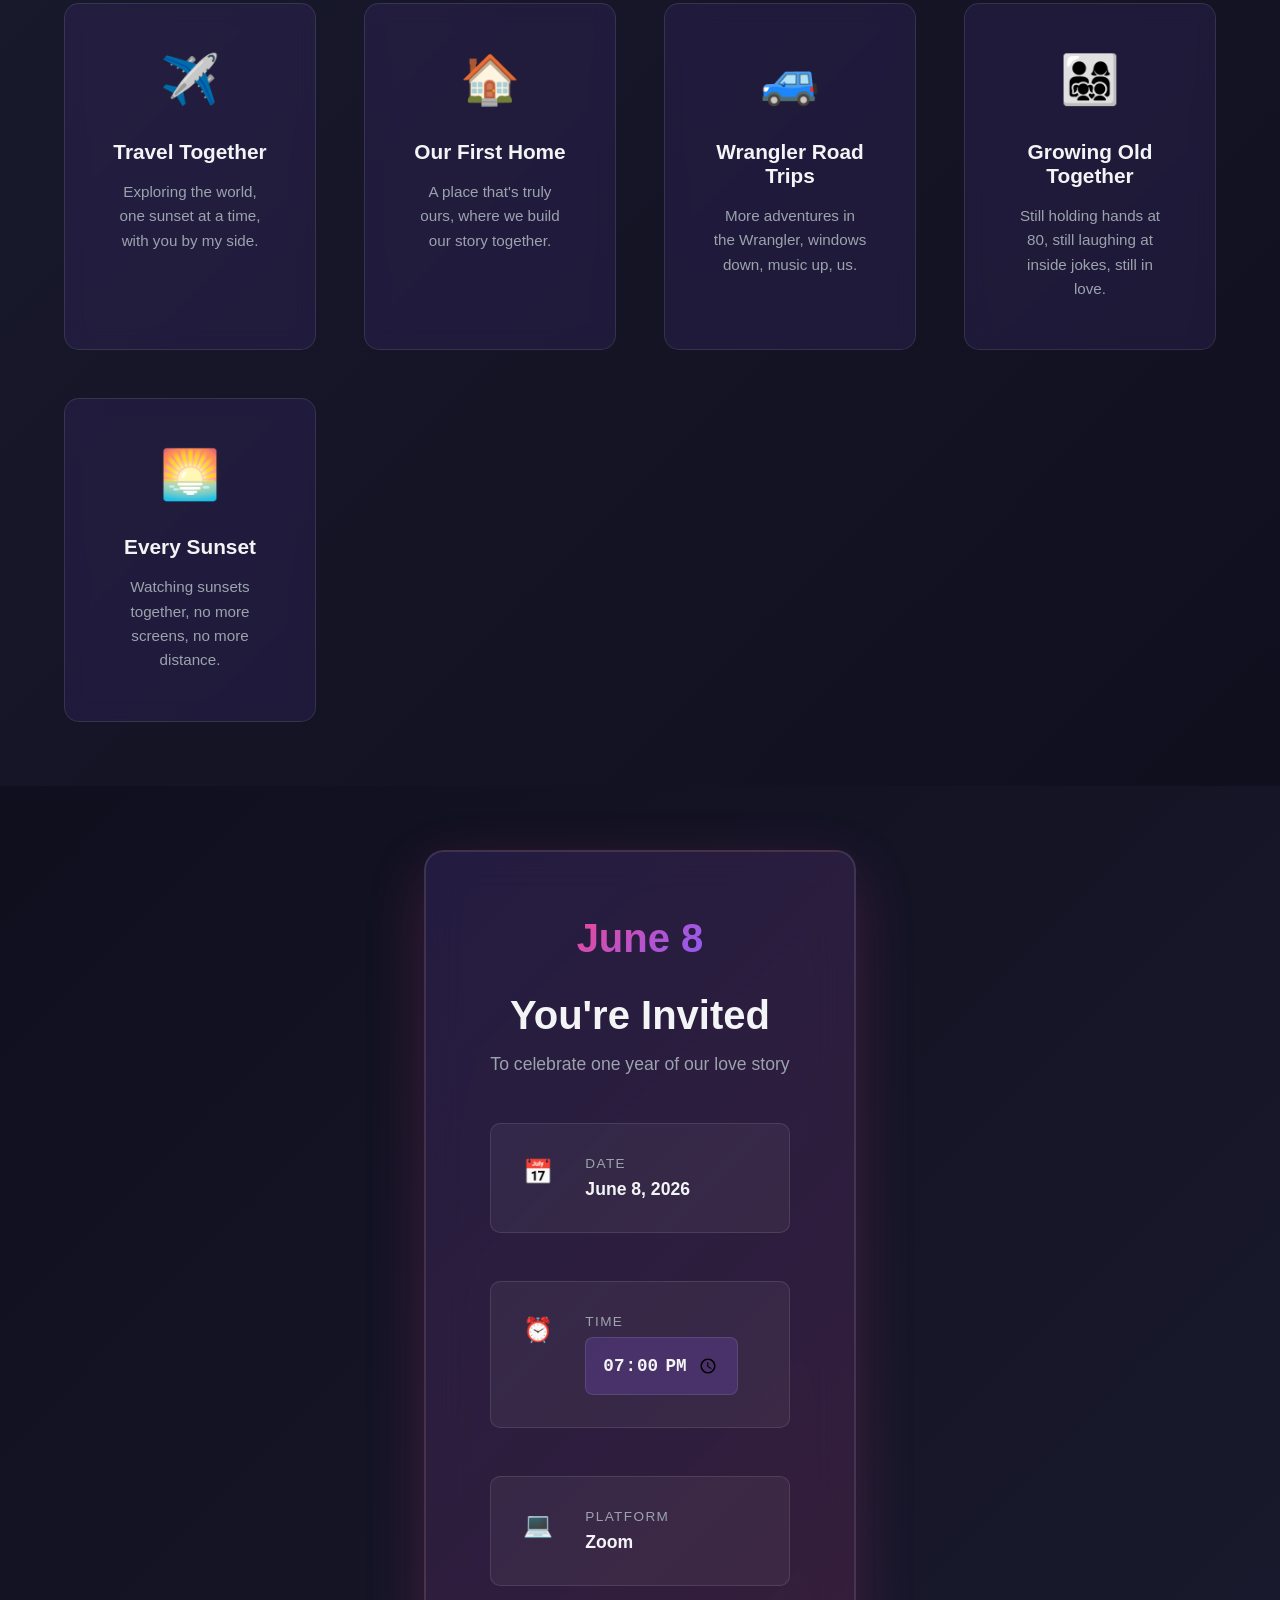
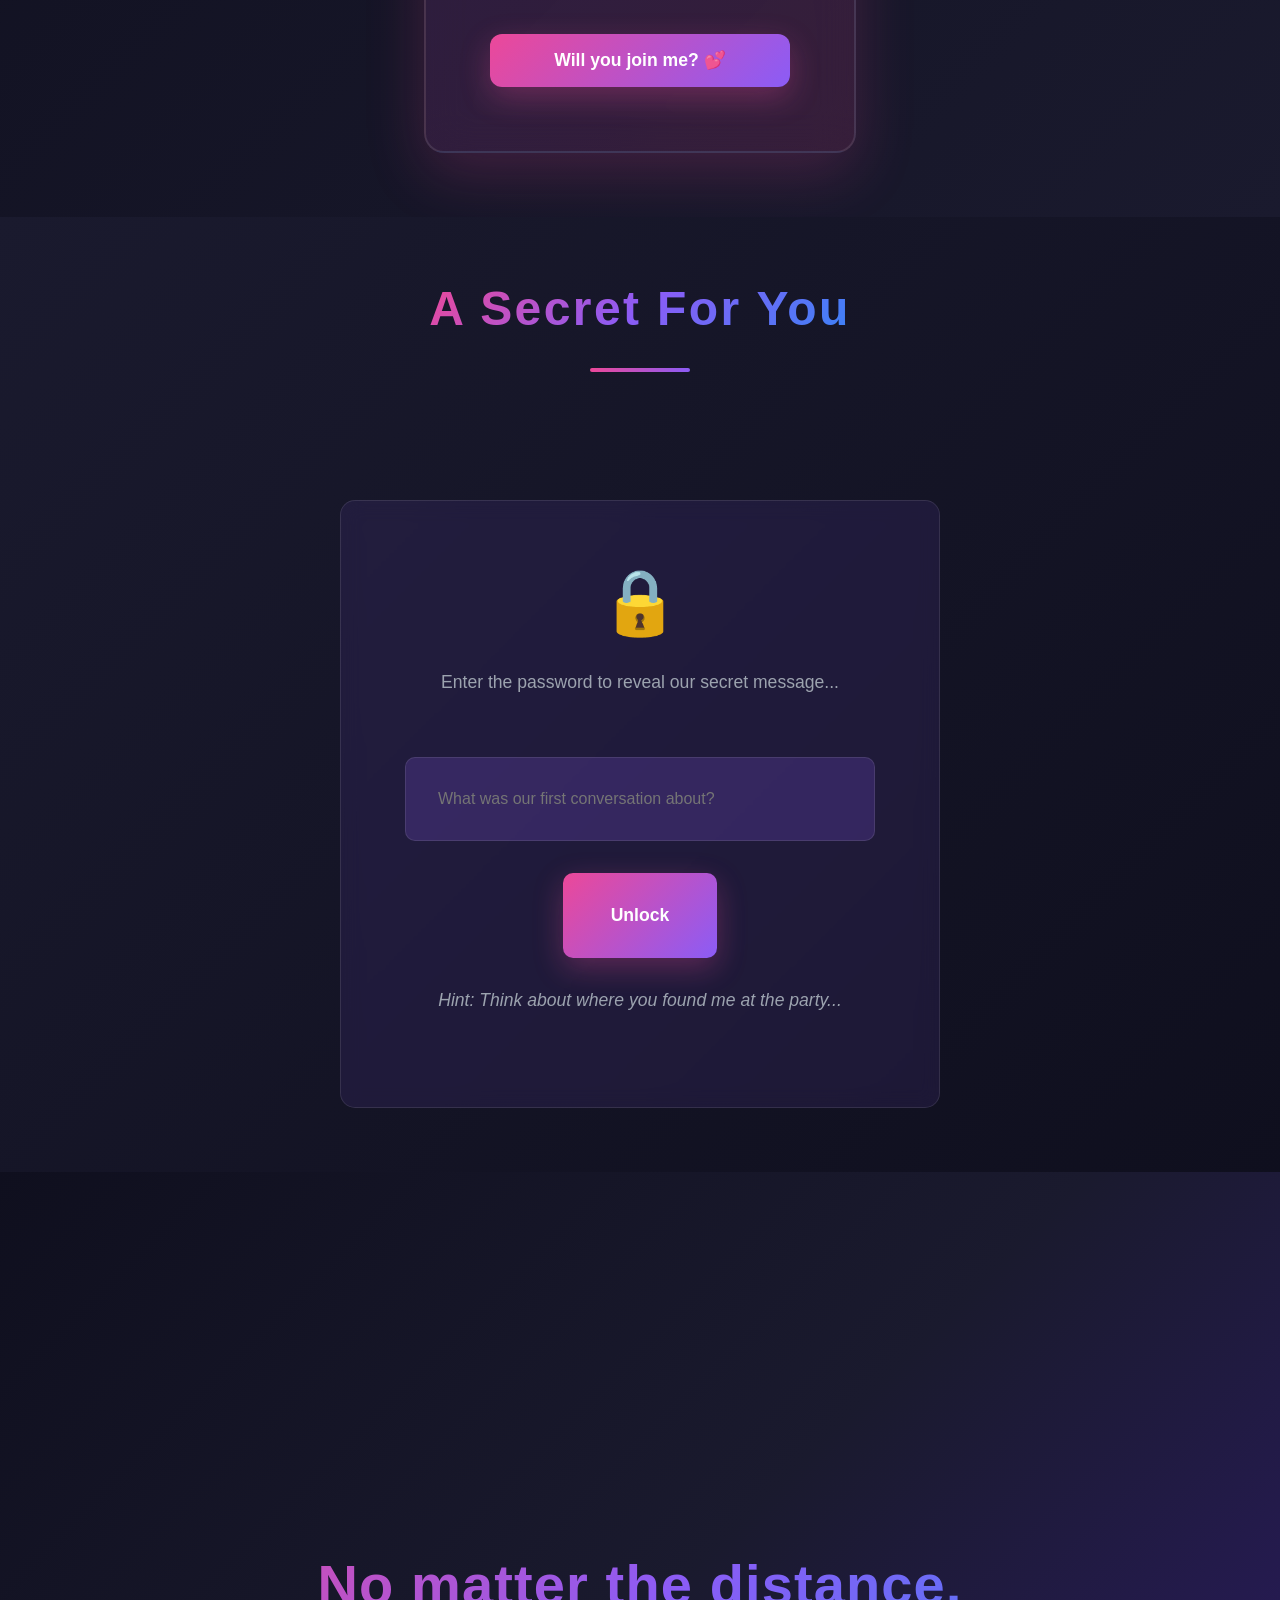
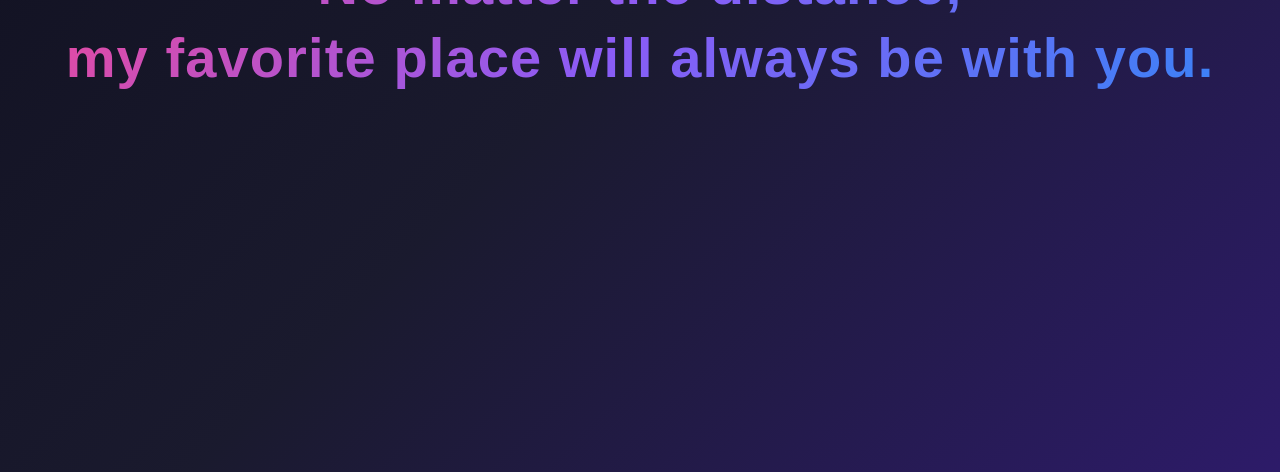
==== commit f3b92cae: "fix the theme colors" ====
--- a/index.html
+++ b/index.html
@@ -26,6 +26,14 @@
     <nav class="navbar" id="navbar">
       <div class="nav-content">
         <div class="nav-logo">💫 JM & Yara Story</div>
+        <div class="nav-controls d-none" style="display: none !important">
+          <button class="control-btn" id="musicToggle" title="Toggle music">
+            <span class="music-icon">🔊</span>
+          </button>
+          <button class="control-btn" id="themeToggle" title="Toggle theme">
+            <span class="theme-icon">🌙</span>
+          </button>
+        </div>
       </div>
     </nav>
 
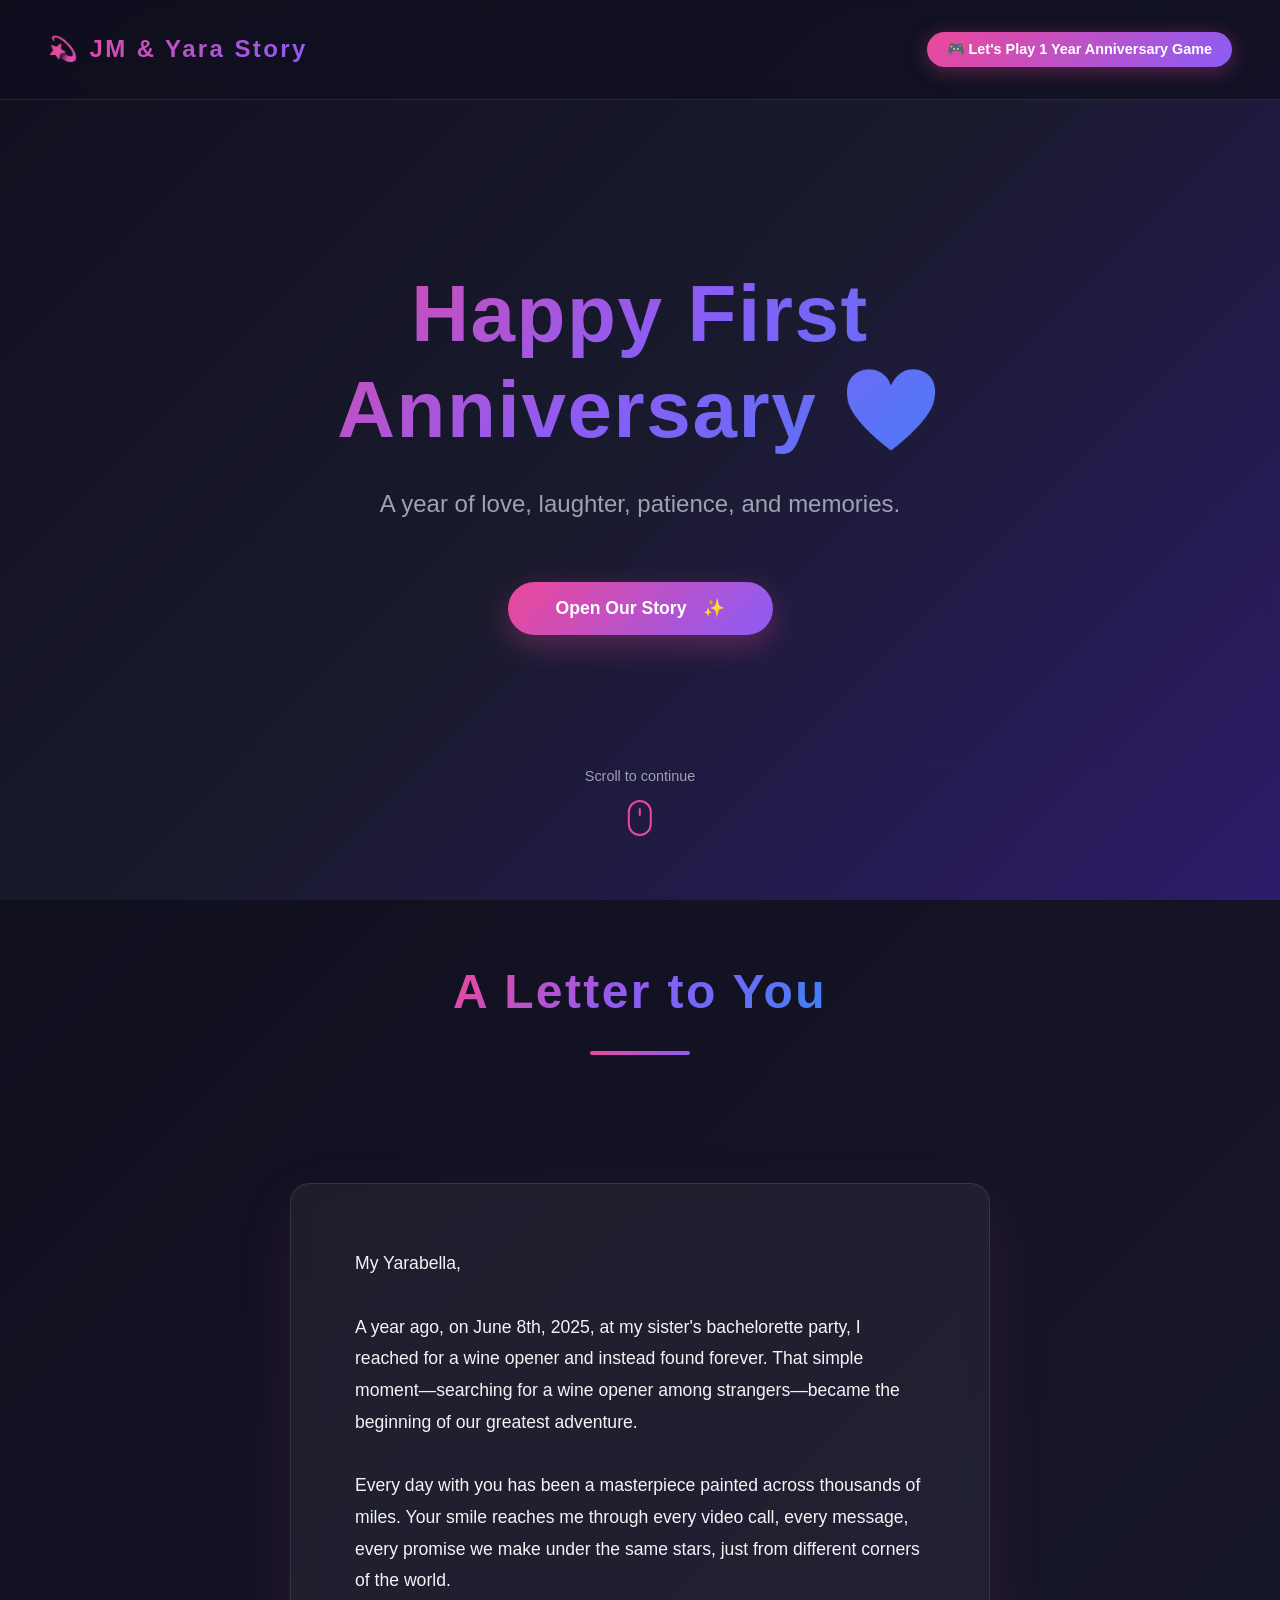
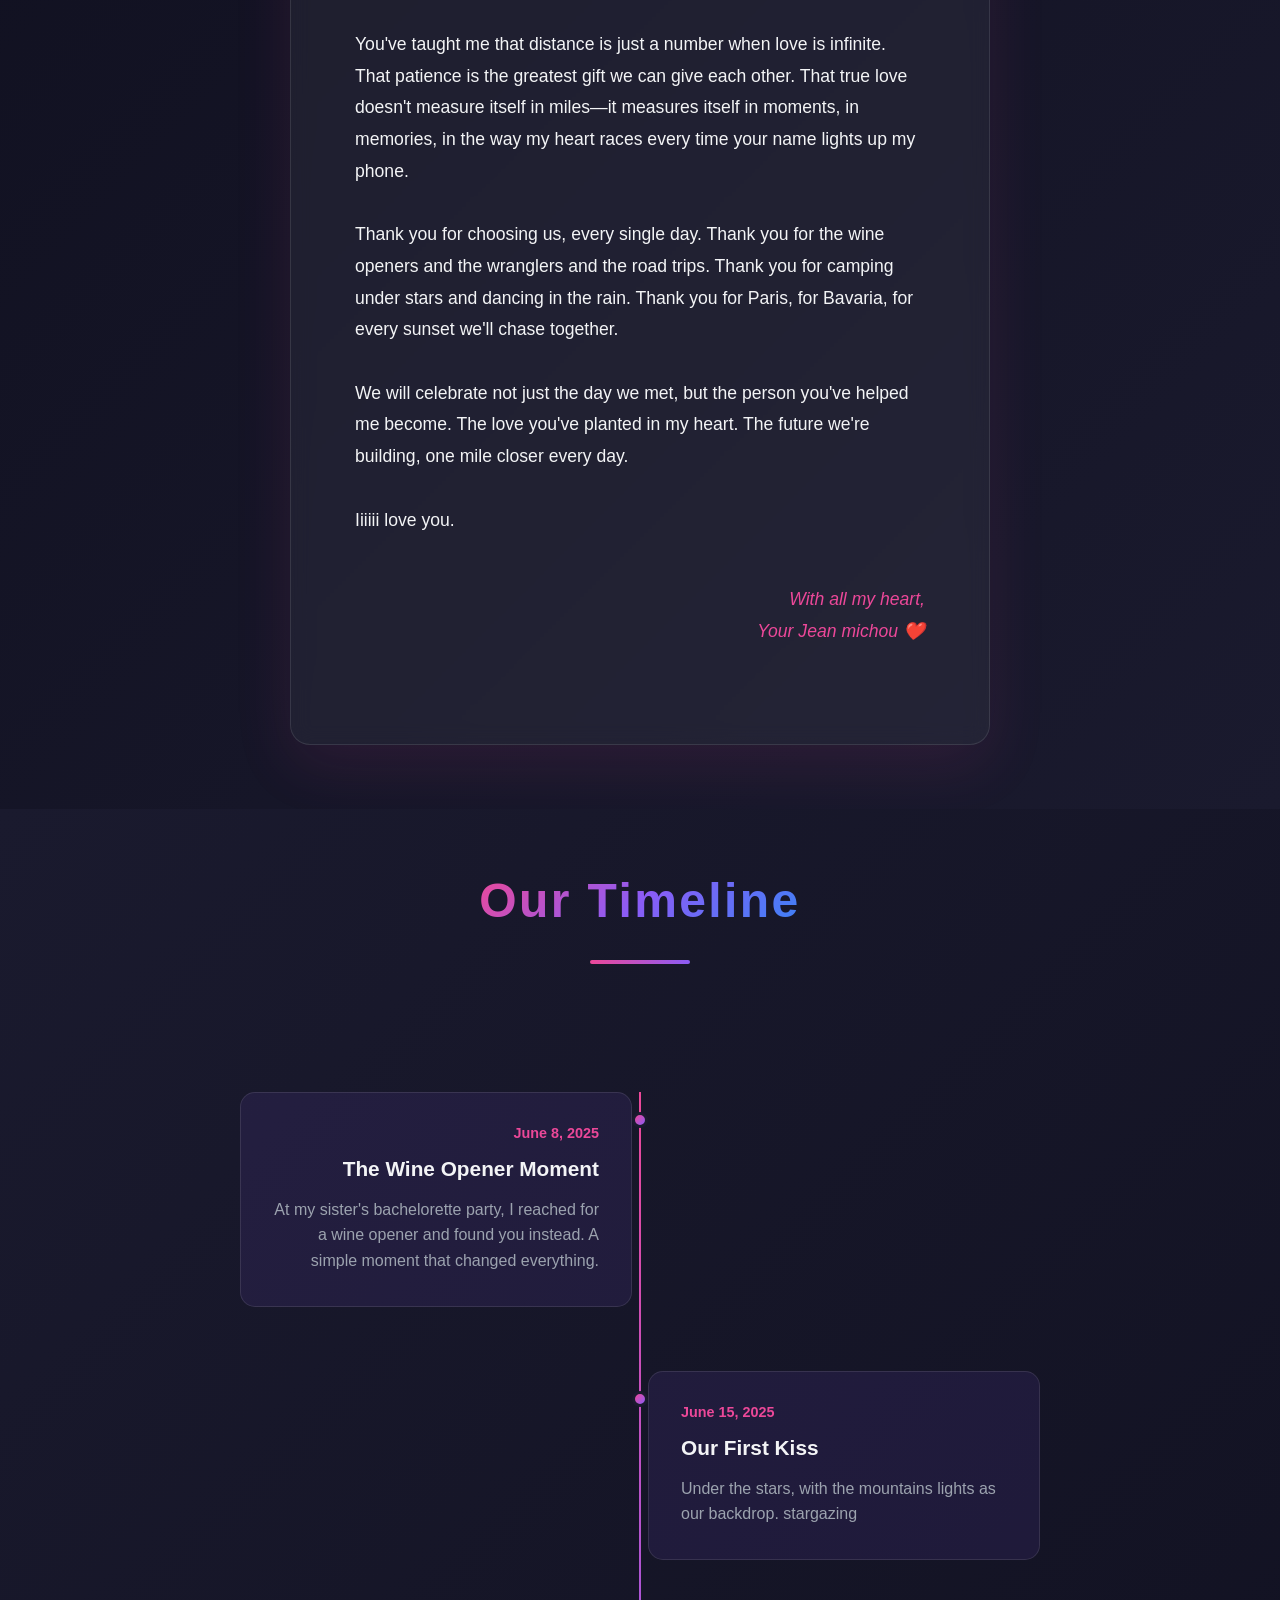
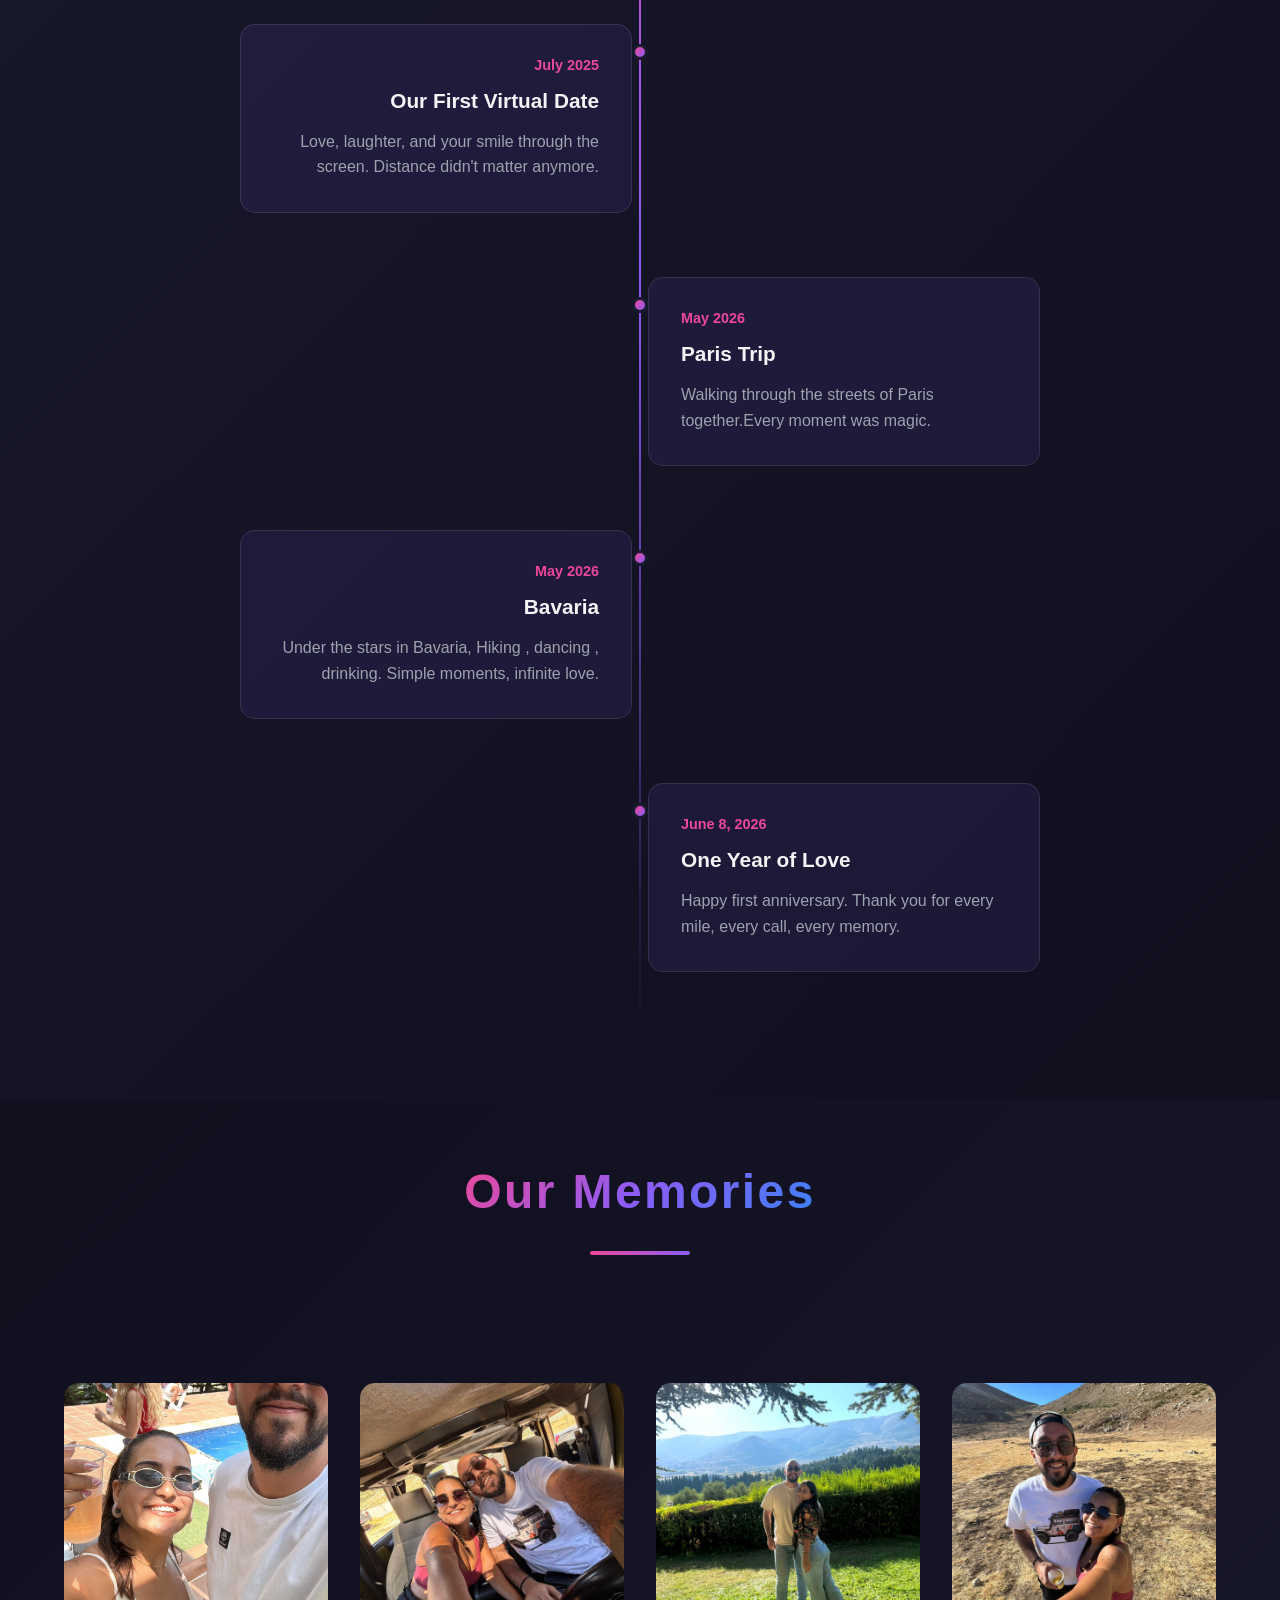
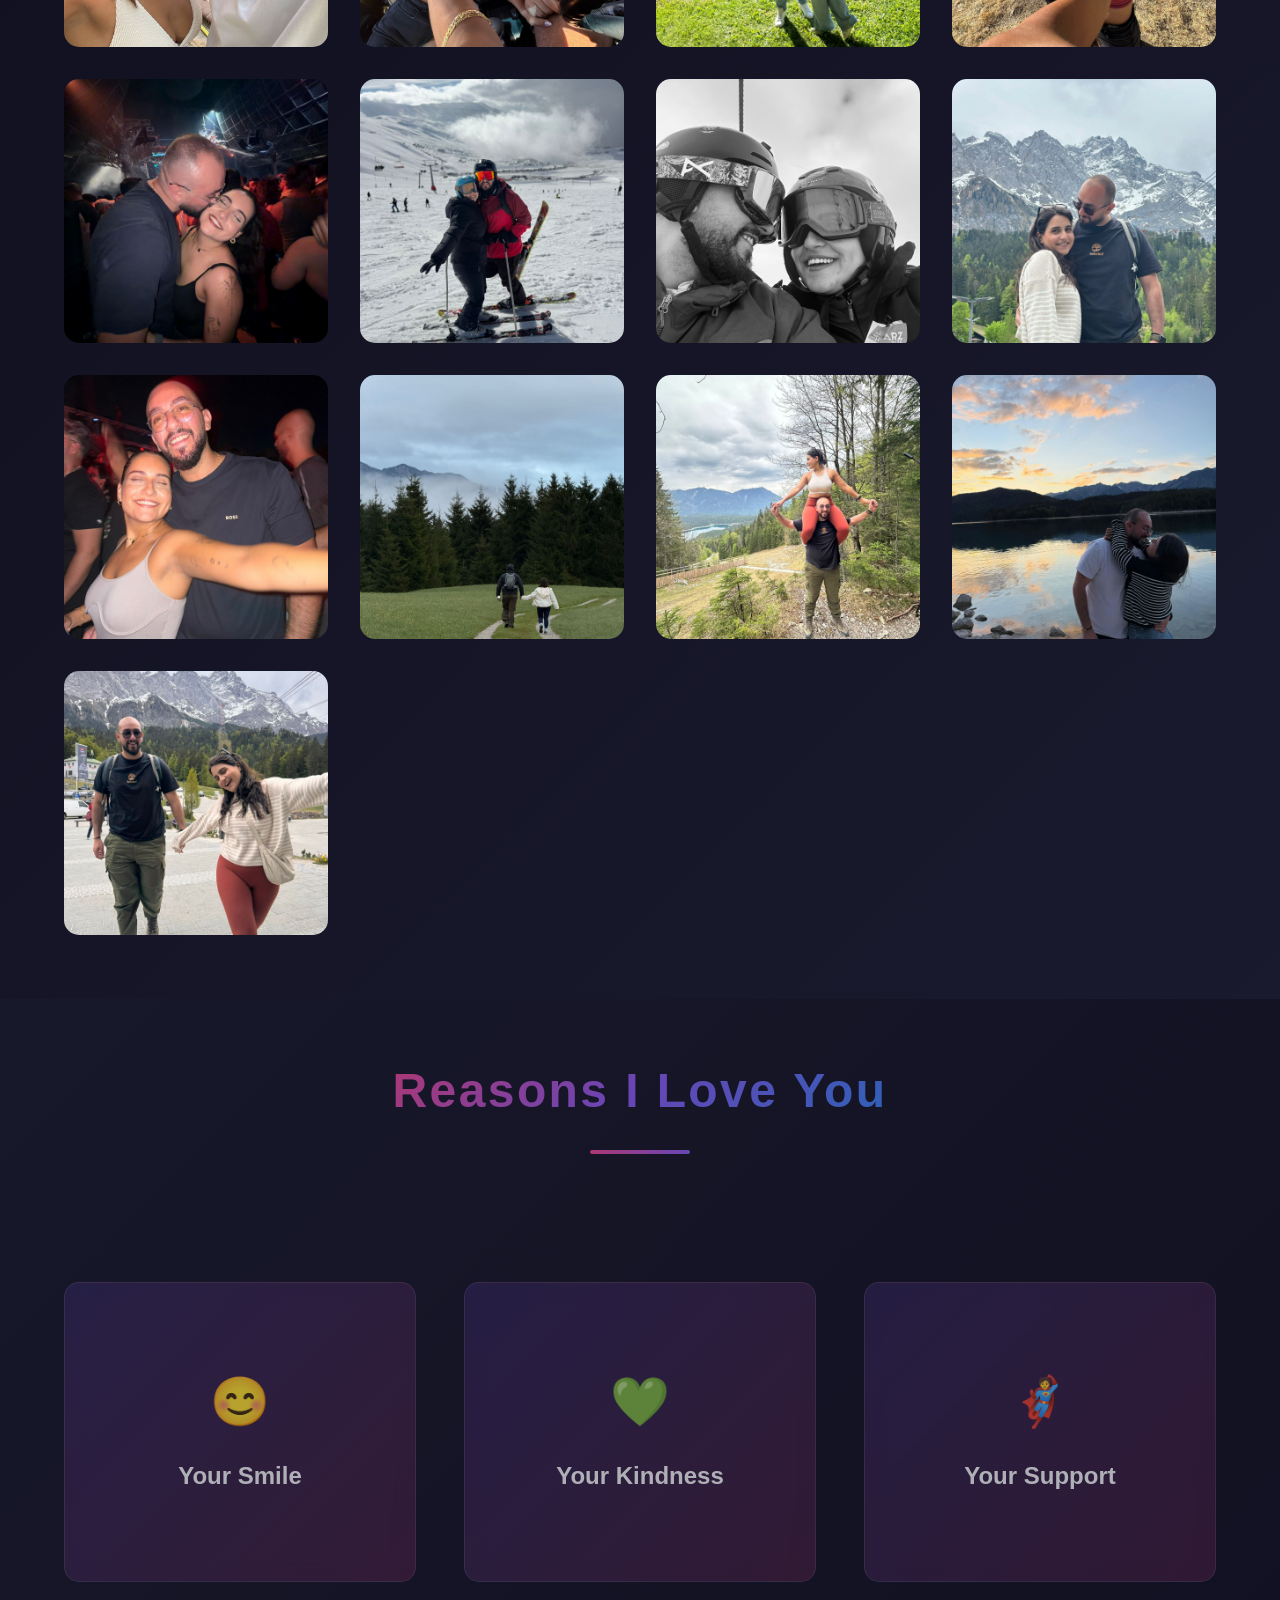
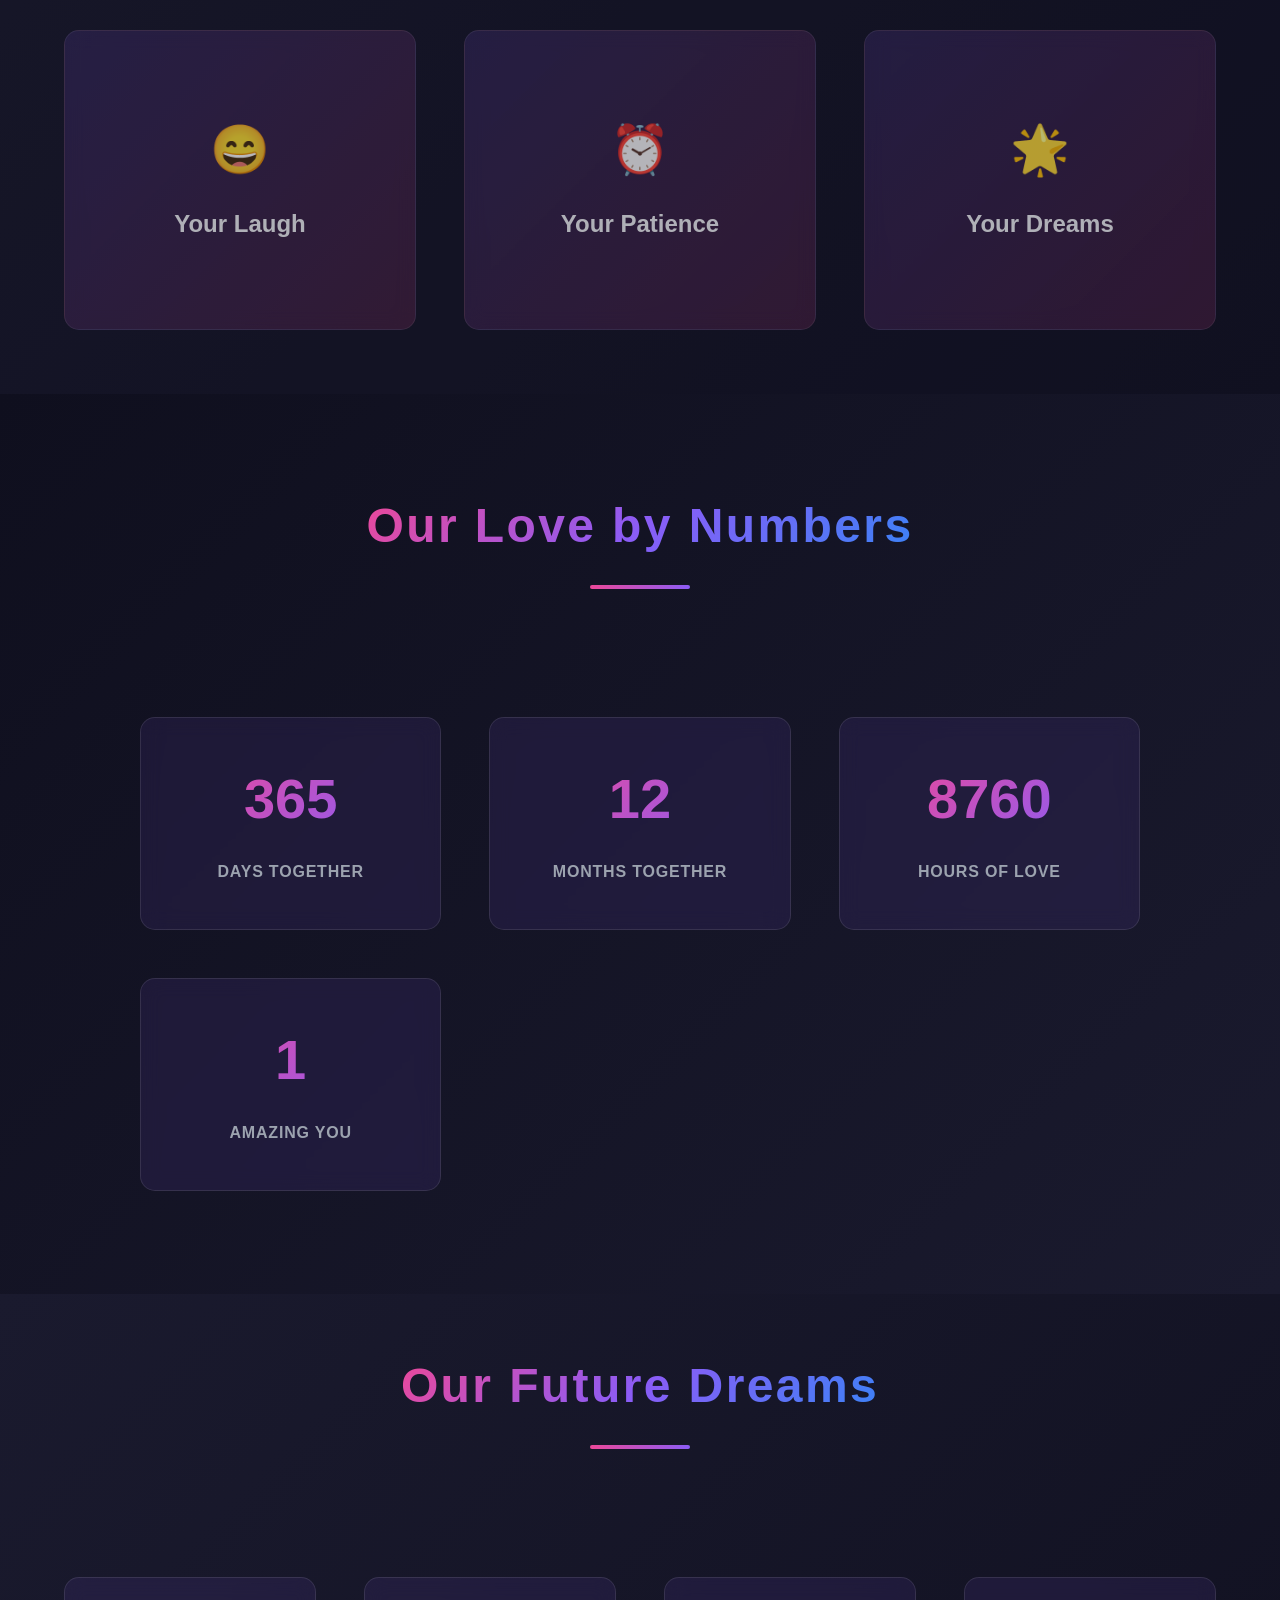
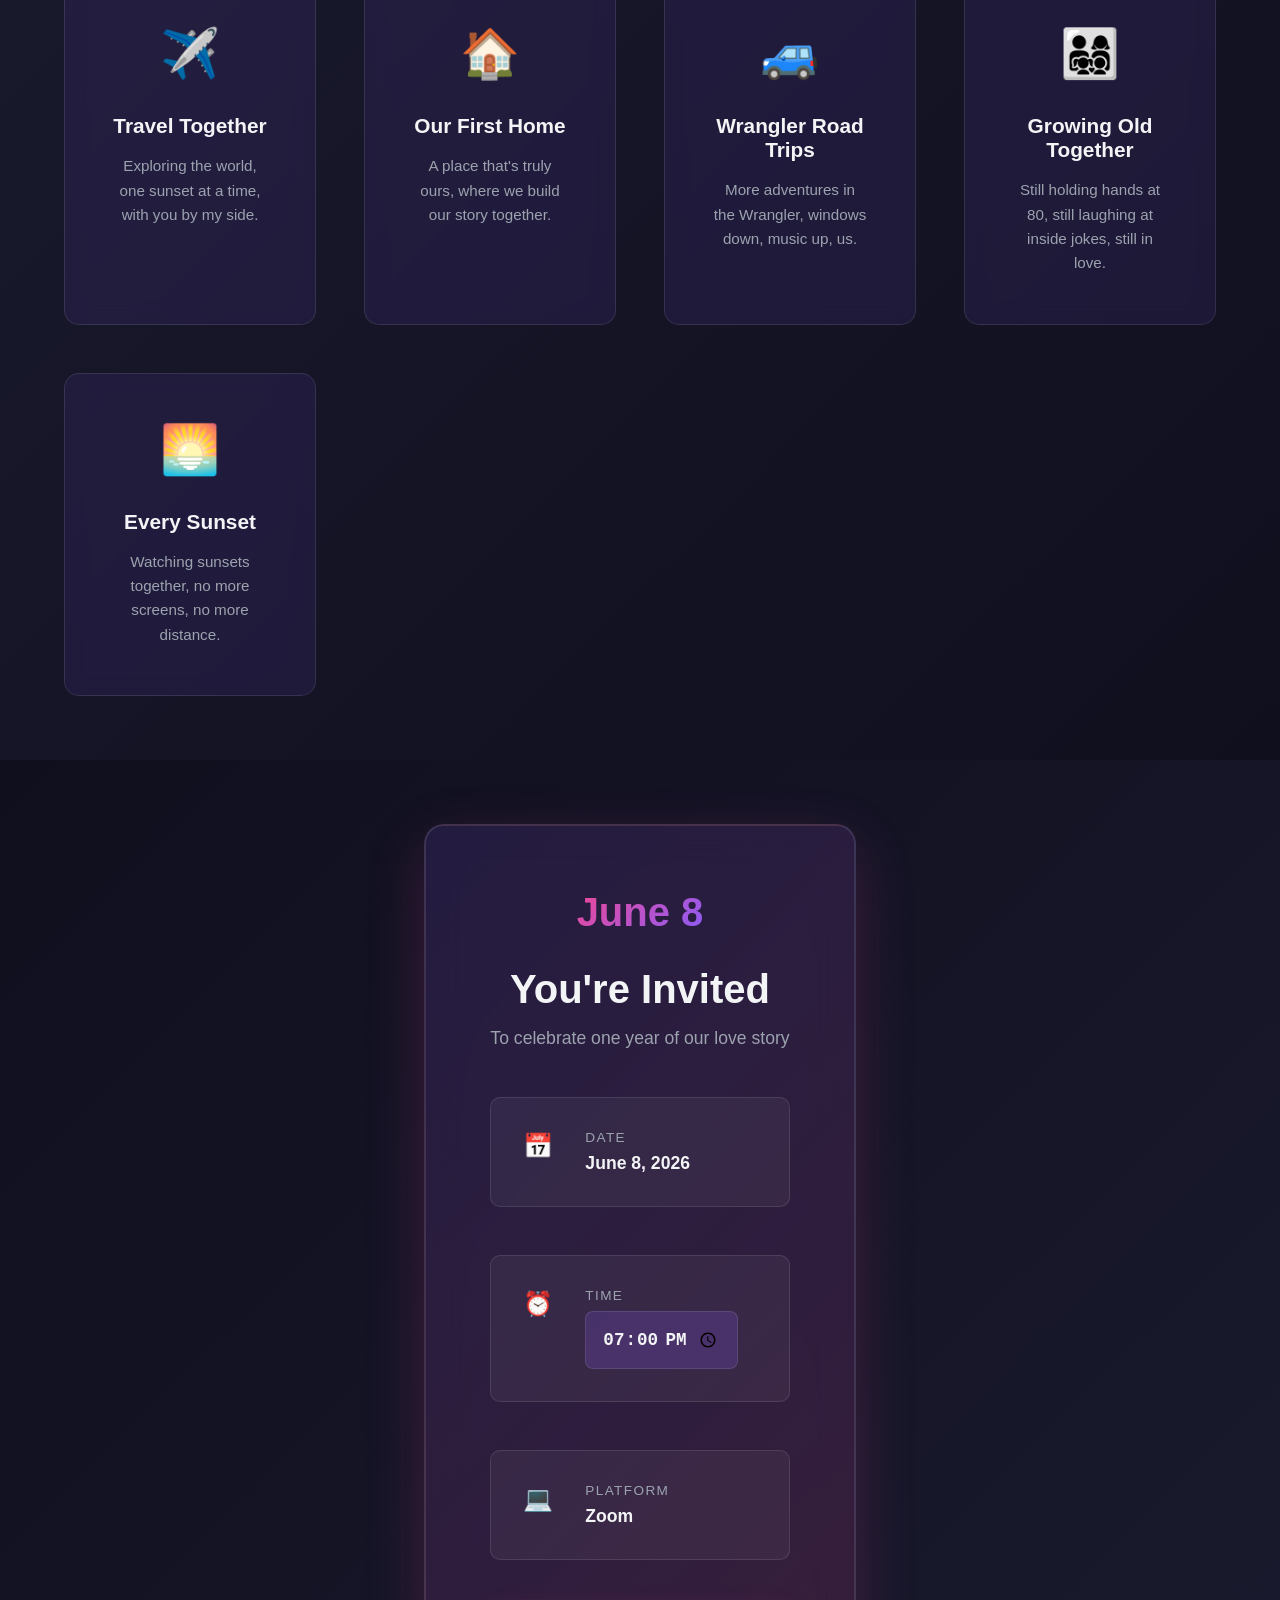
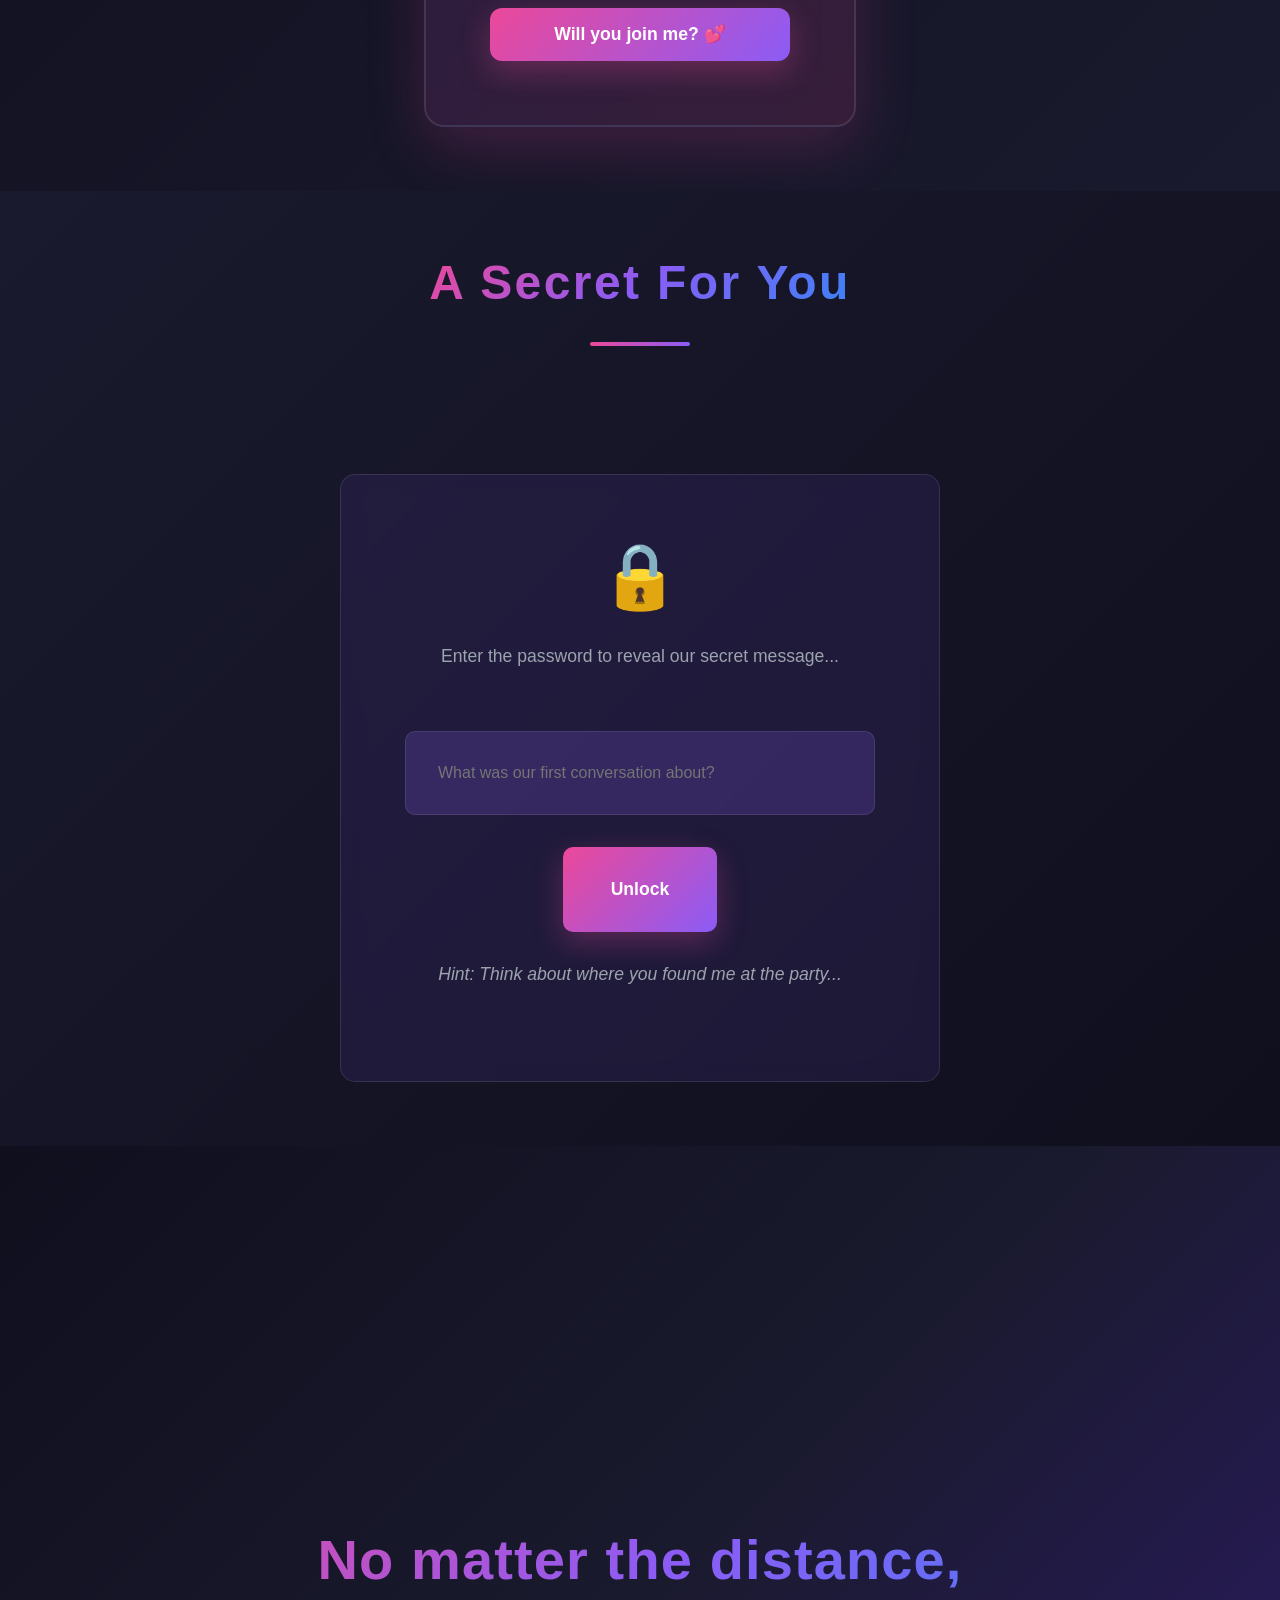
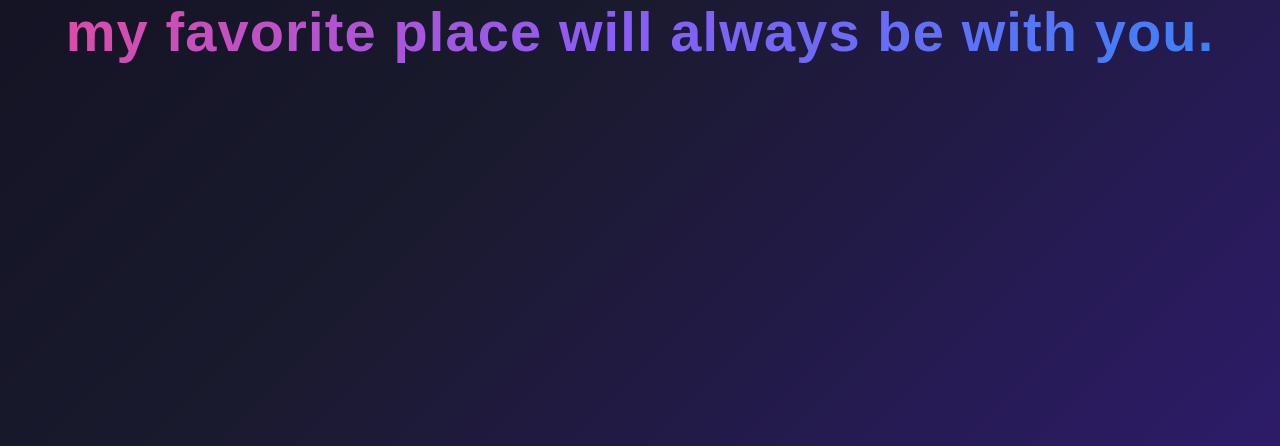
==== commit 74aa3aa0: "added the game" ====
--- a/index.html
+++ b/index.html
@@ -26,6 +26,7 @@
     <nav class="navbar" id="navbar">
       <div class="nav-content">
         <div class="nav-logo">💫 JM & Yara Story</div>
+        <a href="game.html" class="nav-game-btn">🎮 Let's Play 1 Year Anniversary Game</a>
         <div class="nav-controls d-none" style="display: none !important">
           <button class="control-btn" id="musicToggle" title="Toggle music">
             <span class="music-icon">🔊</span>
--- a/styles.css
+++ b/styles.css
@@ -1664,6 +1664,270 @@
 }
 
 /* ========================================
+   NAV GAME BUTTON
+   ======================================== */
+
+.nav-game-btn {
+    display: inline-flex;
+    align-items: center;
+    gap: 0.4rem;
+    padding: 0.55rem 1.25rem;
+    font-size: 0.9rem;
+    font-weight: 600;
+    text-decoration: none;
+    color: white;
+    background: linear-gradient(135deg, var(--accent-pink), var(--accent-purple));
+    border-radius: 50px;
+    box-shadow: 0 4px 20px rgba(236, 72, 153, 0.35);
+    transition: all var(--transition-normal);
+    white-space: nowrap;
+}
+
+.nav-game-btn:hover {
+    transform: translateY(-2px);
+    box-shadow: 0 8px 28px rgba(236, 72, 153, 0.5);
+}
+
+.nav-back-link {
+    color: var(--text-secondary);
+    text-decoration: none;
+    font-size: 0.95rem;
+    transition: color var(--transition-fast);
+}
+
+.nav-back-link:hover {
+    color: var(--accent-pink);
+}
+
+/* ========================================
+   ANNIVERSARY GAME PAGE
+   ======================================== */
+
+.game-page {
+    min-height: 100vh;
+    padding: 6rem var(--spacing-lg) var(--spacing-xl);
+    display: flex;
+    align-items: center;
+    justify-content: center;
+}
+
+.game-navbar .nav-content {
+    gap: var(--spacing-md);
+}
+
+.game-screen {
+    display: none;
+    width: 100%;
+    max-width: 700px;
+    margin: 0 auto;
+    animation: fadeInUp 0.6s ease;
+}
+
+.game-screen.active {
+    display: block;
+}
+
+.game-card {
+    background: rgba(26, 26, 46, 0.85);
+    backdrop-filter: blur(12px);
+    border: 1px solid var(--border-color);
+    border-radius: 24px;
+    padding: var(--spacing-xl);
+    text-align: center;
+    box-shadow: 0 20px 60px rgba(0, 0, 0, 0.4);
+}
+
+.game-card-wide {
+    max-width: 600px;
+    margin: 0 auto;
+    text-align: left;
+}
+
+.game-card-reveal {
+    border-color: rgba(236, 72, 153, 0.4);
+    box-shadow: 0 20px 60px rgba(236, 72, 153, 0.2);
+}
+
+.game-emoji {
+    font-size: 4rem;
+    margin-bottom: var(--spacing-md);
+    animation: bounceIn 0.8s ease;
+}
+
+.game-card h1 {
+    font-size: 2.2rem;
+    margin-bottom: var(--spacing-md);
+    background: linear-gradient(135deg, var(--accent-pink), var(--accent-purple));
+    -webkit-background-clip: text;
+    -webkit-text-fill-color: transparent;
+    background-clip: text;
+}
+
+.game-intro {
+    color: var(--text-secondary);
+    font-size: 1.1rem;
+    line-height: 1.7;
+    margin-bottom: var(--spacing-lg);
+}
+
+.game-progress {
+    height: 6px;
+    background: rgba(255, 255, 255, 0.1);
+    border-radius: 3px;
+    margin-bottom: var(--spacing-lg);
+    overflow: hidden;
+}
+
+.game-progress-bar {
+    height: 100%;
+    width: 0%;
+    background: linear-gradient(90deg, var(--accent-pink), var(--accent-purple));
+    border-radius: 3px;
+    transition: width 0.4s ease;
+}
+
+.game-category {
+    font-size: 0.85rem;
+    font-weight: 600;
+    letter-spacing: 0.08em;
+    text-transform: uppercase;
+    color: var(--accent-pink);
+    margin-bottom: var(--spacing-sm);
+}
+
+.game-question {
+    font-size: 1.5rem;
+    line-height: 1.4;
+    margin-bottom: var(--spacing-lg);
+    color: var(--text-primary);
+}
+
+.game-options {
+    display: flex;
+    flex-direction: column;
+    gap: var(--spacing-sm);
+    margin-bottom: var(--spacing-md);
+}
+
+.game-option {
+    padding: 1rem 1.25rem;
+    font-size: 1rem;
+    text-align: left;
+    color: var(--text-primary);
+    background: rgba(255, 255, 255, 0.05);
+    border: 2px solid var(--border-color);
+    border-radius: 12px;
+    cursor: pointer;
+    transition: all var(--transition-fast);
+    font-family: var(--font-sans);
+}
+
+.game-option:hover:not(:disabled) {
+    border-color: var(--accent-purple);
+    background: rgba(139, 92, 246, 0.15);
+    transform: translateX(4px);
+}
+
+.game-option:disabled {
+    cursor: default;
+}
+
+.game-option.correct {
+    border-color: #22c55e;
+    background: rgba(34, 197, 94, 0.15);
+}
+
+.game-option.wrong {
+    border-color: #ef4444;
+    background: rgba(239, 68, 68, 0.15);
+}
+
+.game-feedback {
+    font-size: 1rem;
+    font-weight: 600;
+    margin-bottom: var(--spacing-md);
+    text-align: center;
+}
+
+.feedback-correct {
+    color: #22c55e;
+}
+
+.feedback-wrong {
+    color: #f87171;
+}
+
+.game-next-btn,
+.game-home-btn {
+    display: flex;
+    margin: var(--spacing-md) auto 0;
+    text-decoration: none;
+    justify-content: center;
+}
+
+.gift-reveal {
+    background: linear-gradient(135deg, rgba(236, 72, 153, 0.15), rgba(139, 92, 246, 0.15));
+    border: 2px solid rgba(236, 72, 153, 0.4);
+    border-radius: 16px;
+    padding: var(--spacing-lg);
+    margin-bottom: var(--spacing-lg);
+    animation: pulse 2s ease infinite;
+}
+
+.gift-label {
+    font-size: 0.95rem;
+    color: var(--text-secondary);
+    margin-bottom: var(--spacing-sm);
+}
+
+.gift-location {
+    font-size: 2rem;
+    font-weight: 700;
+    background: linear-gradient(135deg, var(--accent-pink), var(--accent-gold));
+    -webkit-background-clip: text;
+    -webkit-text-fill-color: transparent;
+    background-clip: text;
+}
+
+@keyframes pulse {
+    0%, 100% { transform: scale(1); }
+    50% { transform: scale(1.02); }
+}
+
+@media (max-width: 768px) {
+    .nav-game-btn {
+        font-size: 0.75rem;
+        padding: 0.45rem 0.9rem;
+    }
+
+    .nav-content {
+        flex-wrap: wrap;
+        justify-content: center;
+        gap: var(--spacing-sm);
+    }
+
+    .game-page {
+        padding-top: 7rem;
+    }
+
+    .game-card {
+        padding: var(--spacing-lg);
+    }
+
+    .game-card h1 {
+        font-size: 1.6rem;
+    }
+
+    .game-question {
+        font-size: 1.2rem;
+    }
+
+    .gift-location {
+        font-size: 1.5rem;
+    }
+}
+
+/* ========================================
    UTILITY CLASSES
    ======================================== */
 
